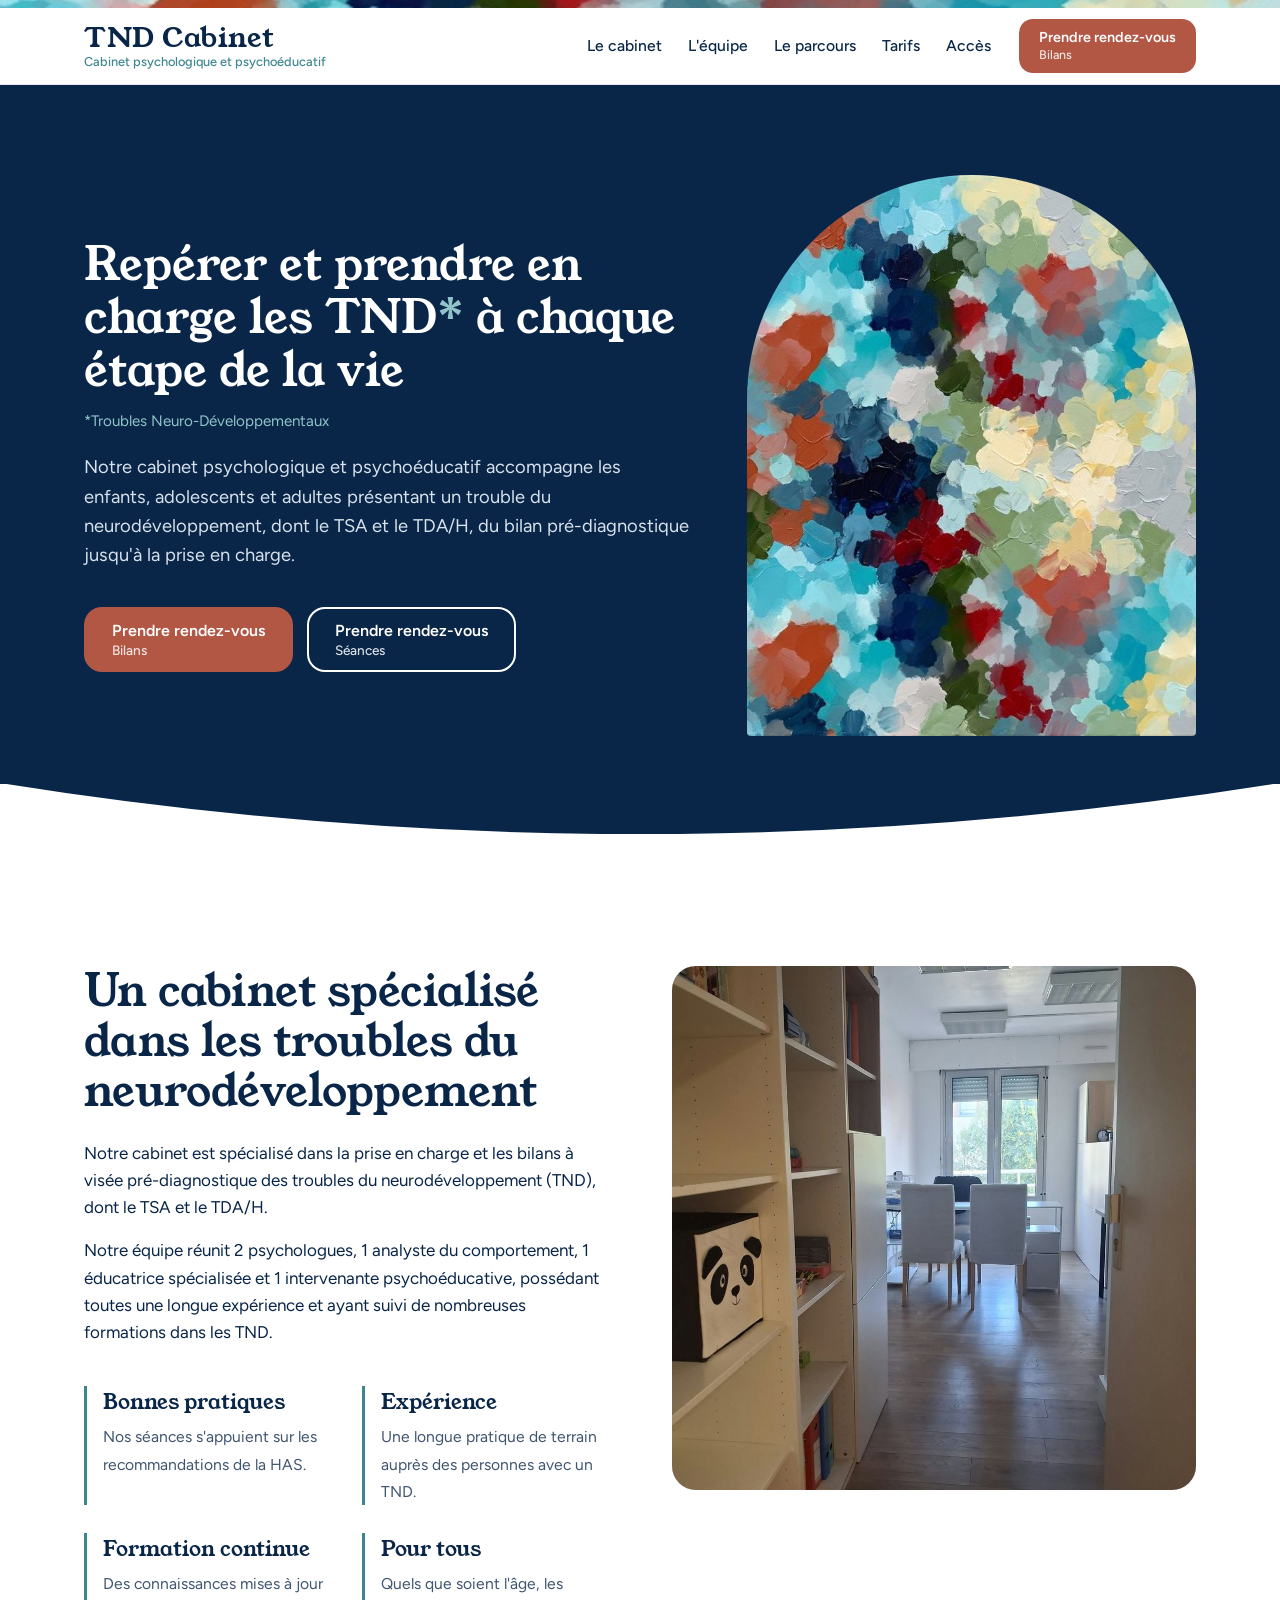
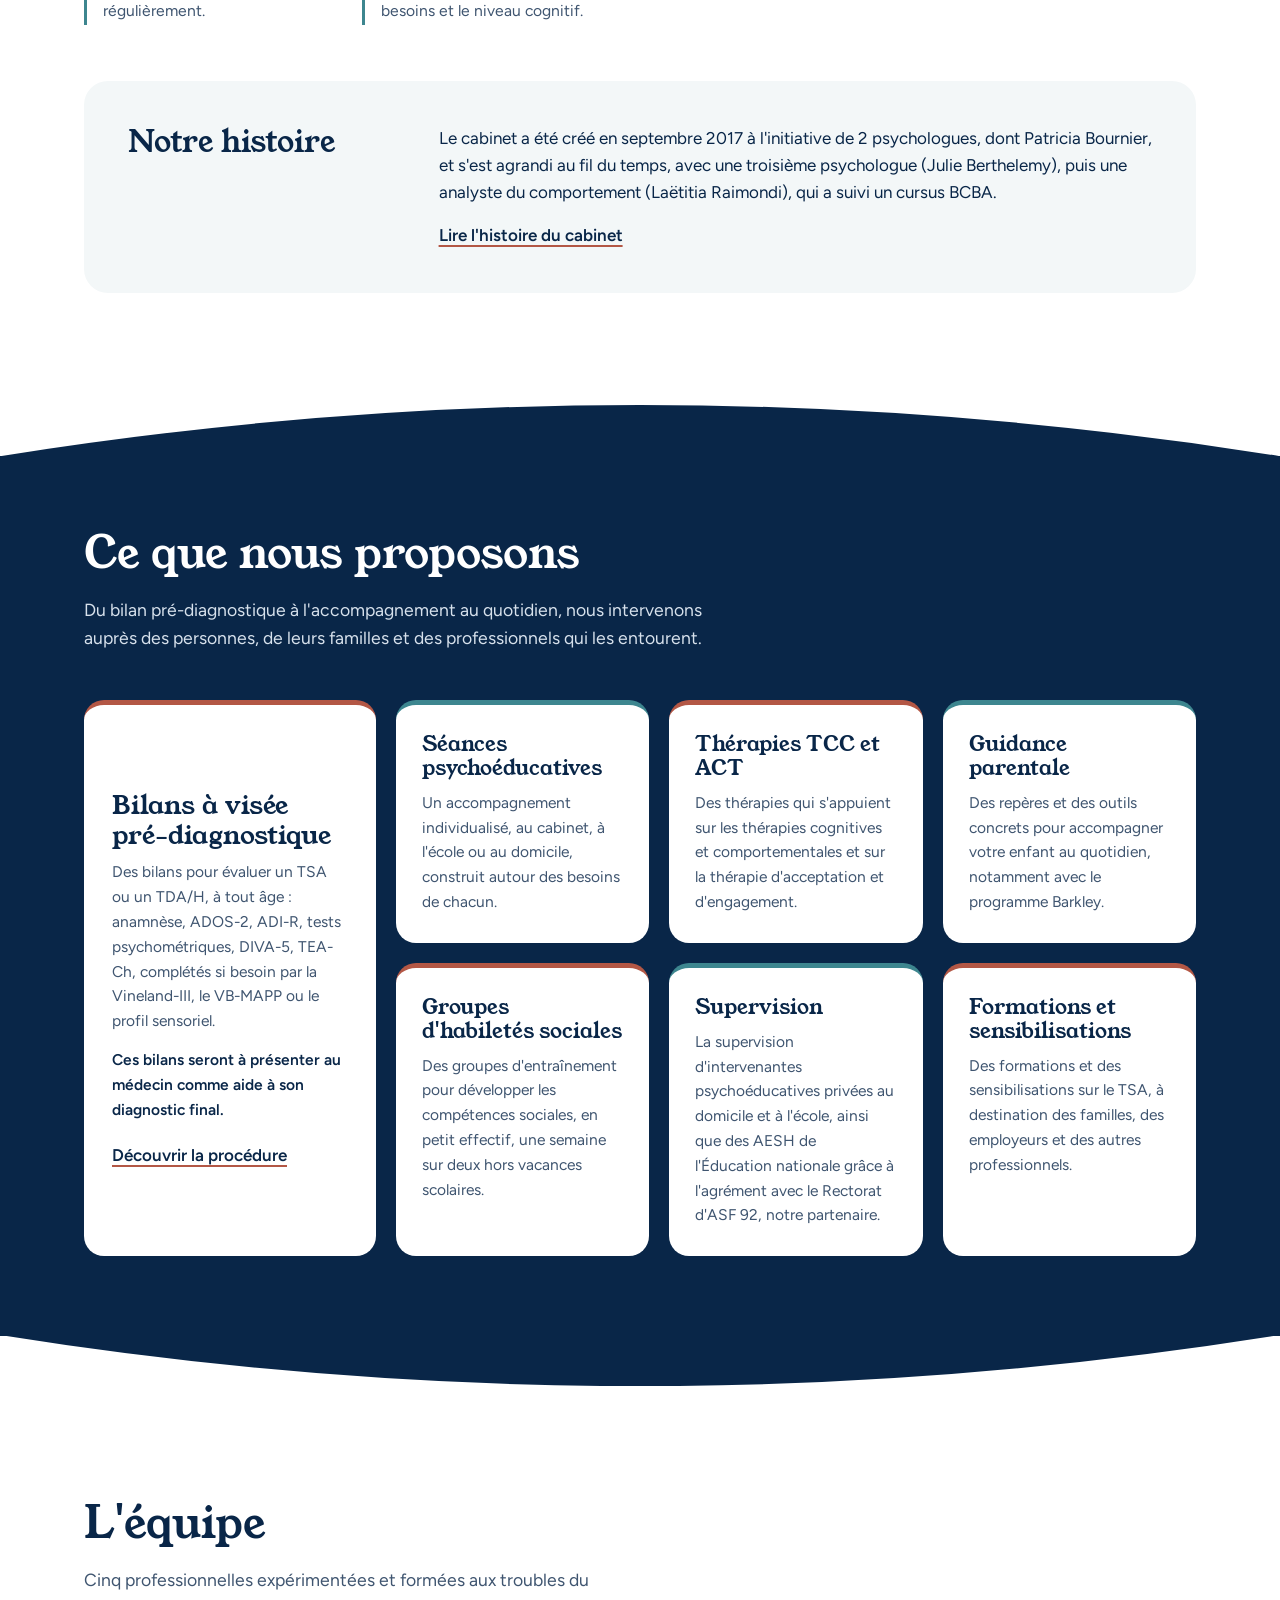
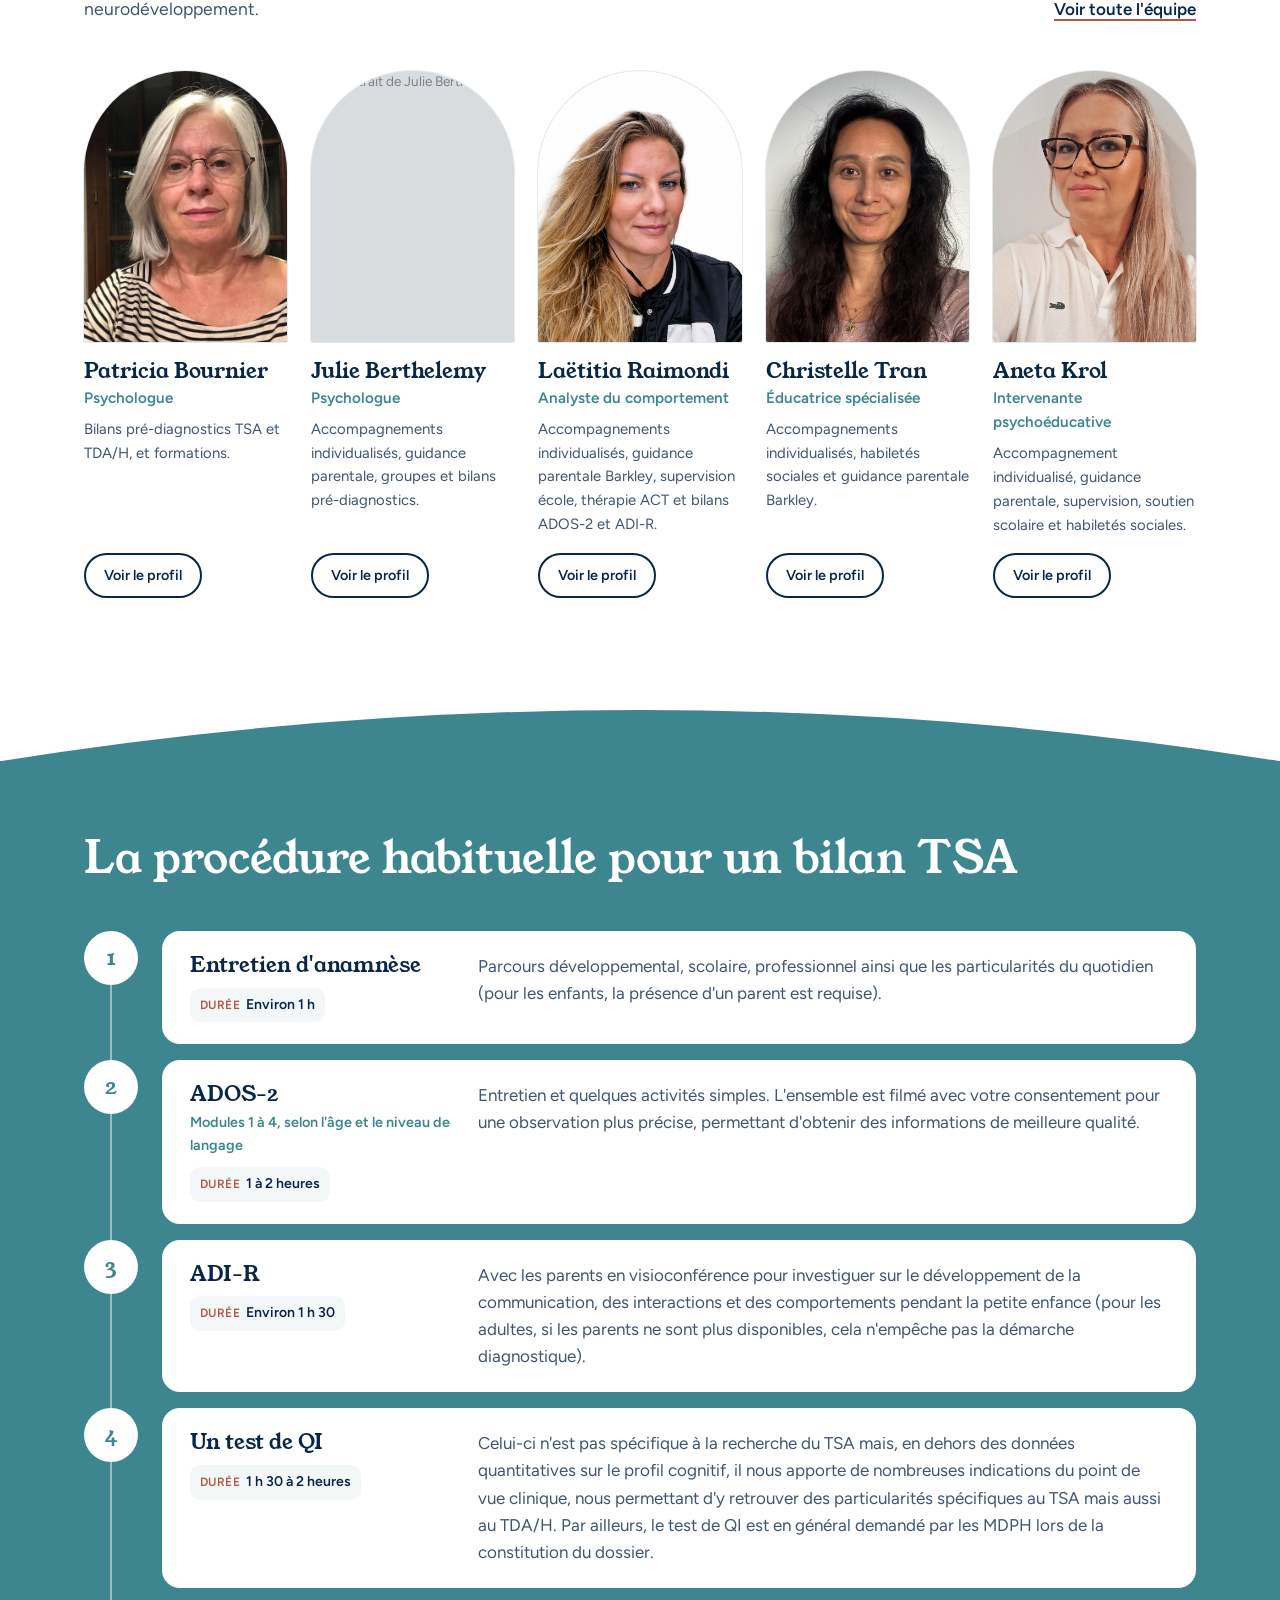
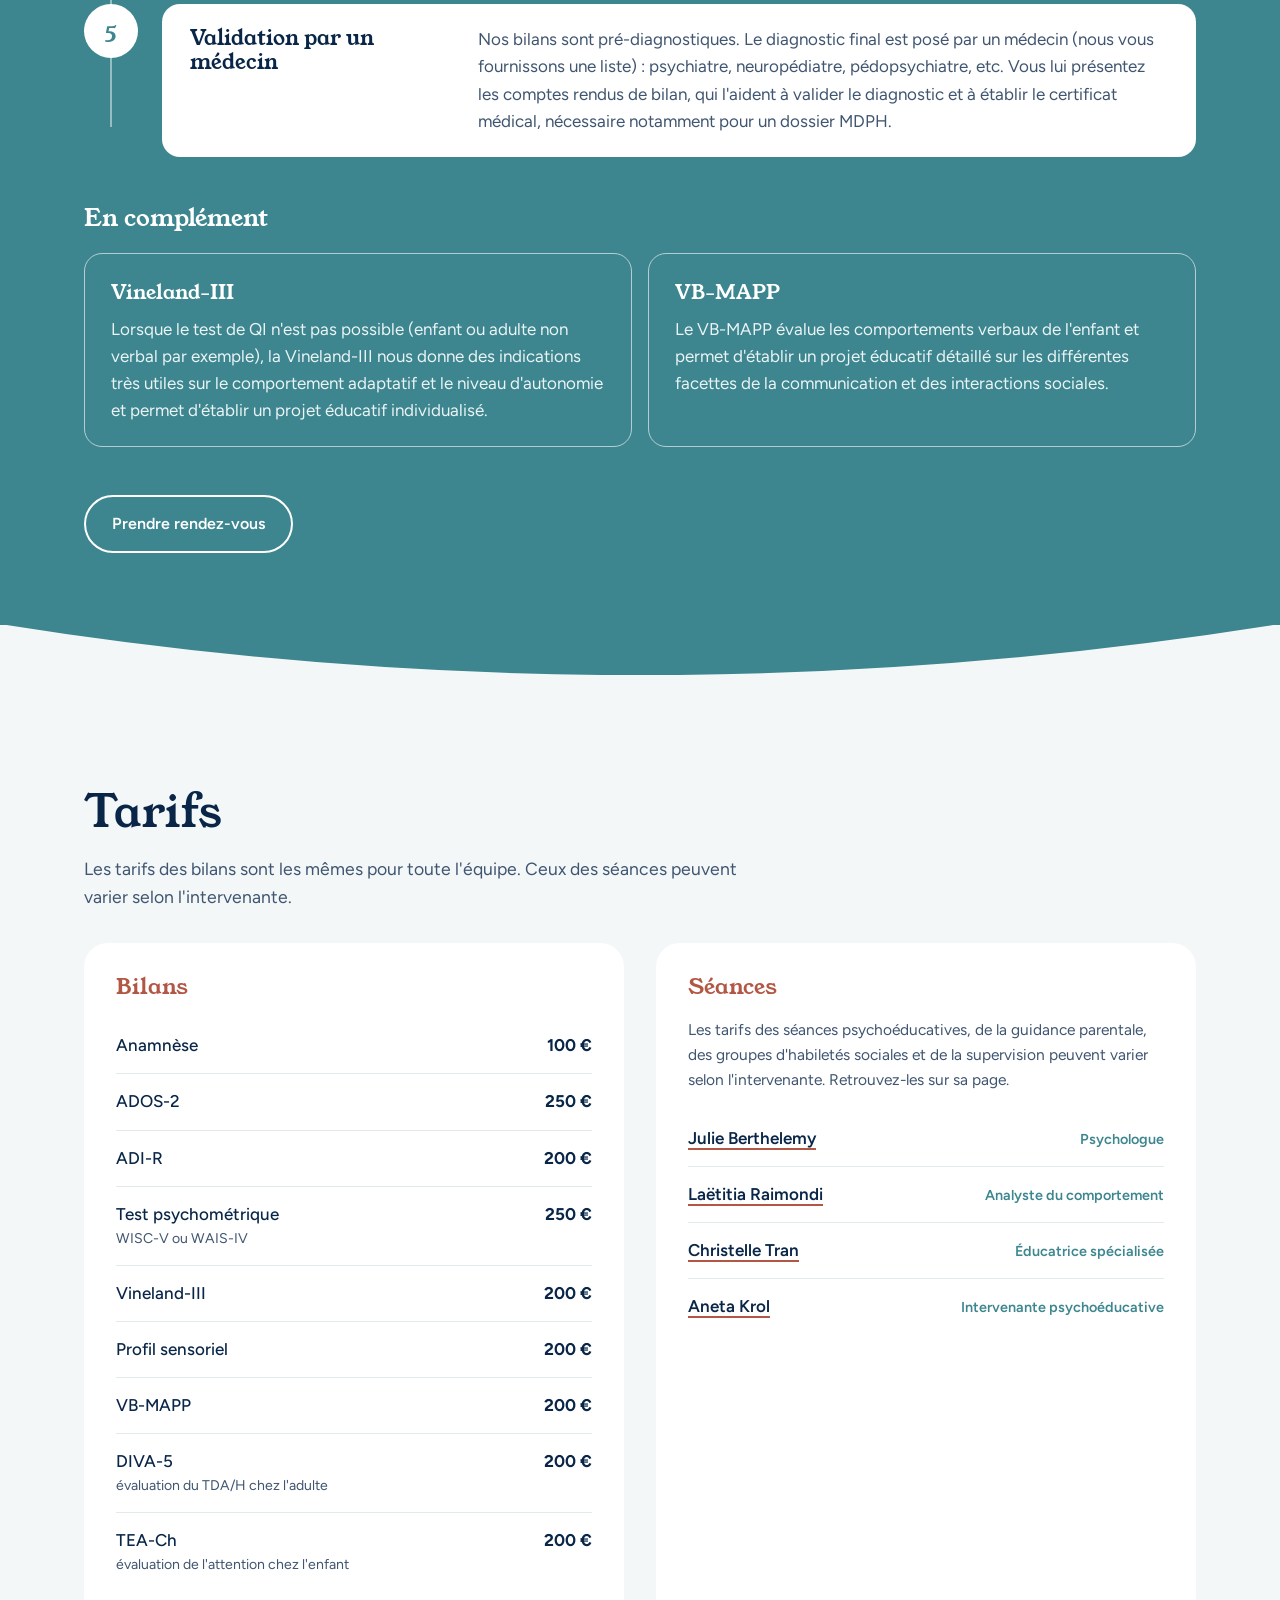
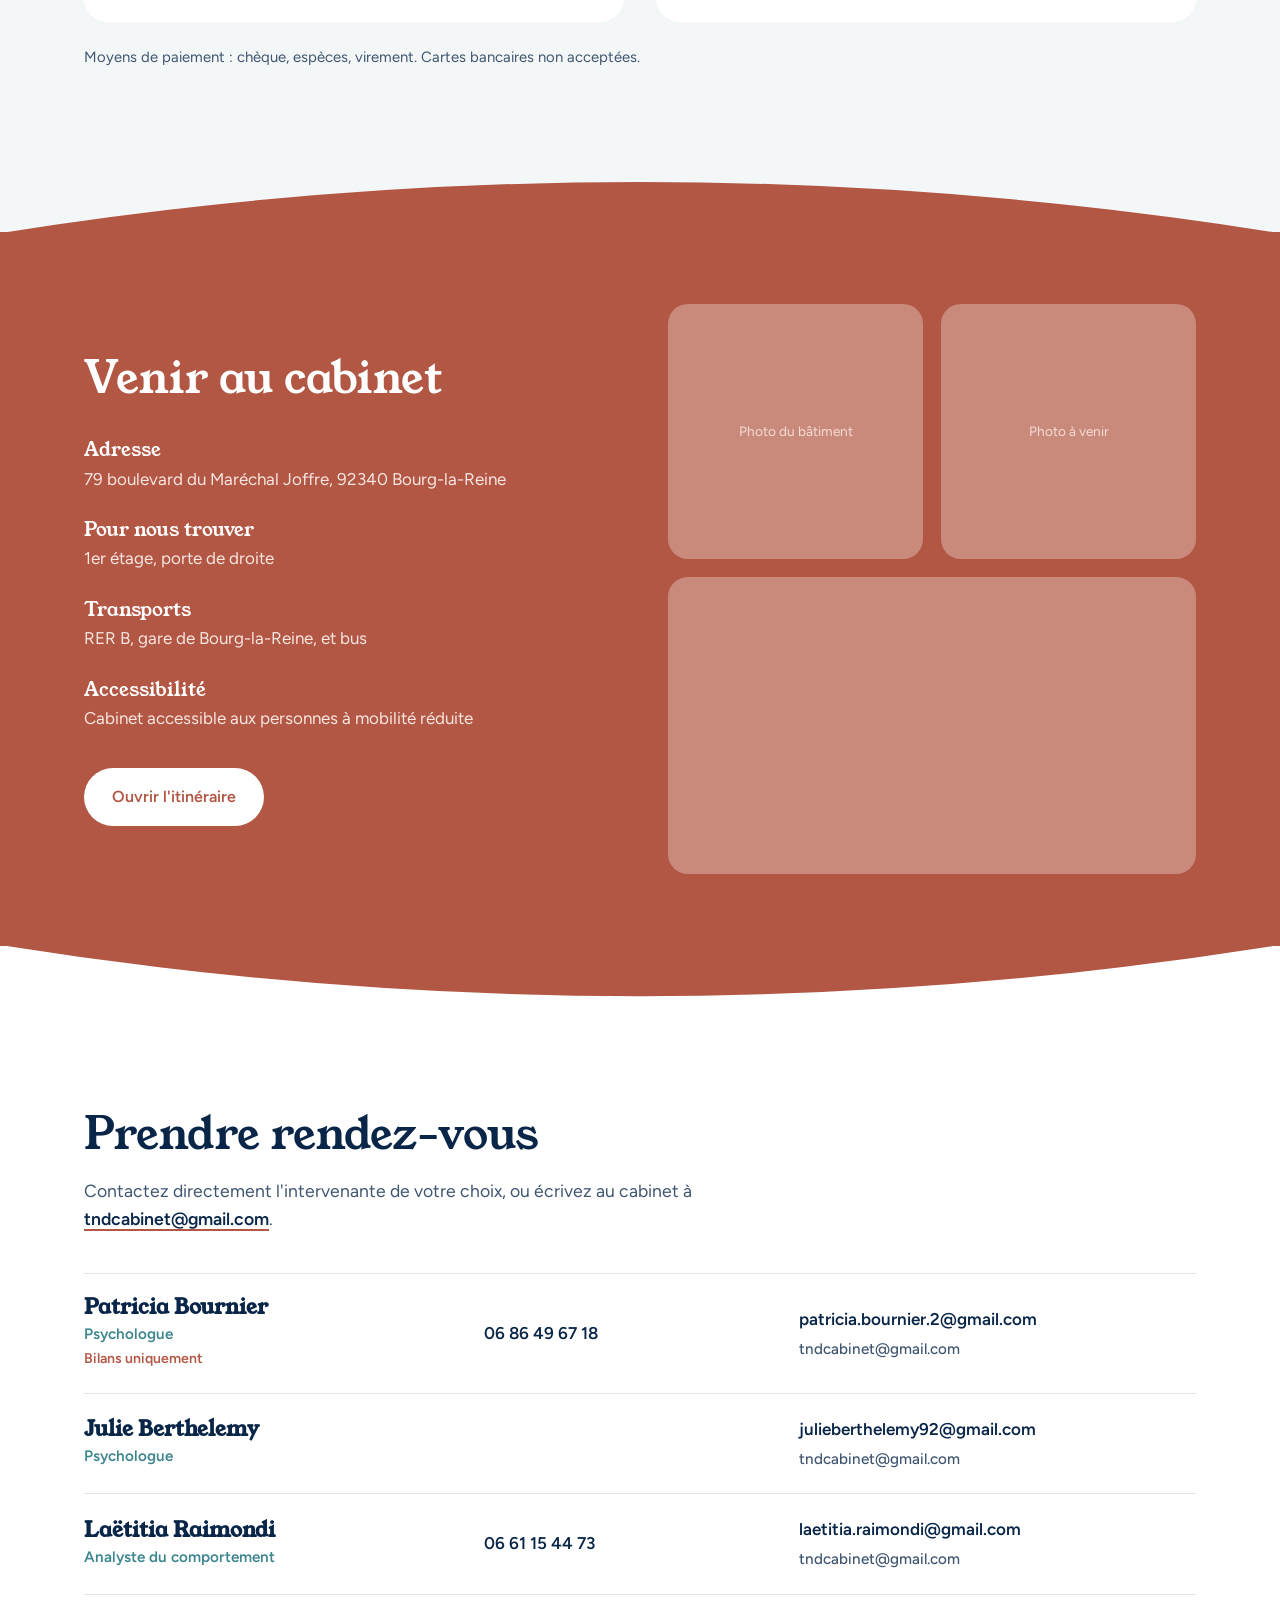
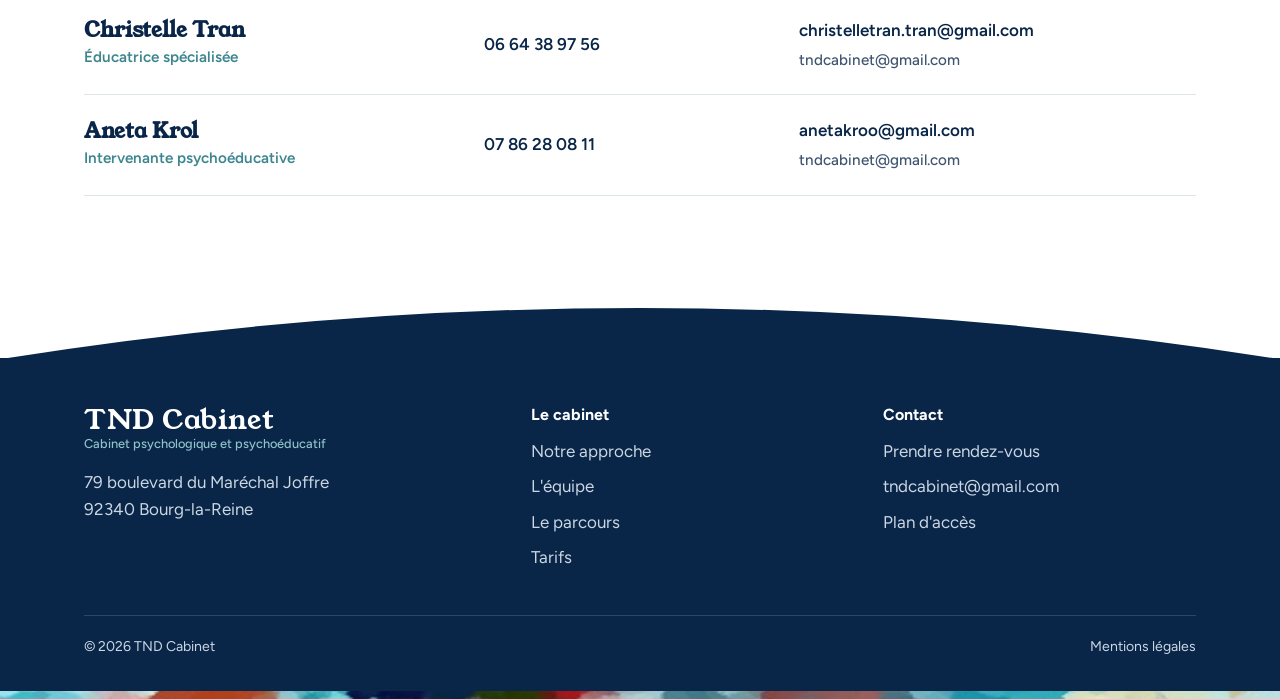
==== index.html @ 53ba052c "Add files via upload" ====
<!DOCTYPE html>
<html lang="fr">
<head>
<meta charset="UTF-8">
<meta name="viewport" content="width=device-width, initial-scale=1, viewport-fit=cover">
<title>TND Cabinet | Cabinet psychologique et psychoéducatif à Bourg-la-Reine</title>
<meta name="description" content="Cabinet psychologique et psychoéducatif à Bourg-la-Reine, spécialisé dans les bilans à visée pré-diagnostique et la prise en charge des troubles du neurodéveloppement, dont le TSA et le TDA/H.">
<link rel="preconnect" href="https://fonts.googleapis.com">
<link rel="preconnect" href="https://fonts.gstatic.com" crossorigin>
<link href="https://fonts.googleapis.com/css2?family=Young+Serif&family=Figtree:wght@400;500;600;700&display=swap" rel="stylesheet">
<link rel="icon" href="favicon.svg" type="image/svg+xml">
<link rel="icon" href="favicon-32.png" type="image/png" sizes="32x32">
<link rel="apple-touch-icon" href="apple-touch-icon.png">
<meta name="theme-color" content="#092648">
<link rel="stylesheet" href="style.css">
</head>
<body>

<header class="entete">
  <div class="motif-bande" aria-hidden="true"></div>
  <div class="conteneur">
    <a href="#haut" class="logo" aria-label="TND Cabinet, accueil">
      <strong>TND Cabinet</strong>
      <span>Cabinet psychologique et psychoéducatif</span>
    </a>
    <button class="burger" aria-label="Ouvrir le menu" aria-expanded="false" aria-controls="menu">
      <span></span><span></span><span></span>
    </button>
    <nav class="nav" id="menu" aria-label="Navigation principale">
      <ul>
        <li><a href="#cabinet">Le cabinet</a></li>
        <li><a href="#equipe">L'équipe</a></li>
        <li><a href="#parcours">Le parcours</a></li>
        <li><a href="#tarifs">Tarifs</a></li>
        <li><a href="#acces">Accès</a></li>
      </ul>
      <div class="nav-rdv">
        <a href="https://perfactive.fr/patricia-bournier/info" class="btn btn-principal btn-rdv" target="_blank" rel="noopener">Prendre rendez-vous<span>Bilans</span></a>
      </div>
    </nav>
  </div>
</header>

<main id="haut">

  <!-- HERO -->
  <section class="bande hero" aria-labelledby="titre-hero">
    <div class="conteneur">
      <div>
        <h1 id="titre-hero">Repérer et prendre en charge les TND<span class="asterisque" aria-hidden="true">*</span> à chaque étape de la vie</h1>
        <p class="renvoi"><span aria-hidden="true">*</span>Troubles Neuro-Développementaux</p>
        <p>Notre cabinet psychologique et psychoéducatif accompagne les enfants, adolescents et adultes présentant un trouble du neurodéveloppement, dont le TSA et le TDA/H, du bilan pré-diagnostique jusqu'à la prise en charge.</p>
        <div class="actions">
          <a href="https://perfactive.fr/patricia-bournier/info" class="btn btn-principal btn-rdv" target="_blank" rel="noopener">Prendre rendez-vous<span>Bilans</span></a>
          <a href="#tarifs" class="btn btn-contour btn-rdv">Prendre rendez-vous<span>Séances</span></a>
        </div>
      </div>
      <img class="img arche hero-motif" src="[data-uri]" alt="" width="800" height="800">
    </div>
  </section>
  <svg class="courbe courbe-bas hero-couleur" viewBox="0 0 1440 56" preserveAspectRatio="none" aria-hidden="true"><path d="M0 0 Q720 112 1440 0 Z"/></svg>

  <!-- LE CABINET -->
  <section class="section intro-section" id="cabinet" aria-labelledby="titre-cabinet">
    <div class="conteneur cabinet">
      <div class="texte">
        <h2 id="titre-cabinet">Un cabinet spécialisé dans les troubles du neurodéveloppement</h2>
        <p>Notre cabinet est spécialisé dans la prise en charge et les bilans à visée pré-diagnostique des troubles du neurodéveloppement (TND), dont le TSA et le TDA/H.</p>
        <p>Notre équipe réunit 2 psychologues, 1 analyste du comportement, 1 éducatrice spécialisée et 1 intervenante psychoéducative, possédant toutes une longue expérience et ayant suivi de nombreuses formations dans les TND.</p>
        <ul class="valeurs">
          <li><strong>Bonnes pratiques</strong><span>Nos séances s'appuient sur les recommandations de la HAS.</span></li>
          <li><strong>Expérience</strong><span>Une longue pratique de terrain auprès des personnes avec un TND.</span></li>
          <li><strong>Formation continue</strong><span>Des connaissances mises à jour régulièrement.</span></li>
          <li><strong>Pour tous</strong><span>Quels que soient l'âge, les besoins et le niveau cognitif.</span></li>
        </ul>
      </div>
      <img class="img photo-cabinet" src="images/cabinet.jpg" alt="Salle de consultation du cabinet, avec une table, deux chaises et des étagères de jeux éducatifs" width="1000" height="1000" loading="lazy">
    </div>
    <div class="conteneur">
      <div class="histoire-bloc">
        <h3>Notre histoire</h3>
        <div>
          <p>Le cabinet a été créé en septembre 2017 à l'initiative de 2 psychologues, dont Patricia Bournier, et s'est agrandi au fil du temps, avec une troisième psychologue (Julie Berthelemy), puis une analyste du comportement (Laëtitia Raimondi), qui a suivi un cursus BCBA.</p>
          <div class="texte-repliable" id="histoire-cabinet">
            <p>Une éducatrice spécialisée (Christelle Tran) et une accompagnante psychoéducative (Aneta Krol) se sont ajoutées.</p>
            <p>Nous avons toutes développé nos compétences en étant d'abord accompagnantes supervisées d'enfants avec un TND, à l'école et au domicile. Nous participons également régulièrement à des formations pour étendre et mettre à jour nos connaissances.</p>
          </div>
          <button type="button" class="lire-plus" aria-expanded="true" aria-controls="histoire-cabinet" hidden>Réduire</button>
        </div>
      </div>
    </div>
  </section>

  <!-- CE QUE NOUS PROPOSONS -->
  <svg class="courbe courbe-haut propose-couleur" viewBox="0 0 1440 56" preserveAspectRatio="none" aria-hidden="true"><path d="M0 56 Q720 -56 1440 56 Z"/></svg>
  <section class="bande propose" id="propose" aria-labelledby="titre-propose">
    <div class="conteneur">
      <h2 id="titre-propose">Ce que nous proposons</h2>
      <p class="chapeau">Du bilan pré-diagnostique à l'accompagnement au quotidien, nous intervenons auprès des personnes, de leurs familles et des professionnels qui les entourent.</p>
      <ul class="services">
        <li class="service service-vedette">
          <h3>Bilans à visée <span class="insecable">pré-diagnostique</span></h3>
          <p>Des bilans pour évaluer un TSA ou un TDA/H, à tout âge : anamnèse, ADOS-2, ADI-R, tests psychométriques, DIVA-5, TEA-Ch, complétés si besoin par la Vineland-III, le VB-MAPP ou le profil sensoriel.</p>
          <p class="note-medecin">Ces bilans seront à présenter au médecin comme aide à son diagnostic final.</p>
          <a href="#parcours" class="lien">Découvrir la procédure</a>
        </li>
        <li class="service">
          <h3>Séances psychoéducatives</h3>
          <p>Un accompagnement individualisé, au cabinet, à l'école ou au domicile, construit autour des besoins de chacun.</p>
        </li>
        <li class="service">
          <h3>Thérapies TCC et ACT</h3>
          <p>Des thérapies qui s'appuient sur les thérapies cognitives et comportementales et sur la thérapie d'acceptation et d'engagement.</p>
        </li>
        <li class="service">
          <h3>Guidance parentale</h3>
          <p>Des repères et des outils concrets pour accompagner votre enfant au quotidien, notamment avec le programme Barkley.</p>
        </li>
        <li class="service">
          <h3>Groupes d'habiletés sociales</h3>
          <p>Des groupes d'entraînement pour développer les compétences sociales, en petit effectif, une semaine sur deux hors vacances scolaires.</p>
        </li>
        <li class="service">
          <h3>Supervision</h3>
          <p>La supervision d'intervenantes psychoéducatives privées au domicile et à l'école, ainsi que des AESH de l'Éducation nationale grâce à l'agrément avec le Rectorat d'ASF 92, notre partenaire.</p>
        </li>
        <li class="service">
          <h3>Formations et sensibilisations</h3>
          <p>Des formations et des sensibilisations sur le TSA, à destination des familles, des employeurs et des autres professionnels.</p>
        </li>
      </ul>
    </div>
  </section>
  <svg class="courbe courbe-bas propose-couleur" viewBox="0 0 1440 56" preserveAspectRatio="none" aria-hidden="true"><path d="M0 0 Q720 112 1440 0 Z"/></svg>

  <!-- ÉQUIPE -->
  <section class="section" id="equipe" aria-labelledby="titre-equipe">
    <div class="conteneur">
      <div class="equipe-tete">
        <div>
          <h2 id="titre-equipe">L'équipe</h2>
          <p class="chapeau">Cinq professionnelles expérimentées et formées aux troubles du neurodéveloppement.</p>
        </div>
        <a href="equipe.html" class="lien">Voir toute l'équipe</a>
      </div>
      <ul class="equipe">
        <li class="membre">
          <a href="patricia-bournier.html" class="membre-lien">
            <img class="img arche " src="images/patricia.jpg" alt="Portrait de Patricia Bournier" loading="lazy" width="720" height="960">
            <h3>Patricia Bournier</h3>
          </a>
          <p class="role">Psychologue</p>
          <p class="desc">Bilans pré-diagnostics TSA et TDA/H, et formations.</p>
          <a href="patricia-bournier.html" class="btn btn-mini" aria-label="Voir le profil de Patricia Bournier">Voir le profil</a>
        </li>
        <li class="membre">
          <a href="julie-berthelemy.html" class="membre-lien">
            <img class="img arche " src="images/julie.jpg" alt="Portrait de Julie Berthelemy" loading="lazy" width="720" height="960">
            <h3>Julie Berthelemy</h3>
          </a>
          <p class="role">Psychologue</p>
          <p class="desc">Accompagnements individualisés, guidance parentale, groupes et bilans pré-diagnostics.</p>
          <a href="julie-berthelemy.html" class="btn btn-mini" aria-label="Voir le profil de Julie Berthelemy">Voir le profil</a>
        </li>
        <li class="membre">
          <a href="laetitia-raimondi.html" class="membre-lien">
            <img class="img arche " src="images/laetitia.jpg" alt="Portrait de Laëtitia Raimondi" loading="lazy" width="720" height="960">
            <h3>Laëtitia Raimondi</h3>
          </a>
          <p class="role">Analyste du comportement</p>
          <p class="desc">Accompagnements individualisés, guidance parentale Barkley, supervision école, thérapie ACT et bilans ADOS-2 et ADI-R.</p>
          <a href="laetitia-raimondi.html" class="btn btn-mini" aria-label="Voir le profil de Laëtitia Raimondi">Voir le profil</a>
        </li>
        <li class="membre">
          <a href="christelle-tran.html" class="membre-lien">
            <img class="img arche " src="images/christelle.jpg" alt="Portrait de Christelle Tran" loading="lazy" width="720" height="960">
            <h3>Christelle Tran</h3>
          </a>
          <p class="role">Éducatrice spécialisée</p>
          <p class="desc">Accompagnements individualisés, habiletés sociales et guidance parentale Barkley.</p>
          <a href="christelle-tran.html" class="btn btn-mini" aria-label="Voir le profil de Christelle Tran">Voir le profil</a>
        </li>
        <li class="membre">
          <a href="aneta-krol.html" class="membre-lien">
            <img class="img arche " src="images/aneta.jpg" alt="Portrait de Aneta Krol" loading="lazy" width="720" height="960">
            <h3>Aneta Krol</h3>
          </a>
          <p class="role">Intervenante psychoéducative</p>
          <p class="desc">Accompagnement individualisé, guidance parentale, supervision, soutien scolaire et habiletés sociales.</p>
          <a href="aneta-krol.html" class="btn btn-mini" aria-label="Voir le profil de Aneta Krol">Voir le profil</a>
        </li>
      </ul>
    </div>
  </section>

  <!-- PARCOURS -->
  <svg class="courbe courbe-haut parcours-couleur" viewBox="0 0 1440 56" preserveAspectRatio="none" aria-hidden="true"><path d="M0 56 Q720 -56 1440 56 Z"/></svg>
  <section class="bande parcours" id="parcours" aria-labelledby="titre-parcours">
    <div class="conteneur">
      <h2 id="titre-parcours">La procédure habituelle pour un bilan TSA</h2>
      <ol class="procedure">
        <li class="pas">
          <div class="num" aria-hidden="true">1</div>
          <div class="pas-carte">
            <div class="pas-titre">
              <h3>Entretien d'anamnèse</h3><p class="pas-duree"><span>Durée</span> Environ 1 h</p>
            </div>
            <p class="pas-texte">Parcours développemental, scolaire, professionnel ainsi que les particularités du quotidien (pour les enfants, la présence d'un parent est requise).</p>
          </div>
        </li>
        <li class="pas">
          <div class="num" aria-hidden="true">2</div>
          <div class="pas-carte">
            <div class="pas-titre">
              <h3>ADOS-2</h3><p class="pas-duree"><span>Durée</span> 1 à 2 heures</p><p class="pas-precision">Modules 1 à 4, selon l'âge et le niveau de langage</p>
            </div>
            <p class="pas-texte">Entretien et quelques activités simples. L'ensemble est filmé avec votre consentement pour une observation plus précise, permettant d'obtenir des informations de meilleure qualité.</p>
          </div>
        </li>
        <li class="pas">
          <div class="num" aria-hidden="true">3</div>
          <div class="pas-carte">
            <div class="pas-titre">
              <h3>ADI-R</h3><p class="pas-duree"><span>Durée</span> Environ 1 h 30</p>
            </div>
            <p class="pas-texte">Avec les parents en visioconférence pour investiguer sur le développement de la communication, des interactions et des comportements pendant la petite enfance (pour les adultes, si les parents ne sont plus disponibles, cela n'empêche pas la démarche diagnostique).</p>
          </div>
        </li>
        <li class="pas">
          <div class="num" aria-hidden="true">4</div>
          <div class="pas-carte">
            <div class="pas-titre">
              <h3>Un test de QI</h3><p class="pas-duree"><span>Durée</span> 1 h 30 à 2 heures</p>
            </div>
            <p class="pas-texte">Celui-ci n'est pas spécifique à la recherche du TSA mais, en dehors des données quantitatives sur le profil cognitif, il nous apporte de nombreuses indications du point de vue clinique, nous permettant d'y retrouver des particularités spécifiques au TSA mais aussi au TDA/H. Par ailleurs, le test de QI est en général demandé par les MDPH lors de la constitution du dossier.</p>
          </div>
        </li>
        <li class="pas">
          <div class="num" aria-hidden="true">5</div>
          <div class="pas-carte">
            <div class="pas-titre">
              <h3>Validation par un médecin</h3>
            </div>
            <p class="pas-texte">Nos bilans sont pré-diagnostiques. Le diagnostic final est posé par un médecin (nous vous fournissons une liste) : psychiatre, neuropédiatre, pédopsychiatre, etc. Vous lui présentez les comptes rendus de bilan, qui l'aident à valider le diagnostic et à établir le certificat médical, nécessaire notamment pour un dossier MDPH.</p>
          </div>
        </li>
      </ol>
      <h3 class="complement-titre">En complément</h3>
      <ul class="complements">
        <li>
          <h4>Vineland-III</h4>
          <p>Lorsque le test de QI n'est pas possible (enfant ou adulte non verbal par exemple), la Vineland-III nous donne des indications très utiles sur le comportement adaptatif et le niveau d'autonomie et permet d'établir un projet éducatif individualisé.</p>
        </li>
        <li>
          <h4>VB-MAPP</h4>
          <p>Le VB-MAPP évalue les comportements verbaux de l'enfant et permet d'établir un projet éducatif détaillé sur les différentes facettes de la communication et des interactions sociales.</p>
        </li>
      </ul>
      <div class="suite"><a href="#contact" class="btn btn-contour">Prendre rendez-vous</a></div>
    </div>
  </section>
  <svg class="courbe courbe-bas parcours-couleur" viewBox="0 0 1440 56" preserveAspectRatio="none" aria-hidden="true" style="background:var(--fond-doux)"><path d="M0 0 Q720 112 1440 0 Z"/></svg>

  <!-- TARIFS -->
  <section class="section tarifs-fond" id="tarifs" aria-labelledby="titre-tarifs">
    <div class="conteneur">
      <h2 id="titre-tarifs">Tarifs</h2>
      <p class="chapeau">Les tarifs des bilans sont les mêmes pour toute l'équipe. Ceux des séances peuvent varier selon l'intervenante.</p>
      <div class="tarifs">
        <div class="tarif-bloc">
          <h3>Bilans</h3>
          <dl>
            <div class="ligne"><dt>Anamnèse</dt><dd>100 €</dd></div>
            <div class="ligne"><dt>ADOS-2</dt><dd>250 €</dd></div>
            <div class="ligne"><dt>ADI-R</dt><dd>200 €</dd></div>
            <div class="ligne"><dt>Test psychométrique<small>WISC-V ou WAIS-IV</small></dt><dd>250 €</dd></div>
            <div class="ligne"><dt>Vineland-III</dt><dd>200 €</dd></div>
            <div class="ligne"><dt>Profil sensoriel</dt><dd>200 €</dd></div>
            <div class="ligne"><dt>VB-MAPP</dt><dd>200 €</dd></div>
            <div class="ligne"><dt>DIVA-5<small>évaluation du TDA/H chez l'adulte</small></dt><dd>200 €</dd></div>
            <div class="ligne"><dt>TEA-Ch<small>évaluation de l'attention chez l'enfant</small></dt><dd>200 €</dd></div>
          </dl>
        </div>
        <div class="tarif-bloc">
          <h3>Séances</h3>
          <p class="tarif-intro">Les tarifs des séances psychoéducatives, de la guidance parentale, des groupes d'habiletés sociales et de la supervision peuvent varier selon l'intervenante. Retrouvez-les sur sa page.</p>
          <ul class="liste-intervenantes">
            <li><a href="julie-berthelemy.html#tarifs-perso"><span class="qui-nom">Julie Berthelemy</span><span class="qui-role">Psychologue</span></a></li>
            <li><a href="laetitia-raimondi.html#tarifs-perso"><span class="qui-nom">Laëtitia Raimondi</span><span class="qui-role">Analyste du comportement</span></a></li>
            <li><a href="christelle-tran.html#tarifs-perso"><span class="qui-nom">Christelle Tran</span><span class="qui-role">Éducatrice spécialisée</span></a></li>
            <li><a href="aneta-krol.html#tarifs-perso"><span class="qui-nom">Aneta Krol</span><span class="qui-role">Intervenante psychoéducative</span></a></li>
          </ul>
        </div>
      </div>
      <p class="note">Moyens de paiement : chèque, espèces, virement. Cartes bancaires non acceptées.</p>
    </div>
  </section>

  <!-- ACCÈS -->
  <svg class="courbe courbe-haut acces-couleur" viewBox="0 0 1440 56" preserveAspectRatio="none" aria-hidden="true" style="background:var(--fond-doux)"><path d="M0 56 Q720 -56 1440 56 Z"/></svg>
  <section class="bande acces" id="acces" aria-labelledby="titre-acces">
    <div class="conteneur">
      <div>
        <h2 id="titre-acces">Venir au cabinet</h2>
        <ul class="infos-acces">
          <li><strong>Adresse</strong><span>79 boulevard du Maréchal Joffre, 92340 Bourg-la-Reine</span></li>
          <li><strong>Pour nous trouver</strong><span>1er étage, porte de droite</span></li>
          <li><strong>Transports</strong><span>RER B, gare de Bourg-la-Reine, et bus</span></li>
          <li><strong>Accessibilité</strong><span>Cabinet accessible aux personnes à mobilité réduite</span></li>
        </ul>
        <a href="https://www.google.com/maps/search/?api=1&amp;query=79+boulevard+du+Mar%C3%A9chal+Joffre+92340+Bourg-la-Reine" target="_blank" rel="noopener" class="btn">Ouvrir l'itinéraire</a>
      </div>
      <div class="visuels-acces">
        <div class="img" role="img" aria-label="Photo du bâtiment à venir">Photo du bâtiment</div>
        <div class="img" role="img" aria-label="Photo à venir">Photo à venir</div>
        <iframe class="carte-img carte-google" src="https://www.google.com/maps?q=79+boulevard+du+Mar%C3%A9chal+Joffre,+92340+Bourg-la-Reine&amp;output=embed" title="Plan d'accès au cabinet, 79 boulevard du Maréchal Joffre, 92340 Bourg-la-Reine" loading="lazy" referrerpolicy="no-referrer-when-downgrade" allowfullscreen></iframe>
      </div>
    </div>
  </section>
  <svg class="courbe courbe-bas acces-couleur" viewBox="0 0 1440 56" preserveAspectRatio="none" aria-hidden="true"><path d="M0 0 Q720 112 1440 0 Z"/></svg>

  <!-- CONTACT -->
  <section class="section" id="contact" aria-labelledby="titre-contact">
    <div class="conteneur">
      <h2 id="titre-contact">Prendre rendez-vous</h2>
      <p class="chapeau">Contactez directement l'intervenante de votre choix, ou écrivez au cabinet à <a class="lien" href="mailto:tndcabinet@gmail.com">tndcabinet@gmail.com</a>.</p>
      <ul class="contacts">
        <li class="contact-carte">
          <div class="qui">
            <h3><a href="patricia-bournier.html">Patricia Bournier</a></h3>
            <p class="role">Psychologue</p>
            <p class="precision">Bilans uniquement</p>
          </div>
          <a href="tel:+33686496718">06 86 49 67 18</a>
          <div class="mails">
            <a href="mailto:patricia.bournier.2@gmail.com">patricia.bournier.2@gmail.com</a>
            <a href="mailto:tndcabinet@gmail.com">tndcabinet@gmail.com</a>
          </div>
        </li>
        <li class="contact-carte">
          <div class="qui">
            <h3><a href="julie-berthelemy.html">Julie Berthelemy</a></h3>
            <p class="role">Psychologue</p>
          </div>
          <span class="sans-tel" aria-hidden="true"></span>
          <div class="mails">
            <a href="mailto:julieberthelemy92@gmail.com">julieberthelemy92@gmail.com</a>
            <a href="mailto:tndcabinet@gmail.com">tndcabinet@gmail.com</a>
          </div>
        </li>
        <li class="contact-carte">
          <div class="qui">
            <h3><a href="laetitia-raimondi.html">Laëtitia Raimondi</a></h3>
            <p class="role">Analyste du comportement</p>
          </div>
          <a href="tel:+33661154473">06 61 15 44 73</a>
          <div class="mails">
            <a href="mailto:laetitia.raimondi@gmail.com">laetitia.raimondi@gmail.com</a>
            <a href="mailto:tndcabinet@gmail.com">tndcabinet@gmail.com</a>
          </div>
        </li>
        <li class="contact-carte">
          <div class="qui">
            <h3><a href="christelle-tran.html">Christelle Tran</a></h3>
            <p class="role">Éducatrice spécialisée</p>
          </div>
          <a href="tel:+33664389756">06 64 38 97 56</a>
          <div class="mails">
            <a href="mailto:christelletran.tran@gmail.com">christelletran.tran@gmail.com</a>
            <a href="mailto:tndcabinet@gmail.com">tndcabinet@gmail.com</a>
          </div>
        </li>
        <li class="contact-carte">
          <div class="qui">
            <h3><a href="aneta-krol.html">Aneta Krol</a></h3>
            <p class="role">Intervenante psychoéducative</p>
          </div>
          <a href="tel:+33786280811">07 86 28 08 11</a>
          <div class="mails">
            <a href="mailto:anetakroo@gmail.com">anetakroo@gmail.com</a>
            <a href="mailto:tndcabinet@gmail.com">tndcabinet@gmail.com</a>
          </div>
        </li>
      </ul>
    </div>
  </section>

</main>

<svg class="courbe courbe-haut pied-couleur" viewBox="0 0 1440 56" preserveAspectRatio="none" aria-hidden="true"><path d="M0 56 Q720 -56 1440 56 Z"/></svg>
<footer class="pied">
  <div class="conteneur">
    <div class="pied-grille">
      <div>
        <a href="#haut" class="logo"><strong>TND Cabinet</strong><span>Cabinet psychologique et psychoéducatif</span></a>
        <p class="adresse">79 boulevard du Maréchal Joffre<br>92340 Bourg-la-Reine</p>
      </div>
      <div>
        <h3>Le cabinet</h3>
        <ul>
          <li><a href="#cabinet">Notre approche</a></li>
          <li><a href="equipe.html">L'équipe</a></li>
          <li><a href="#parcours">Le parcours</a></li>
          <li><a href="#tarifs">Tarifs</a></li>
        </ul>
      </div>
      <div>
        <h3>Contact</h3>
        <ul>
          <li><a href="#contact">Prendre rendez-vous</a></li>
          <li><a href="mailto:tndcabinet@gmail.com">tndcabinet@gmail.com</a></li>
          <li><a href="#acces">Plan d'accès</a></li>
        </ul>
      </div>
    </div>
    <div class="pied-bas">
      <span>© 2026 TND Cabinet</span>
      <a href="mentions-legales.html">Mentions légales</a>
    </div>
  </div>
  <div class="motif-bande" aria-hidden="true"></div>
</footer>

<div class="cta-mobile" id="cta-mobile" aria-hidden="true">
  <a href="https://perfactive.fr/patricia-bournier/info" class="btn btn-principal btn-rdv" target="_blank" rel="noopener" tabindex="-1">Prendre rendez-vous<span>Bilans</span></a>
</div>

<script src="script.js" defer></script>
</body>
</html>
---- style.css ----
/* TND Cabinet - feuille de styles */

:root {
  --blanc: #FFFFFF;
  --teal: #3D868F;
  --terracotta: #B35745;
  --marine: #092648;
  --texte: #092648;
  --texte-doux: #3F5570;
  --gris-img: #D9DCDF;
  --gris-img-texte: #7A828A;
  --fond-doux: #F3F7F8;
  --serif: "Young Serif", Georgia, "Times New Roman", serif;
  --sans: "Figtree", "Segoe UI", Roboto, Helvetica, Arial, sans-serif;
  --largeur: 1160px;
  --courbe: clamp(22px, 4vw, 56px);
  color-scheme: light;
  box-sizing: border-box;
  padding-top: env(safe-area-inset-top, 0px);
  padding-bottom: env(safe-area-inset-bottom, 0px);
}
*, *::before, *::after { box-sizing: inherit; }
html { scroll-behavior: smooth; scroll-padding-top: calc(env(safe-area-inset-top, 0px) + 84px); }
body {
  margin: 0;
  background: var(--blanc);
  color: var(--texte);
  font-family: var(--sans);
  font-size: 1.0625rem;
  line-height: 1.6;
  -webkit-font-smoothing: antialiased;
}
img { max-width: 100%; display: block; }
a { color: inherit; }
h1, h2, h3 { font-family: var(--serif); font-weight: 400; line-height: 1.15; margin: 0; }
h2 { font-size: clamp(1.9rem, 3.4vw, 2.75rem); }
h3 { font-size: 1.35rem; }
p { margin: 0; }
.conteneur { width: 100%; max-width: var(--largeur); margin: 0 auto; padding: 0 24px; }
:focus-visible { outline: 3px solid var(--terracotta); outline-offset: 3px; border-radius: 4px; }
@media (prefers-reduced-motion: reduce) { html { scroll-behavior: auto; } * { transition: none !important; } }

/* Images à remplacer */
.img {
  background: var(--gris-img);
  color: var(--gris-img-texte);
  display: flex; align-items: center; justify-content: center;
  font-size: .85rem; text-align: center; padding: 12px;
}
.arche { border-radius: 999px 999px 18px 18px; }

/* Boutons */
.btn {
  display: inline-block; text-decoration: none; font-weight: 600;
  padding: 14px 26px; border-radius: 999px; font-size: 1rem;
  border: 2px solid transparent; transition: background .2s, color .2s, border-color .2s;
  cursor: pointer; font-family: var(--sans);
}
.btn-principal { background: var(--terracotta); color: var(--blanc); }
.btn-principal:hover { background: #9A4839; }
.btn-contour { border-color: currentColor; color: var(--blanc); }
.btn-contour:hover { background: var(--blanc); color: var(--marine); border-color: var(--blanc); }

/* En-tête */
.entete {
  position: sticky; top: env(safe-area-inset-top, 0px); z-index: 50;
  background: var(--blanc); border-bottom: 1px solid #E6ECEF;
}
.entete .conteneur { display: flex; align-items: center; justify-content: space-between; height: 76px; gap: 24px; }
.logo { text-decoration: none; display: flex; flex-direction: column; line-height: 1; }
.logo strong { font-family: var(--serif); font-weight: 400; font-size: 1.75rem; color: var(--marine); letter-spacing: .02em; }
.logo span { font-size: .8rem; color: var(--teal); margin-top: 4px; font-weight: 500; }
.nav { display: flex; align-items: center; gap: 28px; }
.nav ul { list-style: none; display: flex; gap: 26px; margin: 0; padding: 0; }
.nav ul a { text-decoration: none; font-weight: 500; font-size: .98rem; }
.nav ul a:hover { color: var(--terracotta); }
.nav .btn { padding: 11px 20px; font-size: .95rem; }
.burger { display: none; background: none; border: 0; padding: 8px; cursor: pointer; color: var(--marine); }
.burger span { display: block; width: 26px; height: 2px; background: currentColor; margin: 6px 0; border-radius: 2px; }

@media (max-width: 960px) {
  .burger { display: block; }
  .nav {
    display: none; position: absolute; left: 0; right: 0; top: 76px;
    background: var(--blanc); flex-direction: column; align-items: stretch;
    padding: 12px 24px 28px; border-bottom: 1px solid #E6ECEF; gap: 18px;
  }
  .nav.ouvert { display: flex; }
  .nav ul { flex-direction: column; gap: 0; }
  .nav ul a { display: block; padding: 14px 0; border-bottom: 1px solid #EEF2F4; font-size: 1.05rem; }
  .nav .btn { text-align: center; }
}

/* Bandes colorées courbées */
.bande { position: relative; }
.courbe { display: block; width: 100%; height: var(--courbe); }
.courbe path { fill: currentColor; }
.courbe-haut { margin-bottom: -1px; }
.courbe-bas { margin-top: -1px; }

/* Hero */
.hero { background: var(--marine); color: var(--blanc); }
.hero .conteneur {
  display: grid; grid-template-columns: 1.15fr .85fr; gap: 56px; align-items: center;
  padding-top: clamp(48px, 7vw, 96px); padding-bottom: clamp(24px, 4vw, 48px);
}
.hero h1 { font-size: clamp(2.4rem, 5.2vw, 4.1rem); max-width: 14ch; }
.hero p { margin-top: 24px; font-size: 1.15rem; max-width: 52ch; color: #D7E1EC; }
.hero .actions { margin-top: 36px; display: flex; gap: 14px; flex-wrap: wrap; }
.hero .img { aspect-ratio: 4 / 5; background: #2A4462; color: #9FB3C8; }
.hero-couleur { color: var(--marine); }

/* Sections génériques */
.section { padding: clamp(64px, 9vw, 112px) 0; }
.intro-section { margin-top: 20px; }
.chapeau { margin-top: 18px; color: var(--texte-doux); max-width: 60ch; font-size: 1.1rem; }

/* Le cabinet */
.cabinet { display: grid; grid-template-columns: 1fr 1fr; gap: 64px; align-items: start; }
.cabinet .texte p + p { margin-top: 16px; }
.cabinet .texte p { max-width: 60ch; }
.cabinet h2 { margin-bottom: 24px; }
.valeurs { list-style: none; margin: 40px 0 0; padding: 0; display: grid; grid-template-columns: 1fr 1fr; gap: 28px 32px; }
.valeurs li { border-left: 3px solid var(--teal); padding-left: 16px; }
.valeurs strong { display: block; font-family: var(--serif); font-weight: 400; font-size: 1.3rem; color: var(--marine); margin-bottom: 4px; }
.valeurs span { color: var(--texte-doux); font-size: .98rem; }
.cabinet .img { aspect-ratio: 1 / 1; border-radius: 24px; }

/* Public accueilli */
.publics { display: grid; grid-template-columns: repeat(4, 1fr); gap: 28px; margin-top: 48px; }
.public { background: var(--fond-doux); border-radius: 24px; padding: 32px 28px; }
.public h3 { color: var(--teal); margin-bottom: 10px; font-size: 1.6rem; }
.public p { color: var(--texte-doux); }
.public .age { display: inline-block; margin-bottom: 18px; font-weight: 600; font-size: .9rem; color: var(--marine); background: var(--blanc); padding: 4px 12px; border-radius: 999px; }

/* Parcours */
.parcours { background: var(--teal); color: var(--blanc); }
.parcours-couleur { color: var(--teal); }
.parcours .conteneur { padding-top: clamp(40px, 6vw, 72px); padding-bottom: clamp(40px, 6vw, 72px); }
.parcours .chapeau { color: #EAF4F5; }
.etapes { list-style: none; margin: 56px 0 0; padding: 0; display: grid; grid-template-columns: repeat(5, 1fr); gap: 18px; position: relative; counter-reset: etape; }
.etapes::before {
  content: ""; position: absolute; left: 8%; right: 8%; top: 26px; height: 2px;
  background: rgba(255,255,255,.45);
}
.etape { position: relative; counter-increment: etape; display: flex; flex-direction: column; }
.etape .num {
  width: 54px; height: 54px; border-radius: 50%;
  background: var(--blanc); color: var(--teal);
  display: flex; align-items: center; justify-content: center;
  font-family: var(--serif); font-size: 1.4rem; position: relative; z-index: 1;
}
.etape .carte { background: var(--blanc); color: var(--marine); border-radius: 18px; padding: 22px 20px; margin-top: 18px; flex: 1; }
.etape h3 { font-size: 1.2rem; margin-bottom: 8px; }
.etape p { font-size: .95rem; color: var(--texte-doux); }
.parcours .suite { margin-top: 48px; }

/* Équipe */
.equipe-tete { display: flex; justify-content: space-between; align-items: end; gap: 24px; flex-wrap: wrap; }
.lien { font-weight: 600; color: var(--marine); text-underline-offset: 4px; text-decoration-thickness: 2px; text-decoration-color: var(--terracotta); }
.lien:hover { color: var(--terracotta); }
.equipe { list-style: none; margin: 48px 0 0; padding: 0; display: grid; grid-template-columns: repeat(5, 1fr); gap: 24px; }
.membre .img { aspect-ratio: 3 / 4; }
.membre h3 { margin-top: 18px; font-size: 1.3rem; }
.membre .role { color: var(--teal); font-weight: 600; font-size: .95rem; margin-top: 2px; }
.membre p.desc { color: var(--texte-doux); font-size: .93rem; margin-top: 8px; }

/* Tarifs */
.tarifs-fond { background: var(--fond-doux); }
.tarifs { display: grid; grid-template-columns: 1fr 1fr; gap: 32px; margin-top: 48px; }
.tarif-bloc { background: var(--blanc); border-radius: 24px; padding: 32px; }
.tarif-bloc h3 { color: var(--terracotta); margin-bottom: 18px; }
.tarif-bloc dl { margin: 0; }
.ligne { display: flex; justify-content: space-between; gap: 16px; padding: 14px 0; border-bottom: 1px solid #E3EAED; }
.ligne:last-child { border-bottom: 0; }
.ligne dt { font-weight: 500; }
.ligne dt small { display: block; color: var(--texte-doux); font-weight: 400; font-size: .88rem; }
.ligne dd { margin: 0; font-weight: 700; white-space: nowrap; color: var(--marine); }
.note { margin-top: 24px; color: var(--texte-doux); font-size: .93rem; }

/* Accès */
.acces { background: var(--terracotta); color: var(--blanc); }
.acces-couleur { color: var(--terracotta); }
.acces .conteneur {
  display: grid; grid-template-columns: 1fr 1fr; gap: 56px; align-items: center;
  padding-top: clamp(40px, 6vw, 72px); padding-bottom: clamp(40px, 6vw, 72px);
}
.infos-acces { list-style: none; margin: 32px 0 0; padding: 0; display: grid; gap: 22px; }
.infos-acces strong { display: block; font-family: var(--serif); font-weight: 400; font-size: 1.2rem; }
.infos-acces span { color: #F8E6E1; }
.visuels-acces { display: grid; grid-template-columns: 1fr 1fr; gap: 18px; }
.visuels-acces .img { aspect-ratio: 1 / 1; border-radius: 20px; background: #C98A7C; color: #F5DCD5; }
.visuels-acces .carte-img { grid-column: 1 / -1; aspect-ratio: 16 / 9; }
.acces .btn { margin-top: 36px; background: var(--blanc); color: var(--terracotta); }
.acces .btn:hover { background: var(--marine); color: var(--blanc); }

/* Contact */
.contacts { list-style: none; margin: 40px 0 0; padding: 0; border-top: 1px solid #DCE5E9; }
.contact-carte { display: grid; grid-template-columns: 1.3fr 1fr 1.4fr; gap: 6px 32px; align-items: center; padding: 22px 0; border-bottom: 1px solid #DCE5E9; }
.contact-carte .qui { display: flex; flex-direction: column; }
.contact-carte h3 { font-size: 1.3rem; }
.contact-carte .role { color: var(--teal); font-weight: 600; font-size: .95rem; margin-top: 2px; }
.contact-carte a { font-weight: 600; text-decoration: none; color: var(--marine); overflow-wrap: anywhere; }
.contact-carte a:hover { color: var(--terracotta); text-decoration: underline; }
@media (max-width: 760px) {
  .contact-carte { grid-template-columns: 1fr; gap: 4px; }
  .contact-carte .qui { margin-bottom: 6px; }
}

/* Pied de page */
.pied { background: var(--marine); color: #CBD6E3; }
.pied-couleur { color: var(--marine); }
.pied .conteneur { padding-top: 48px; padding-bottom: 32px; }
.pied-grille { display: grid; grid-template-columns: 1.3fr 1fr 1fr; gap: 40px; }
.pied .logo strong { color: var(--blanc); }
.pied .logo span { color: #8FC3C9; }
.pied h3 { font-family: var(--sans); font-weight: 700; font-size: 1rem; color: var(--blanc); margin-bottom: 14px; }
.pied ul { list-style: none; margin: 0; padding: 0; display: grid; gap: 8px; }
.pied a { text-decoration: none; }
.pied a:hover { color: var(--blanc); text-decoration: underline; }
.pied .adresse { margin-top: 18px; }
.pied-bas { margin-top: 44px; padding-top: 20px; border-top: 1px solid rgba(255,255,255,.15); display: flex; justify-content: space-between; gap: 16px; flex-wrap: wrap; font-size: .88rem; }

/* Responsive */
@media (max-width: 1080px) {
  .equipe { grid-template-columns: repeat(3, 1fr); }
  .etapes { grid-template-columns: repeat(3, 1fr); row-gap: 36px; }
  .etapes::before { display: none; }
}
@media (max-width: 860px) {
  .hero .conteneur, .cabinet, .acces .conteneur, .tarifs { grid-template-columns: 1fr; }
  .hero .conteneur { gap: 40px; }
  .hero .img { max-width: 360px; aspect-ratio: 1 / 1; }
  .cabinet { gap: 40px; }
  .cabinet .img { order: -1; aspect-ratio: 16 / 10; }
  .publics { grid-template-columns: 1fr 1fr; }
  .pied-grille { grid-template-columns: 1fr 1fr; }
  .pied-grille > :first-child { grid-column: 1 / -1; }
}
@media (max-width: 640px) {
  body { font-size: 1rem; }
  .etapes { grid-template-columns: 1fr; gap: 0; }
  .etapes::before { display: block; left: 26px; right: auto; top: 20px; bottom: 20px; width: 2px; height: auto; }
  .etape { display: grid; grid-template-columns: 54px 1fr; gap: 16px; padding-bottom: 18px; }
  .etape .carte { margin-top: 0; }
  .equipe { grid-template-columns: 1fr 1fr; gap: 20px; }
  .valeurs { grid-template-columns: 1fr; }
  .publics { grid-template-columns: 1fr; }
  .tarif-bloc { padding: 24px 20px; }
  .pied-grille { grid-template-columns: 1fr; }
  .hero .actions .btn { flex: 1 1 auto; text-align: center; }
}
/* Motif de la charte (entête des factures) */
.motif-bande {
  height: 8px;
  background: #3D868F url("images/motif.jpg") center / cover no-repeat;
}

/* Photos réelles */
img.img { width: 100%; height: auto; padding: 0; object-fit: cover; object-position: 50% 25%; }
.membre img.img, .membre .img { aspect-ratio: 3 / 4; }

/* Cartes équipe cliquables */
.membre-lien { text-decoration: none; display: block; }
.membre-lien:hover h3 { color: var(--terracotta); }
.membre-lien .img { transition: transform .25s; }
.membre-lien:hover .img { transform: translateY(-4px); }
.nav ul a[aria-current="page"] { color: var(--terracotta); }

/* Contact */
.contact-carte .precision { font-size: .88rem; color: var(--terracotta); font-weight: 600; margin-top: 2px; }
.chapeau .lien { font-size: inherit; }

/* Page équipe */
.hero-page .conteneur { display: block; padding-top: clamp(48px, 6vw, 80px); padding-bottom: clamp(16px, 3vw, 32px); }
.hero-page h1 { max-width: none; }
.histoire { display: grid; grid-template-columns: .7fr 1.3fr; gap: 48px; }
.histoire p { max-width: 64ch; }
.histoire p + p { margin-top: 16px; }
.sommaire { list-style: none; margin: 56px 0 0; padding: 0; display: grid; grid-template-columns: repeat(5, 1fr); gap: 14px; }
.sommaire a { display: block; text-decoration: none; padding: 16px 18px; border-radius: 16px; background: var(--fond-doux); font-family: var(--serif); font-size: 1.1rem; line-height: 1.25; }
.sommaire a span { display: block; font-family: var(--sans); font-size: .85rem; color: var(--teal); font-weight: 600; margin-top: 4px; }
.sommaire a:hover { background: var(--marine); color: var(--blanc); }
.sommaire a:hover span { color: #8FC3C9; }
.info-profil { margin-top: 20px; background: var(--fond-doux); border-left: 3px solid var(--terracotta); padding: 14px 18px; border-radius: 0 12px 12px 0; color: var(--marine); max-width: 64ch; }
.bio { margin-top: 20px; }
.bio p { max-width: 64ch; color: var(--texte-doux); }
.bio p + p { margin-top: 14px; }
.details { margin: 28px 0 0; display: grid; gap: 0; max-width: 72ch; }
.details > div { display: grid; grid-template-columns: 190px 1fr; gap: 20px; padding: 12px 0; border-bottom: 1px solid #E3EAED; }
.details dt { font-weight: 700; font-size: .93rem; }
.details dd { margin: 0; color: var(--texte-doux); font-size: .97rem; }
.cta .conteneur { text-align: center; }
.cta .chapeau { margin-left: auto; margin-right: auto; }

@media (max-width: 1080px) {
  .sommaire { grid-template-columns: repeat(3, 1fr); }
}
@media (max-width: 860px) {
  .histoire { grid-template-columns: 1fr; gap: 24px; }
    }
@media (max-width: 640px) {
  .sommaire { grid-template-columns: 1fr 1fr; }
  .details > div { grid-template-columns: 1fr; gap: 2px; }
}
@media (prefers-reduced-motion: reduce) { .membre-lien:hover .img { transform: none; } }

/* Ce que nous proposons */
.services { list-style: none; margin: 48px 0 0; padding: 0; display: grid; grid-template-columns: 1.15fr repeat(3, 1fr); gap: 20px; }
.service { border: 1.5px solid #DCE5E9; border-radius: 20px; padding: 28px 26px; border-top: 4px solid var(--teal); }
.service:nth-child(3n) { border-top-color: var(--terracotta); }
.service:nth-child(3n+1) { border-top-color: var(--marine); }
.service h3 { font-size: 1.3rem; margin-bottom: 10px; }
.service p { color: var(--texte-doux); font-size: .97rem; }

/* Tarifs, page d'accueil */
.infos-tarifs { list-style: none; margin: 40px 0 0; padding: 0; display: grid; grid-template-columns: repeat(3, 1fr); gap: 20px; }
.infos-tarifs li { background: var(--blanc); border-radius: 18px; padding: 22px 24px; }
.infos-tarifs strong { display: block; font-family: var(--serif); font-weight: 400; font-size: 1.25rem; color: var(--marine); }
.infos-tarifs span { color: var(--texte-doux); font-size: .95rem; }
.sommaire-tarifs { margin-top: 32px; }
.sommaire-tarifs a { background: var(--blanc); }
.sommaire a em { display: block; font-style: normal; font-family: var(--sans); font-size: .88rem; font-weight: 600; color: var(--terracotta); margin-top: 12px; text-decoration: underline; text-underline-offset: 3px; }
.sommaire a:hover em { color: var(--blanc); }
.sommaire-4 { grid-template-columns: repeat(4, 1fr); margin-top: 32px; }

/* Contact, page d'accueil */
.contact-carte h3 a { text-decoration: none; color: inherit; }
.contact-carte h3 a:hover { color: var(--terracotta); text-decoration: underline; }
.coords-ligne { display: contents; }

/* Page équipe */
.cartes-equipe { padding-bottom: clamp(56px, 8vw, 104px); }
.cartes-equipe .conteneur { display: grid; gap: 0; }
.carte-membre { display: grid; grid-template-columns: 200px 1fr; gap: 40px; align-items: center; padding: 36px 0; border-top: 1px solid #E3EAED; }
.carte-membre:first-child { border-top: 0; padding-top: 0; }
.carte-membre .img { aspect-ratio: 3 / 4; }
.carte-membre .role { color: var(--teal); font-weight: 600; }
.carte-membre h2 { font-size: clamp(1.6rem, 2.6vw, 2rem); margin-top: 4px; }
.carte-membre h2 a { text-decoration: none; }
.carte-membre h2 a:hover { color: var(--terracotta); }
.carte-membre .desc { color: var(--texte-doux); margin: 12px 0 16px; max-width: 68ch; }

/* Pages personnelles */
.hero-personne .img { aspect-ratio: 3 / 4; max-width: 380px; justify-self: end; width: 100%; }
.hero-personne div.img { background: #2A4462; color: #9FB3C8; }
.hero-personne h1 { max-width: none; font-size: clamp(2.4rem, 5vw, 3.8rem); }
.role-hero { color: #8FC3C9; font-weight: 600; margin-bottom: 8px; font-size: 1.05rem; }
.fil { font-size: .9rem; margin-bottom: 28px; display: flex; flex-wrap: wrap; gap: 8px; color: #A9BBCF; }
.fil a { color: #D7E1EC; }
.fil a:hover { color: var(--blanc); }
.hero .fil + .role-hero + h1 + p, .hero-personne p { margin-top: 0; }
.hero-personne h1 + p { margin-top: 20px; }
.personne { display: grid; grid-template-columns: 1fr 320px; gap: 64px; align-items: start; }
.personne-contact { background: var(--fond-doux); border-radius: 24px; padding: 28px; position: sticky; top: calc(env(safe-area-inset-top, 0px) + 108px); }
.personne-contact h2 { font-size: 1.5rem; margin-bottom: 16px; }
.coords { display: grid; gap: 8px; }
.coords a { font-weight: 600; text-decoration: none; color: var(--marine); overflow-wrap: anywhere; }
.coords a:hover { color: var(--terracotta); text-decoration: underline; }
.adresse-perso { margin-top: 20px; color: var(--texte-doux); font-size: .95rem; }
.tarifs-1 { grid-template-columns: minmax(0, 640px); }
.tarifs .note { grid-column: 1 / -1; margin-top: 0; }
.a-completer { color: var(--terracotta) !important; font-weight: 600 !important; }

@media (max-width: 1080px) {
  .services { grid-template-columns: 1fr 1fr; }
  .service-vedette { grid-column: 1 / -1; grid-row: auto; }
  .sommaire-4 { grid-template-columns: 1fr 1fr; }
}
@media (max-width: 860px) {
  .infos-tarifs { grid-template-columns: 1fr; }
  .personne { grid-template-columns: 1fr; gap: 40px; }
  .personne-contact { position: static; }
  .hero-personne .img { justify-self: start; max-width: 300px; }
}
@media (max-width: 640px) {
  .services { grid-template-columns: 1fr; }
  .carte-membre { grid-template-columns: 110px 1fr; gap: 20px; align-items: start; }
  .sommaire-4 { grid-template-columns: 1fr; }
}
.carte-photo { display: block; text-decoration: none; }

/* Texte repliable (Lire la suite) */
.texte-repliable p + p { margin-top: 16px; }
.texte-repliable[hidden] { display: none; }
.lire-plus {
  margin-top: 18px; background: none; border: 0; padding: 0; cursor: pointer;
  font: inherit; font-weight: 600; color: var(--marine);
  text-decoration: underline; text-decoration-color: var(--terracotta);
  text-decoration-thickness: 2px; text-underline-offset: 4px;
}
.lire-plus:hover { color: var(--terracotta); }

/* Bouton sous chaque membre */
.membre { display: flex; flex-direction: column; }
.membre .desc { flex: 1; }
.btn-mini {
  align-self: flex-start; margin-top: 16px; padding: 9px 18px; font-size: .9rem;
  border-color: var(--marine); color: var(--marine); background: transparent;
}
.btn-mini:hover { background: var(--marine); color: var(--blanc); }

/* Bilans mis en avant */
.service-vedette { grid-row: span 2; display: flex; flex-direction: column; justify-content: center; padding: 32px 28px; border-top-color: var(--teal) !important; }
.service-vedette h3 { font-size: 1.6rem; }
.service-vedette .lien { margin-top: 20px; align-self: flex-start; }

/* Histoire sur la page d'accueil */
.histoire-bloc { margin-top: 56px; background: var(--fond-doux); border-radius: 24px; padding: clamp(28px, 4vw, 44px); display: grid; grid-template-columns: .55fr 1.45fr; gap: 40px; }
.histoire-bloc h3 { font-size: clamp(1.5rem, 2.4vw, 1.9rem); }
.histoire-bloc p { max-width: 75ch; }
.histoire-bloc .texte-repliable p, .histoire-bloc .texte-repliable { margin-top: 16px; }
.histoire-bloc .lire-plus { margin-top: 16px; }
@media (max-width: 860px) { .histoire-bloc { grid-template-columns: 1fr; gap: 14px; } }

/* Procédure de bilan */
.procedure { list-style: none; margin: 48px 0 0; padding: 0; display: grid; gap: 16px; position: relative; }
.procedure::before { content: ""; position: absolute; left: 26px; top: 30px; bottom: 30px; width: 2px; background: rgba(255,255,255,.45); }
.pas { display: grid; grid-template-columns: 54px 1fr; gap: 24px; align-items: start; position: relative; }
.pas .num {
  width: 54px; height: 54px; border-radius: 50%; background: var(--blanc); color: var(--teal);
  display: flex; align-items: center; justify-content: center; font-family: var(--serif); font-size: 1.4rem; position: relative; z-index: 1;
}
.pas-carte { background: var(--blanc); color: var(--marine); border-radius: 18px; padding: 22px 28px; display: grid; grid-template-columns: 260px 1fr; gap: 28px; align-items: baseline; }
.pas-carte h3 { font-size: 1.3rem; }
.pas-precision { color: var(--teal); font-weight: 600; font-size: .9rem; margin-top: 4px; }
.pas-texte { color: var(--texte-doux); max-width: 78ch; }
.complement-titre { margin-top: 48px; font-size: 1.5rem; }
.complements { list-style: none; margin: 20px 0 0; padding: 0; display: grid; grid-template-columns: 1fr 1fr; gap: 16px; }
.complements li { border: 1.5px solid rgba(255,255,255,.6); border-radius: 18px; padding: 22px 26px; }
.complements h4 { margin: 0 0 8px; font-family: var(--serif); font-weight: 400; font-size: 1.25rem; }
.complements p { color: #EAF4F5; }
@media (max-width: 860px) {
  .pas-carte { grid-template-columns: 1fr; gap: 8px; padding: 20px 22px; }
  .complements { grid-template-columns: 1fr; }
}
@media (max-width: 640px) {
  .pas { grid-template-columns: 44px 1fr; gap: 14px; }
  .pas .num { width: 44px; height: 44px; font-size: 1.2rem; }
  .procedure::before { left: 21px; }
}
.note-medecin { margin-top: 14px; color: var(--marine) !important; font-weight: 600; font-size: .95rem; }
.insecable { white-space: nowrap; }
/* Contour léger pour les portraits sur fond clair */
img.arche { box-shadow: 0 0 0 1px #E3EAED; }

/* Titre du hero et renvoi */
.hero:not(.hero-page):not(.hero-personne) h1 { font-size: clamp(1.6rem, 3.6vw, 2.9rem); max-width: 22ch; }
.asterisque { color: #8FC3C9; }
.hero p.renvoi { margin-top: 12px; font-size: .95rem; color: #8FC3C9; }
.hero p.renvoi + p { margin-top: 20px; }

/* Carte Google Maps */
.carte-google { display: block; width: 100%; border: 0; border-radius: 20px; background: #C98A7C; }

/* Tarifs page d'accueil : séances */
.tarif-intro { color: var(--texte-doux); font-size: .97rem; }
.liste-intervenantes { list-style: none; margin: 18px 0 0; padding: 0; }
.liste-intervenantes a { display: flex; justify-content: space-between; align-items: baseline; gap: 16px; padding: 14px 0; border-bottom: 1px solid #E3EAED; text-decoration: none; }
.liste-intervenantes li:last-child a { border-bottom: 0; }
.liste-intervenantes .qui-nom { font-weight: 600; color: var(--marine); text-decoration: underline; text-decoration-color: var(--terracotta); text-decoration-thickness: 2px; text-underline-offset: 4px; }
.liste-intervenantes .qui-role { color: var(--teal); font-size: .9rem; font-weight: 600; text-align: right; }
.liste-intervenantes a:hover .qui-nom { color: var(--terracotta); }
.tarifs-fond .tarifs { margin-top: 32px; }
@media (max-width: 640px) { .liste-intervenantes a { flex-direction: column; gap: 2px; } .liste-intervenantes .qui-role { text-align: left; } }

/* Durées des étapes */
.pas-duree { margin-top: 10px; display: inline-flex; flex-wrap: wrap; gap: 6px; align-items: baseline; background: var(--fond-doux); border-radius: 10px; padding: 6px 10px; font-size: .88rem; font-weight: 600; color: var(--marine); }
.pas-duree span { color: var(--terracotta); text-transform: uppercase; letter-spacing: .04em; font-size: .75rem; }
.pas-titre { display: flex; flex-direction: column; align-items: flex-start; }
.pas-titre .pas-precision { order: 2; }
.pas-titre .pas-duree { order: 3; }

/* Contacts : emails empilés */
.contact-carte .mails { display: flex; flex-direction: column; gap: 4px; }
.contact-carte .mails a + a { font-weight: 500; color: var(--texte-doux); font-size: .95rem; }
@media (max-width: 760px) { .sans-tel { display: none; } }

/* Boutons de rendez-vous du hero */
.btn-rdv { display: inline-flex; flex-direction: column; align-items: flex-start; line-height: 1.2; padding: 12px 26px; border-radius: 18px; }
.btn-rdv span { font-size: .85rem; font-weight: 500; opacity: .85; margin-top: 2px; }
@media (max-width: 640px) { .btn-rdv { align-items: center; } }

/* Boutons de rendez-vous dans le menu */
.nav-rdv { display: flex; gap: 10px; }
.nav .btn-rdv { padding: 8px 18px; font-size: .9rem; border-radius: 14px; }
.nav .btn-rdv span { font-size: .78rem; }
.btn-contour-sombre { border-color: var(--marine); color: var(--marine); background: transparent; }
.btn-contour-sombre:hover { background: var(--marine); color: var(--blanc); }
@media (max-width: 960px) {
  .nav-rdv { flex-direction: column; }
  .nav .btn-rdv { align-items: center; padding: 12px 18px; }
}

/* Motif dans l'arche du hero */
.hero .hero-motif { object-fit: cover; object-position: center; background: #3D868F; box-shadow: none; }

/* Mobile : image du hero masquée et bouton de rendez-vous collant */
.cta-mobile { display: none; }
@media (max-width: 640px) {
  .hero .hero-motif { display: none; }
  .cta-mobile {
    display: block; position: fixed; left: 0; right: 0; bottom: 0; z-index: 60;
    padding: 12px 16px calc(12px + env(safe-area-inset-bottom, 0px));
    background: rgba(255,255,255,.96); border-top: 1px solid #E3EAED;
    box-shadow: 0 -6px 18px rgba(9,38,72,.08);
    transform: translateY(110%); transition: transform .25s ease;
  }
  .cta-mobile.visible { transform: translateY(0); }
  .cta-mobile .btn-rdv { display: flex; width: 100%; align-items: center; }
  body.avec-cta .pied { padding-bottom: 88px; }
}
@media (prefers-reduced-motion: reduce) { .cta-mobile { transition: none; } }

/* Ce que nous proposons : bande colorée courbée */
.propose { background: var(--marine); color: var(--blanc); }
.propose-couleur { color: var(--marine); }
.propose .conteneur { padding-top: clamp(40px, 6vw, 72px); padding-bottom: clamp(48px, 7vw, 80px); }
.propose .chapeau { color: #D7E1EC; }
.propose .service { background: var(--blanc); color: var(--marine); border: 0; border-top: 5px solid var(--teal); }
.propose .service:nth-child(odd) { border-top-color: var(--terracotta); }
.propose .service-vedette { border-top-color: var(--terracotta) !important; }

/* Page mentions légales */
.legal { display: grid; grid-template-columns: 240px 1fr; gap: 56px; align-items: start; }
.legal-sommaire { position: sticky; top: calc(env(safe-area-inset-top, 0px) + 108px); background: var(--fond-doux); border-radius: 20px; padding: 22px 24px; }
.legal-sommaire ul { list-style: none; margin: 0; padding: 0; display: grid; gap: 10px; }
.legal-sommaire a { text-decoration: none; font-size: .95rem; font-weight: 500; }
.legal-sommaire a:hover { color: var(--terracotta); text-decoration: underline; }
.legal-texte h2 { font-size: clamp(1.5rem, 2.4vw, 1.9rem); margin-top: 48px; margin-bottom: 14px; }
.legal-texte h2:first-child { margin-top: 0; }
.legal-texte p { color: var(--texte-doux); max-width: 72ch; }
.legal-texte p + p { margin-top: 12px; }
.legal-texte p a, .legal-texte dd a { color: var(--marine); font-weight: 600; text-underline-offset: 3px; }
.legal-texte .details { margin-top: 16px; }
.legal-texte .details dt small { display: block; font-weight: 500; color: var(--teal); font-size: .85rem; }
.legal-liste { margin: 12px 0; padding-left: 20px; color: var(--texte-doux); display: grid; gap: 6px; }
.maj { margin-top: 48px !important; font-size: .9rem; }
.a-completer { color: var(--terracotta); font-weight: 600; }
@media (max-width: 860px) {
  .legal { grid-template-columns: 1fr; gap: 32px; }
  .legal-sommaire { position: static; }
}

/* Photo du cabinet */
.cabinet .photo-cabinet { object-fit: cover; object-position: 55% 55%; }
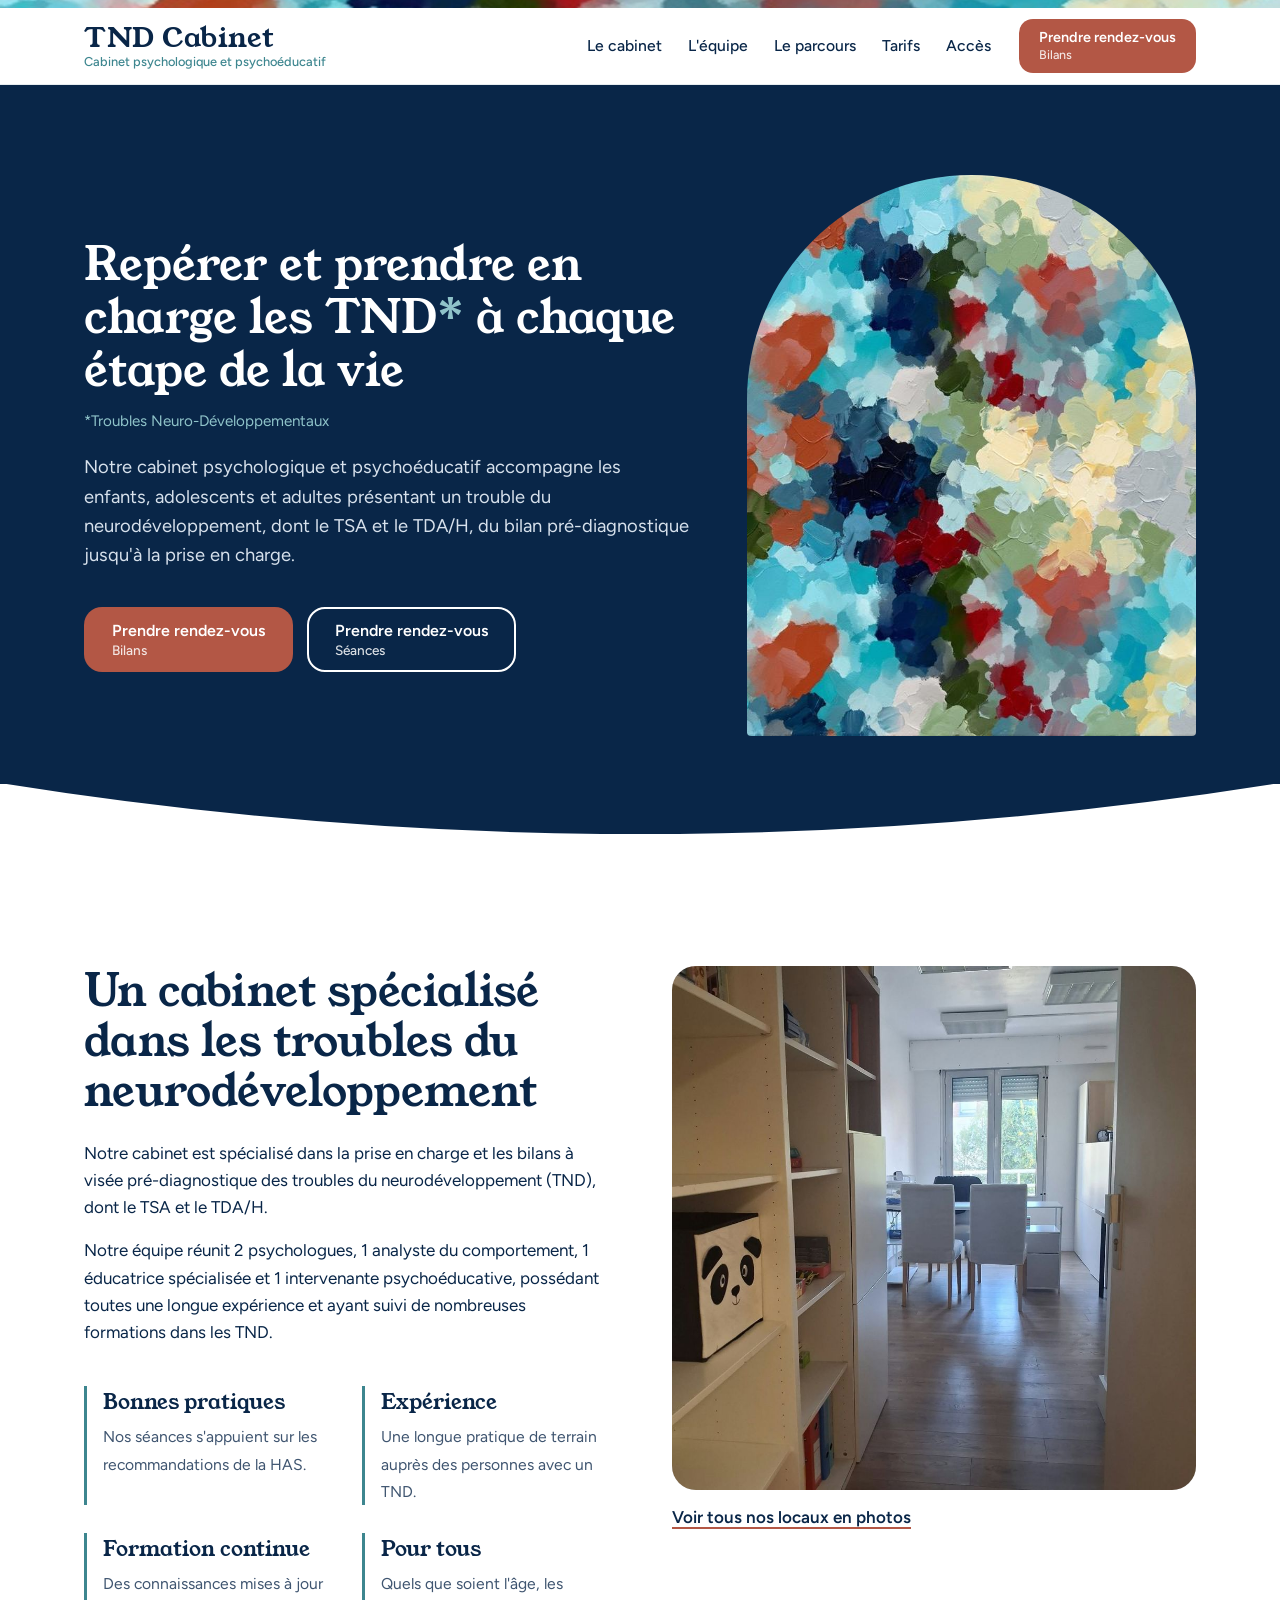
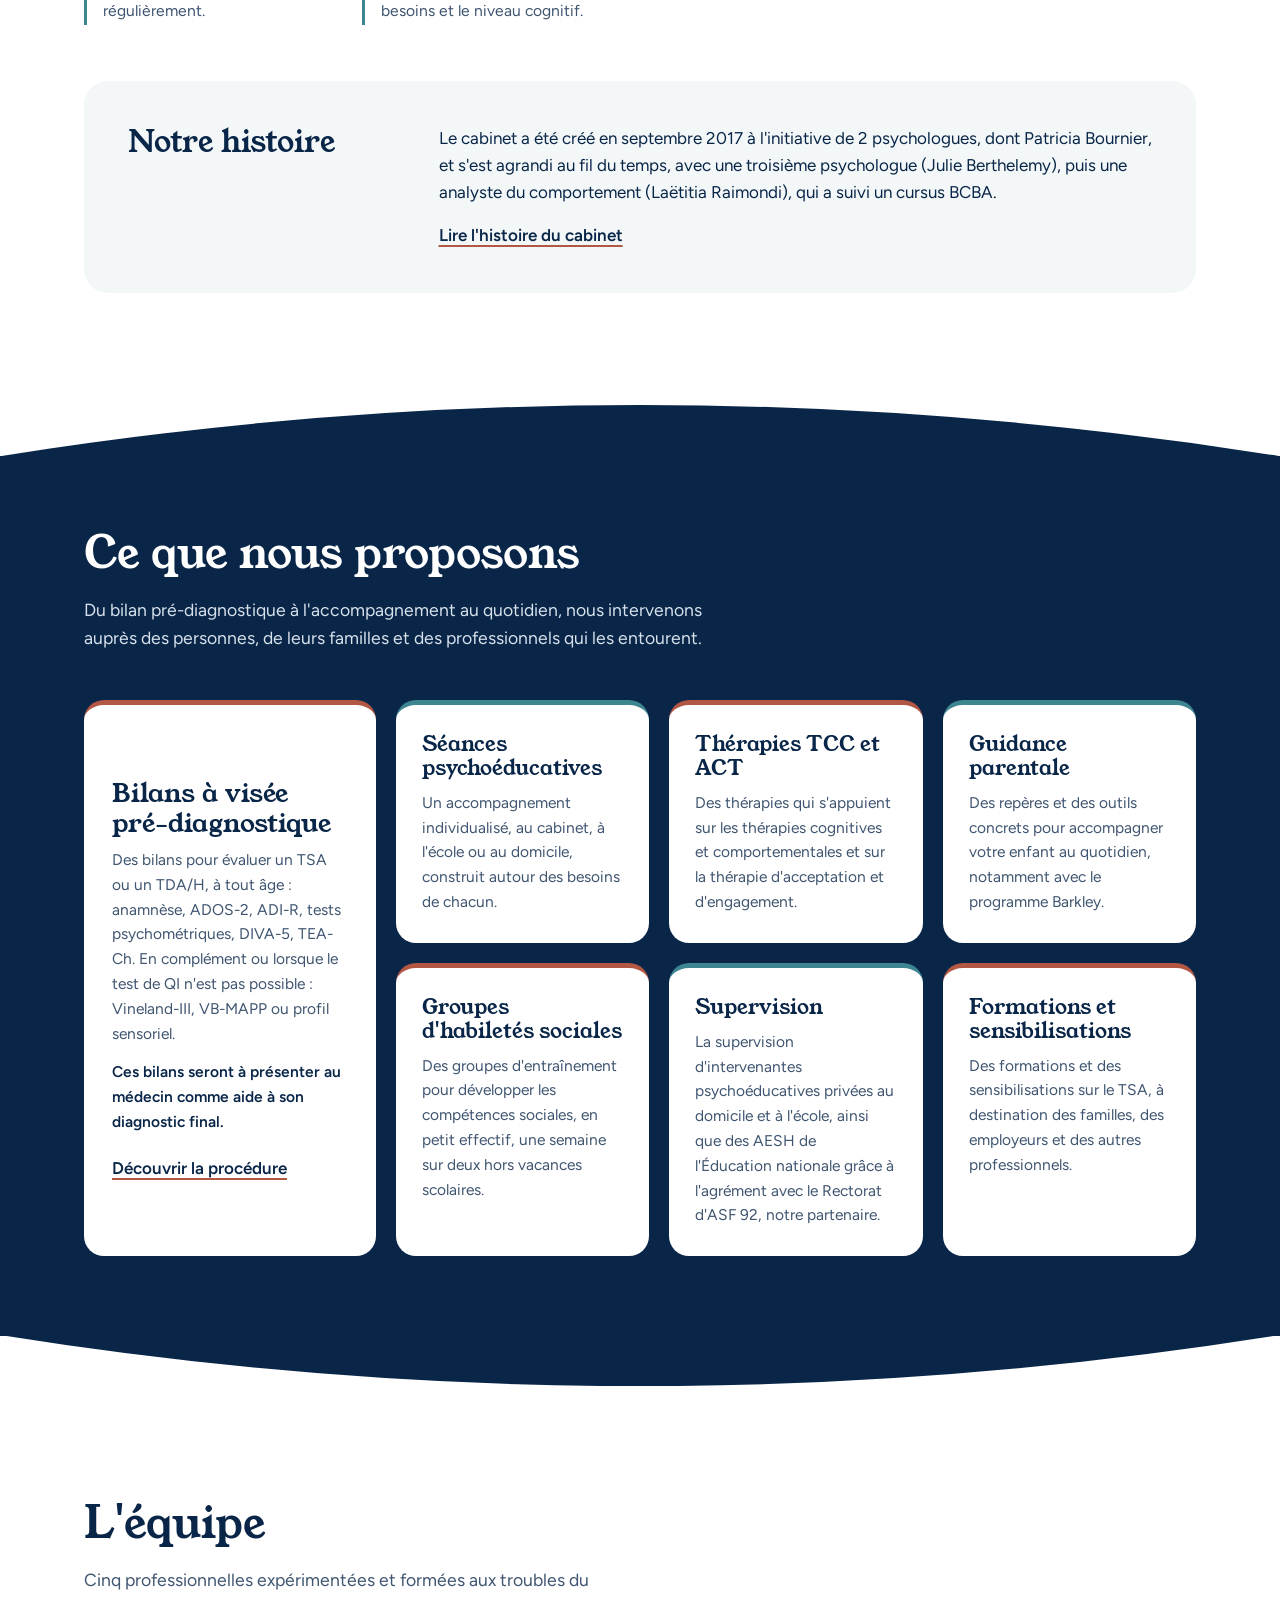
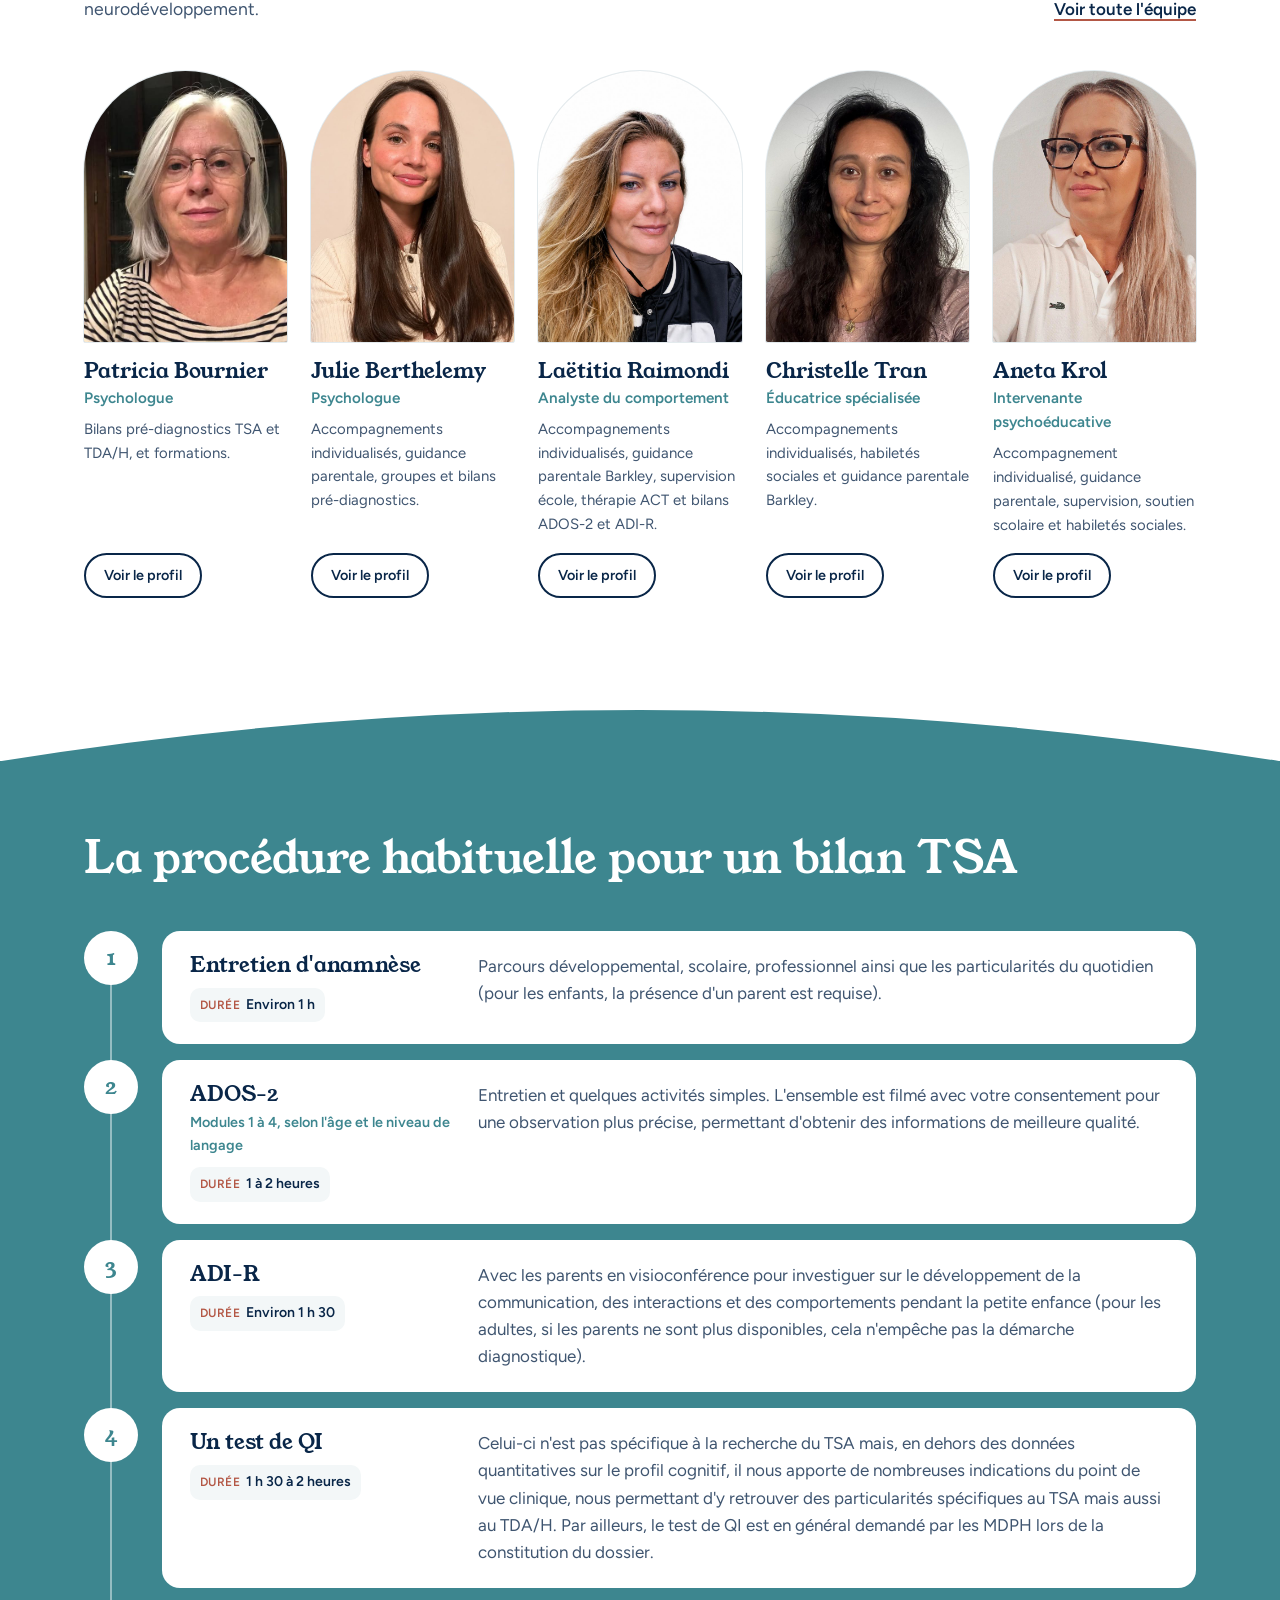
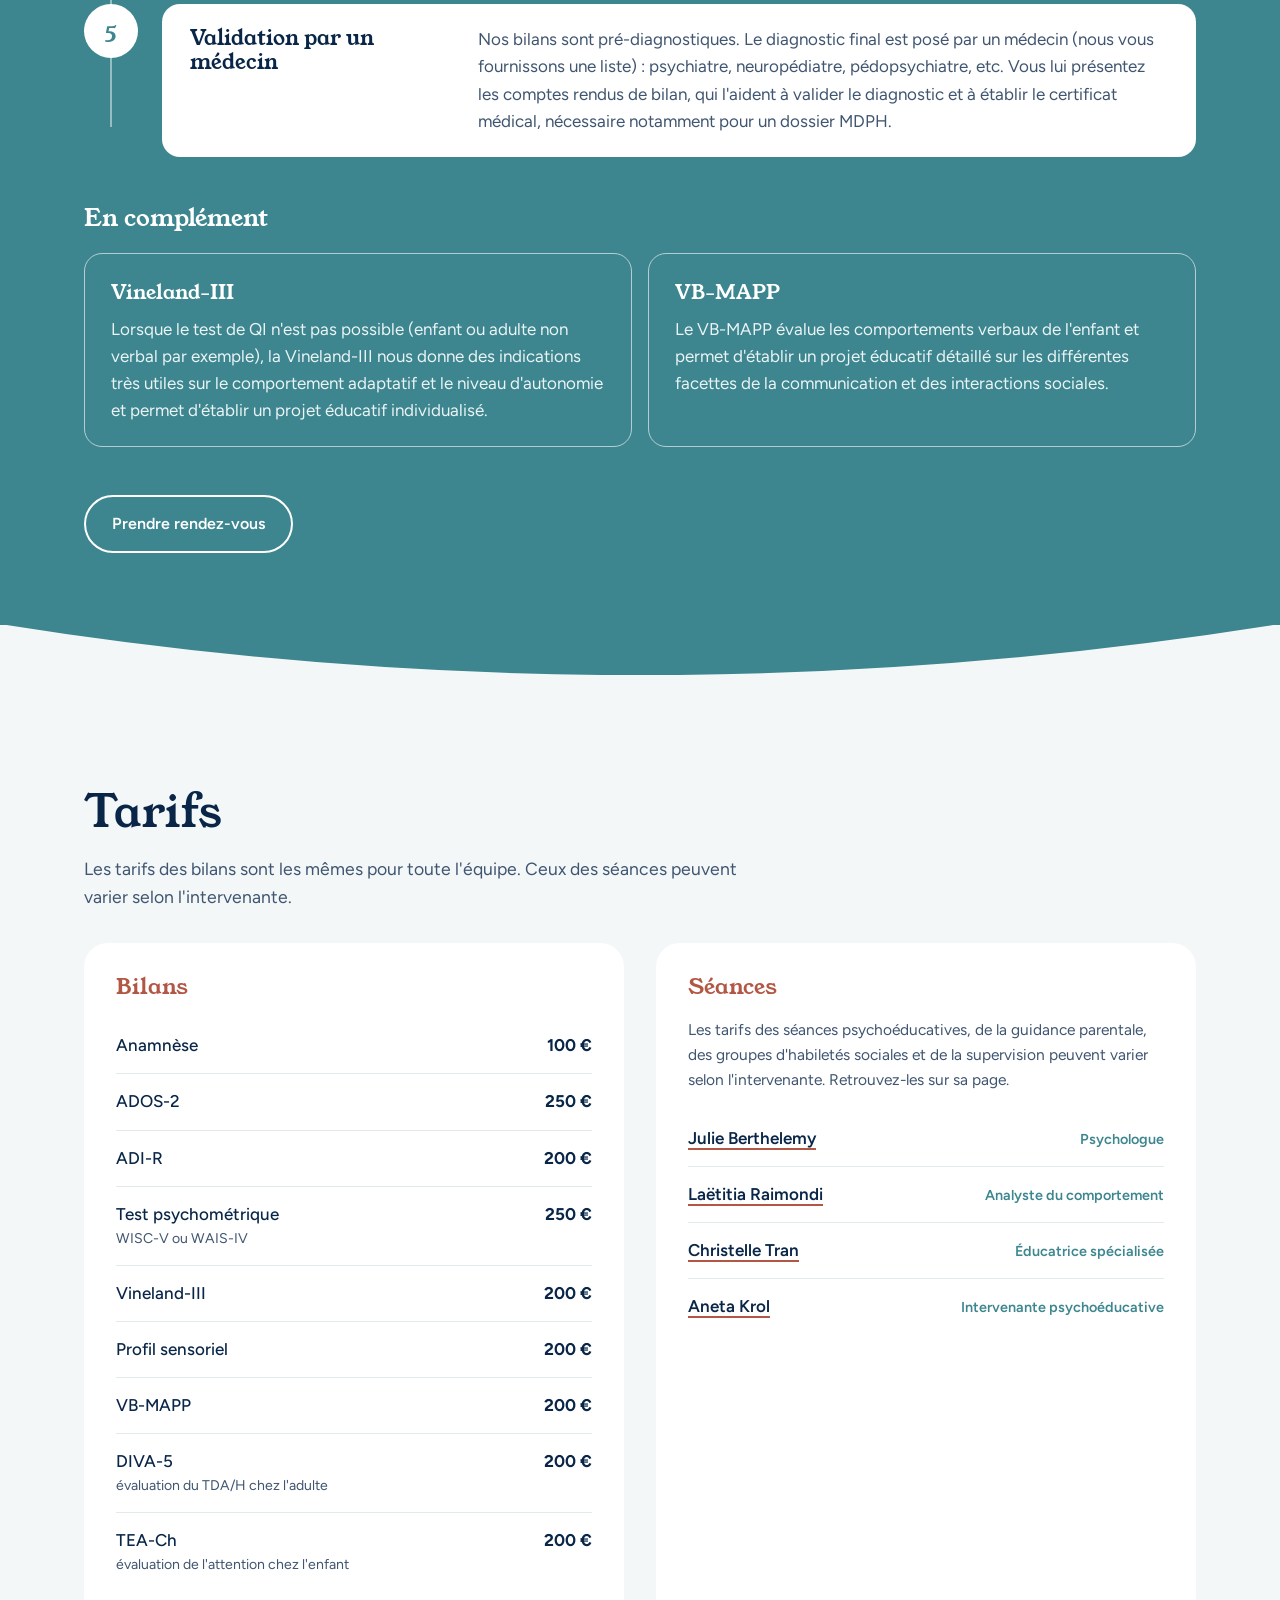
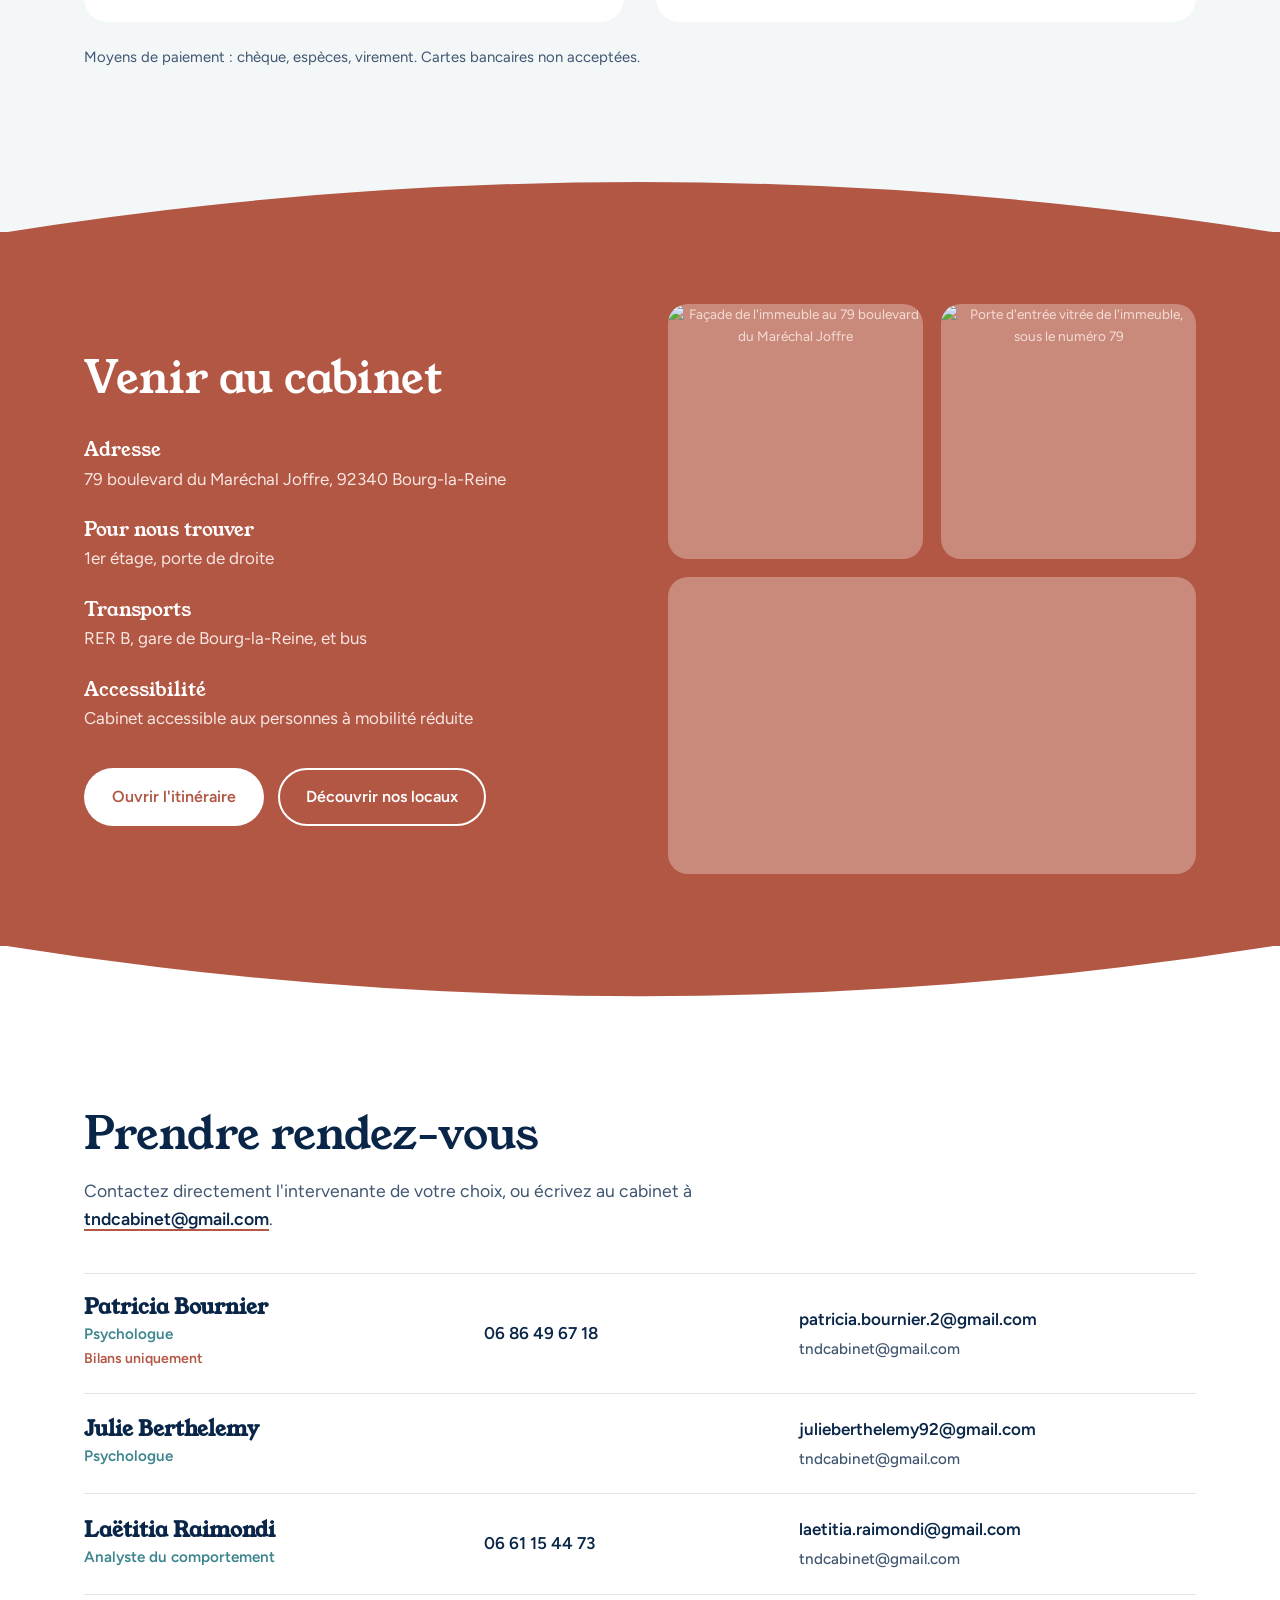
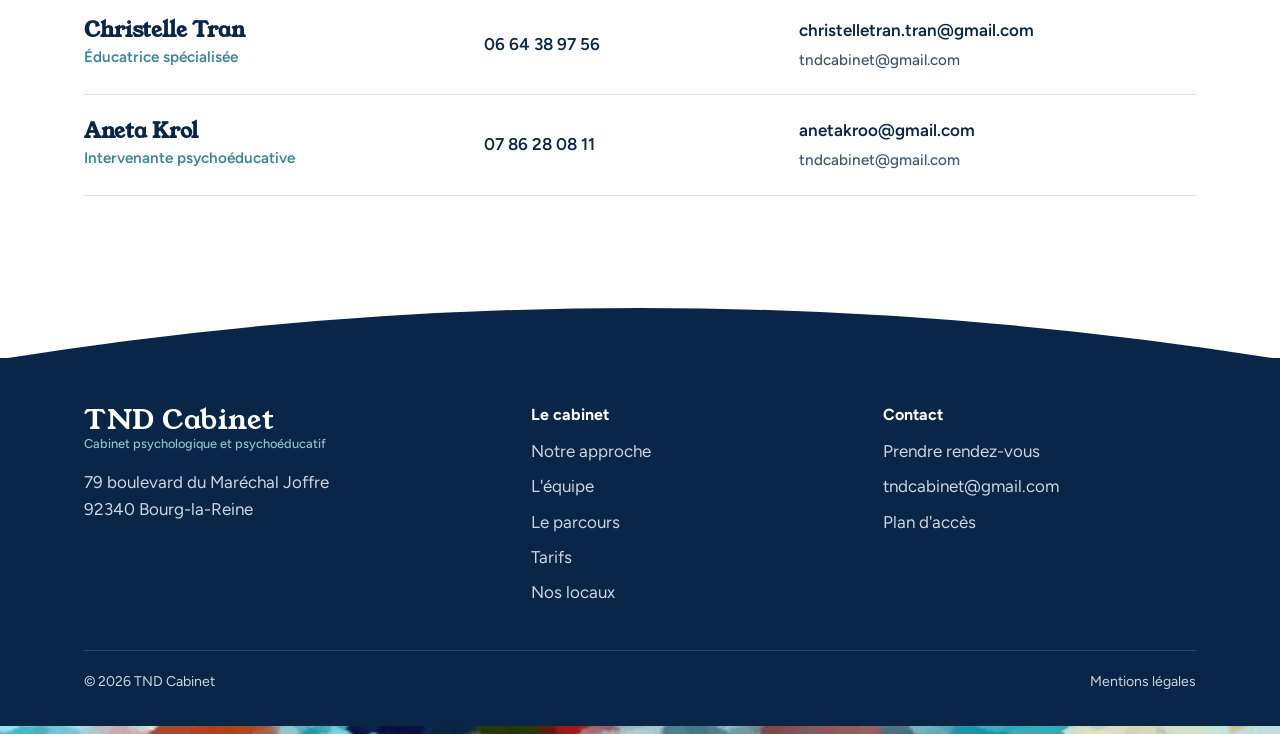
==== commit cbab9bf6: "Add files via upload" ====
--- a/index.html
+++ b/index.html
@@ -74,7 +74,10 @@
           <li><strong>Pour tous</strong><span>Quels que soient l'âge, les besoins et le niveau cognitif.</span></li>
         </ul>
       </div>
-      <img class="img photo-cabinet" src="images/cabinet.jpg" alt="Salle de consultation du cabinet, avec une table, deux chaises et des étagères de jeux éducatifs" width="1000" height="1000" loading="lazy">
+      <figure class="cabinet-figure">
+        <img class="img photo-cabinet" src="images/cabinet.jpg" alt="Salle de consultation du cabinet, avec une table, deux chaises et des étagères de jeux éducatifs" width="1000" height="1000" loading="lazy">
+        <figcaption><a href="nos-locaux.html" class="lien">Voir tous nos locaux en photos</a></figcaption>
+      </figure>
     </div>
     <div class="conteneur">
       <div class="histoire-bloc">
@@ -82,7 +85,7 @@
         <div>
           <p>Le cabinet a été créé en septembre 2017 à l'initiative de 2 psychologues, dont Patricia Bournier, et s'est agrandi au fil du temps, avec une troisième psychologue (Julie Berthelemy), puis une analyste du comportement (Laëtitia Raimondi), qui a suivi un cursus BCBA.</p>
           <div class="texte-repliable" id="histoire-cabinet">
-            <p>Une éducatrice spécialisée (Christelle Tran) et une accompagnante psychoéducative (Aneta Krol) se sont ajoutées.</p>
+            <p>Une éducatrice spécialisée (Christelle Tran) et une accompagnante psychoéducative (Aneta Krol) sont venues compléter l'équipe.</p>
             <p>Nous avons toutes développé nos compétences en étant d'abord accompagnantes supervisées d'enfants avec un TND, à l'école et au domicile. Nous participons également régulièrement à des formations pour étendre et mettre à jour nos connaissances.</p>
           </div>
           <button type="button" class="lire-plus" aria-expanded="true" aria-controls="histoire-cabinet" hidden>Réduire</button>
@@ -100,7 +103,7 @@
       <ul class="services">
         <li class="service service-vedette">
           <h3>Bilans à visée <span class="insecable">pré-diagnostique</span></h3>
-          <p>Des bilans pour évaluer un TSA ou un TDA/H, à tout âge : anamnèse, ADOS-2, ADI-R, tests psychométriques, DIVA-5, TEA-Ch, complétés si besoin par la Vineland-III, le VB-MAPP ou le profil sensoriel.</p>
+          <p>Des bilans pour évaluer un TSA ou un TDA/H, à tout âge : anamnèse, ADOS-2, ADI-R, tests psychométriques, DIVA-5, TEA-Ch. En complément ou lorsque le test de QI n'est pas possible : Vineland-III, VB-MAPP ou profil sensoriel.</p>
           <p class="note-medecin">Ces bilans seront à présenter au médecin comme aide à son diagnostic final.</p>
           <a href="#parcours" class="lien">Découvrir la procédure</a>
         </li>
@@ -309,10 +312,11 @@
           <li><strong>Accessibilité</strong><span>Cabinet accessible aux personnes à mobilité réduite</span></li>
         </ul>
         <a href="https://www.google.com/maps/search/?api=1&amp;query=79+boulevard+du+Mar%C3%A9chal+Joffre+92340+Bourg-la-Reine" target="_blank" rel="noopener" class="btn">Ouvrir l'itinéraire</a>
+        <a href="nos-locaux.html" class="btn btn-contour btn-locaux">Découvrir nos locaux</a>
       </div>
       <div class="visuels-acces">
-        <div class="img" role="img" aria-label="Photo du bâtiment à venir">Photo du bâtiment</div>
-        <div class="img" role="img" aria-label="Photo à venir">Photo à venir</div>
+        <img class="img" src="images/facade.jpg" alt="Façade de l'immeuble au 79 boulevard du Maréchal Joffre" width="900" height="1200" loading="lazy">
+        <img class="img" src="images/entree.jpg" alt="Porte d'entrée vitrée de l'immeuble, sous le numéro 79" width="865" height="1153" loading="lazy">
         <iframe class="carte-img carte-google" src="https://www.google.com/maps?q=79+boulevard+du+Mar%C3%A9chal+Joffre,+92340+Bourg-la-Reine&amp;output=embed" title="Plan d'accès au cabinet, 79 boulevard du Maréchal Joffre, 92340 Bourg-la-Reine" loading="lazy" referrerpolicy="no-referrer-when-downgrade" allowfullscreen></iframe>
       </div>
     </div>
@@ -402,6 +406,7 @@
           <li><a href="equipe.html">L'équipe</a></li>
           <li><a href="#parcours">Le parcours</a></li>
           <li><a href="#tarifs">Tarifs</a></li>
+          <li><a href="nos-locaux.html">Nos locaux</a></li>
         </ul>
       </div>
       <div>
--- a/style.css
+++ b/style.css
@@ -544,3 +544,28 @@
 
 /* Photo du cabinet */
 .cabinet .photo-cabinet { object-fit: cover; object-position: 55% 55%; }
+
+/* Page Nos locaux */
+.photo { margin: 0; }
+.photo img { width: 100%; height: auto; border-radius: 20px; display: block; object-fit: cover; aspect-ratio: 3 / 4; background: var(--gris-img); }
+.photo figcaption { margin-top: 10px; font-size: .9rem; color: var(--texte-doux); }
+.locaux-arrivee { display: grid; grid-template-columns: 1.1fr .9fr .9fr; gap: 32px; align-items: start; }
+.etapes-arrivee { list-style: none; counter-reset: arr; margin: 28px 0 32px; padding: 0; display: grid; gap: 18px; }
+.etapes-arrivee li { counter-increment: arr; display: grid; grid-template-columns: 40px 1fr; column-gap: 14px; }
+.etapes-arrivee li::before { content: counter(arr); grid-row: span 2; width: 40px; height: 40px; border-radius: 50%; background: var(--teal); color: var(--blanc); display: flex; align-items: center; justify-content: center; font-family: var(--serif); font-size: 1.15rem; }
+.etapes-arrivee strong { font-family: var(--serif); font-weight: 400; font-size: 1.2rem; }
+.etapes-arrivee span { color: var(--texte-doux); }
+.locaux-attente { display: grid; grid-template-columns: .8fr 1.2fr; gap: 56px; align-items: center; }
+.locaux-attente .photo { max-width: 420px; }
+.locaux-bureaux { display: grid; grid-template-columns: repeat(4, 1fr); gap: 20px; margin-top: 40px; }
+@media (max-width: 1080px) { .locaux-arrivee { grid-template-columns: 1fr 1fr; } .locaux-arrivee > div { grid-column: 1 / -1; } .locaux-bureaux { grid-template-columns: 1fr 1fr; } }
+@media (max-width: 860px) { .locaux-attente { grid-template-columns: 1fr; gap: 28px; } }
+@media (max-width: 480px) { .locaux-arrivee, .locaux-bureaux { grid-template-columns: 1fr; } }
+
+/* Page d'accueil : photos réelles dans l'accès et lien vers les locaux */
+.visuels-acces img.img { aspect-ratio: 1 / 1; object-fit: cover; padding: 0; width: 100%; height: auto; border-radius: 20px; }
+.acces .btn-locaux { margin-top: 36px; margin-left: 10px; background: transparent; color: var(--blanc); border-color: var(--blanc); }
+.acces .btn-locaux:hover { background: var(--blanc); color: var(--terracotta); }
+.cabinet-figure { margin: 0; }
+.cabinet-figure figcaption { margin-top: 14px; }
+@media (max-width: 860px) { .cabinet-figure { order: -1; } .acces .btn-locaux { margin-left: 0; margin-top: 12px; } }
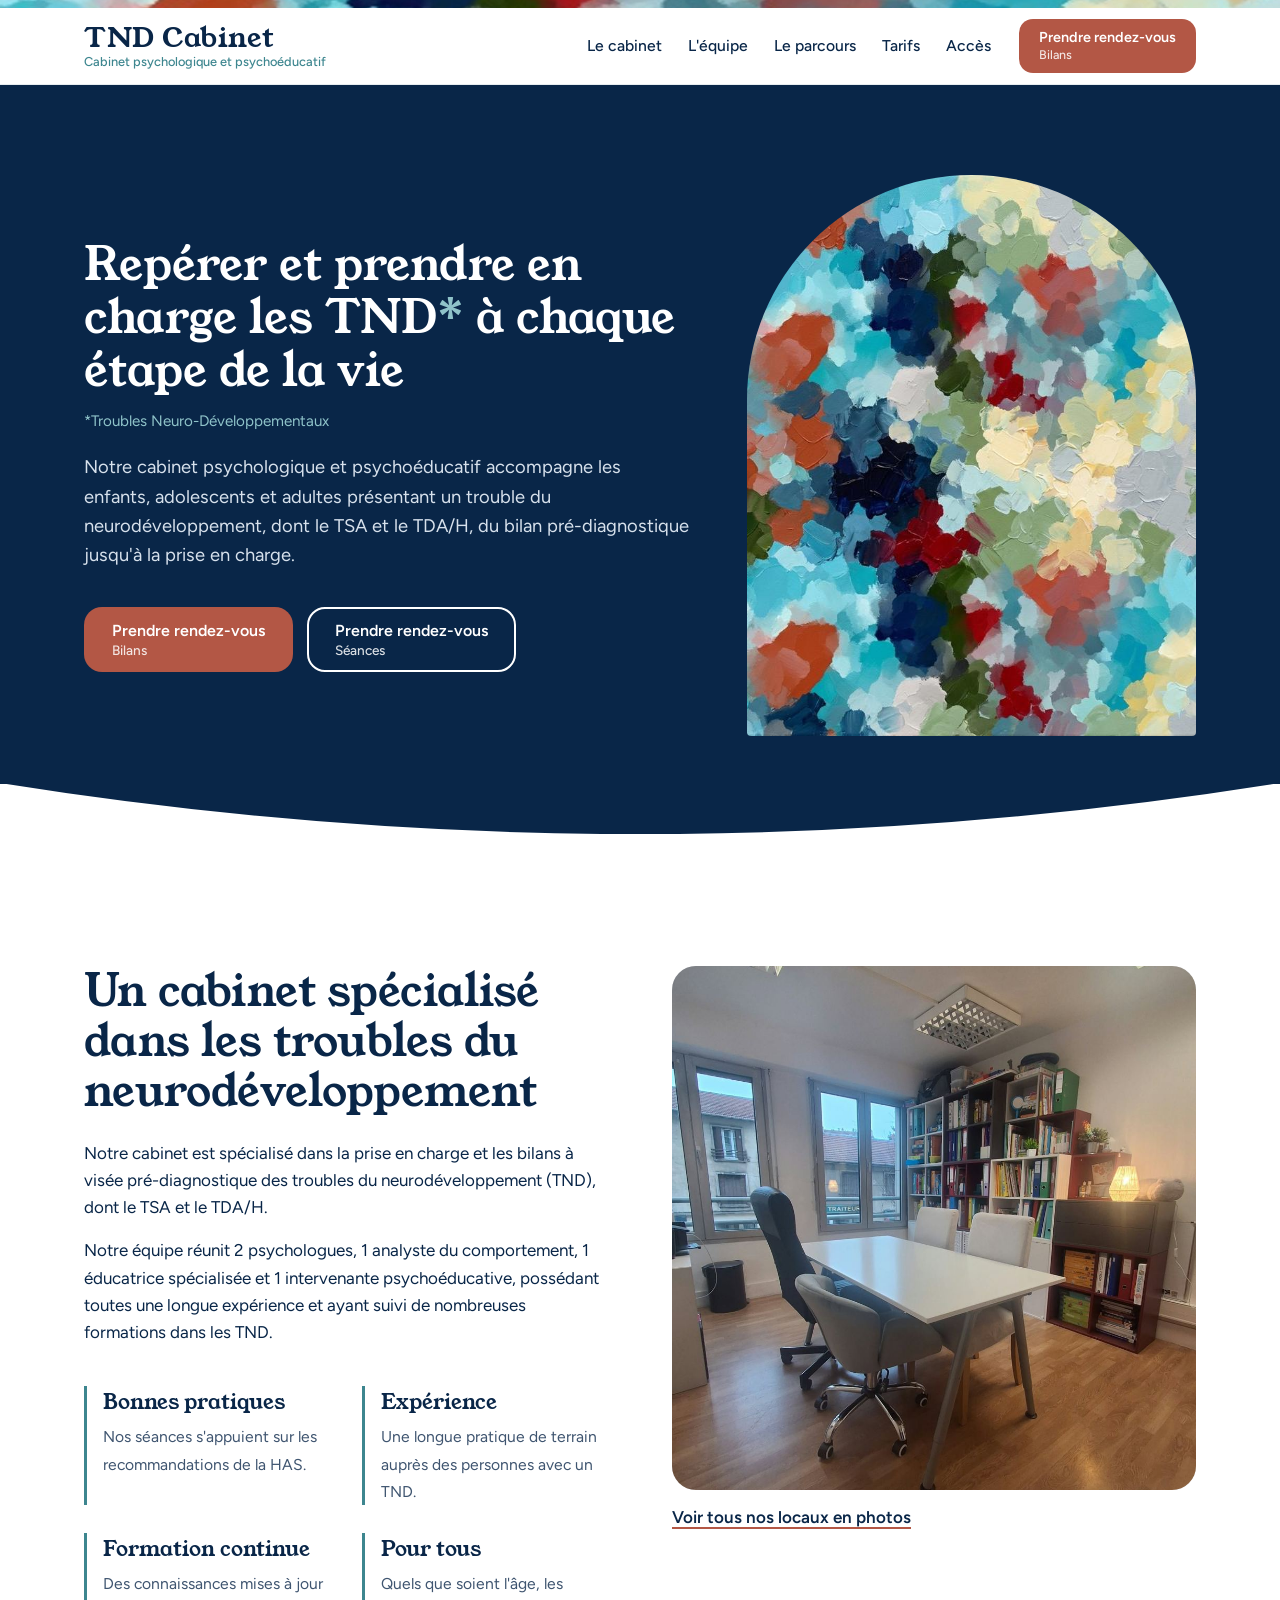
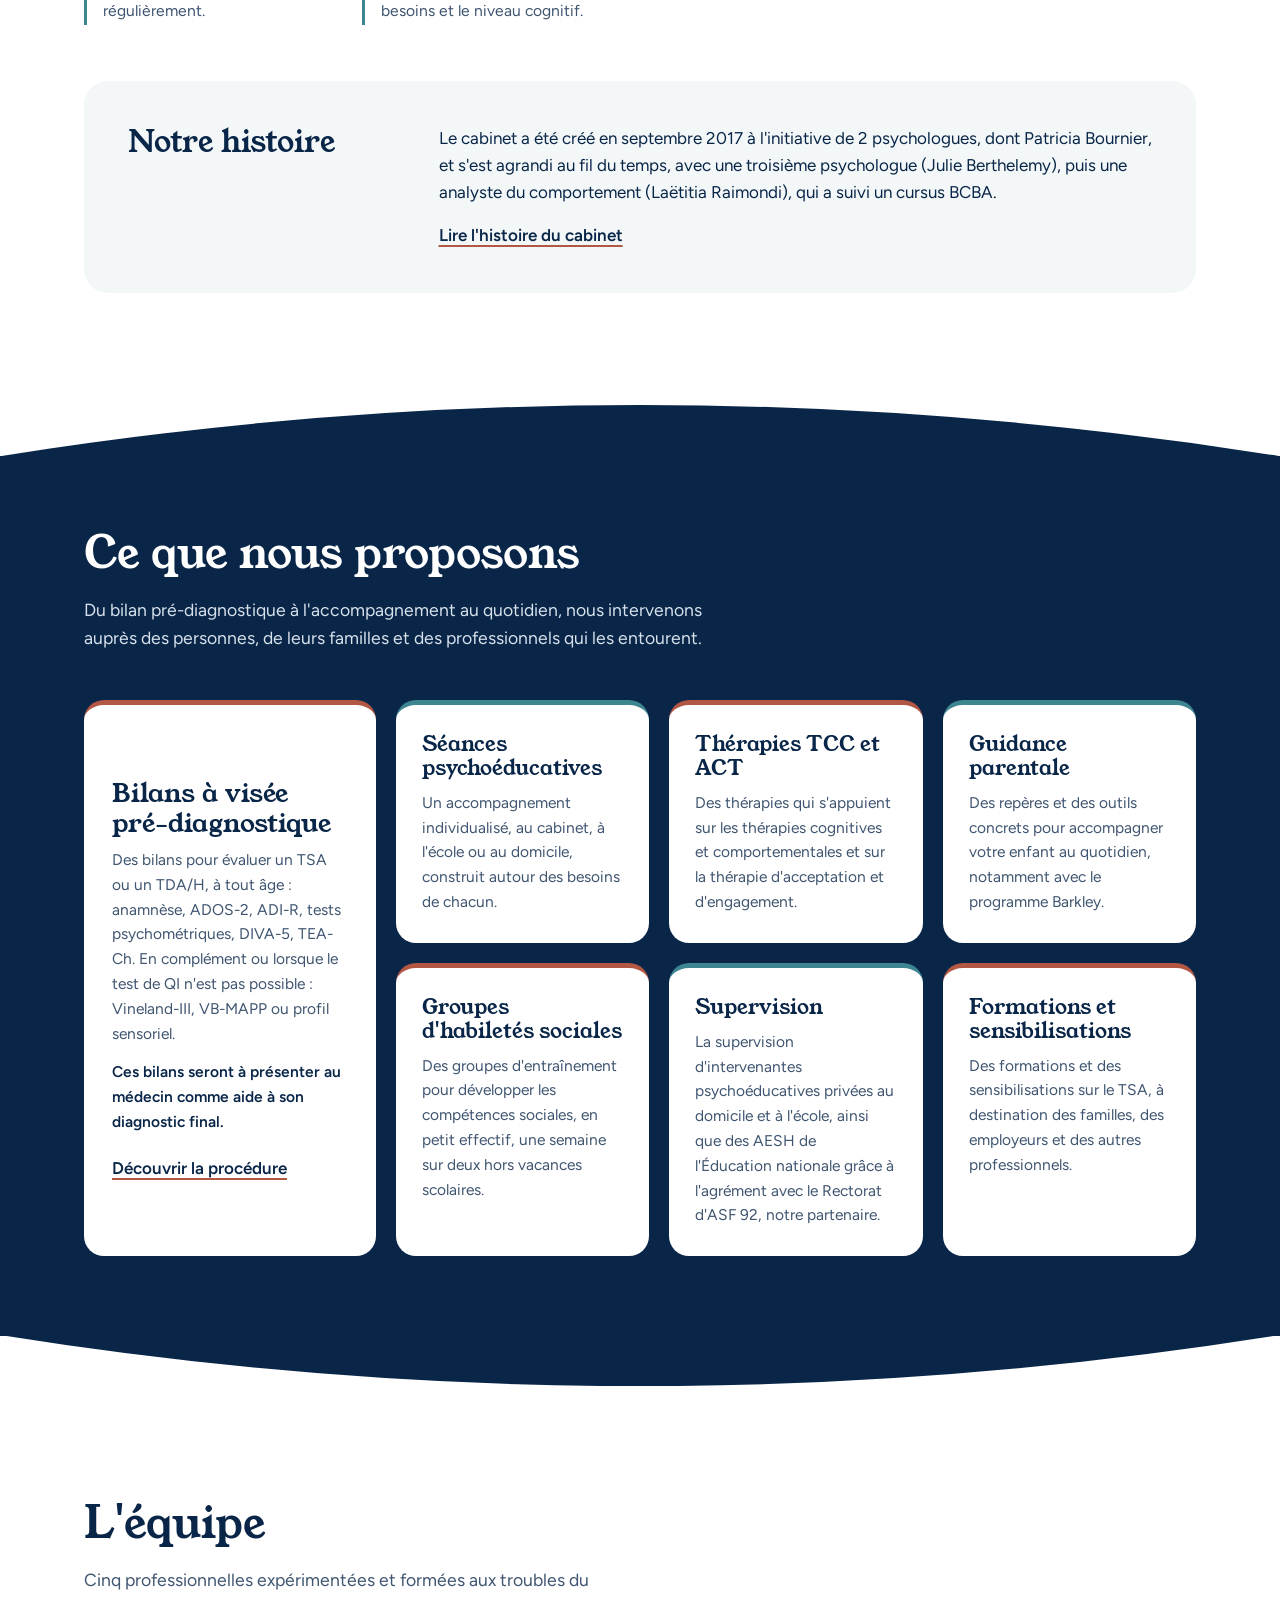
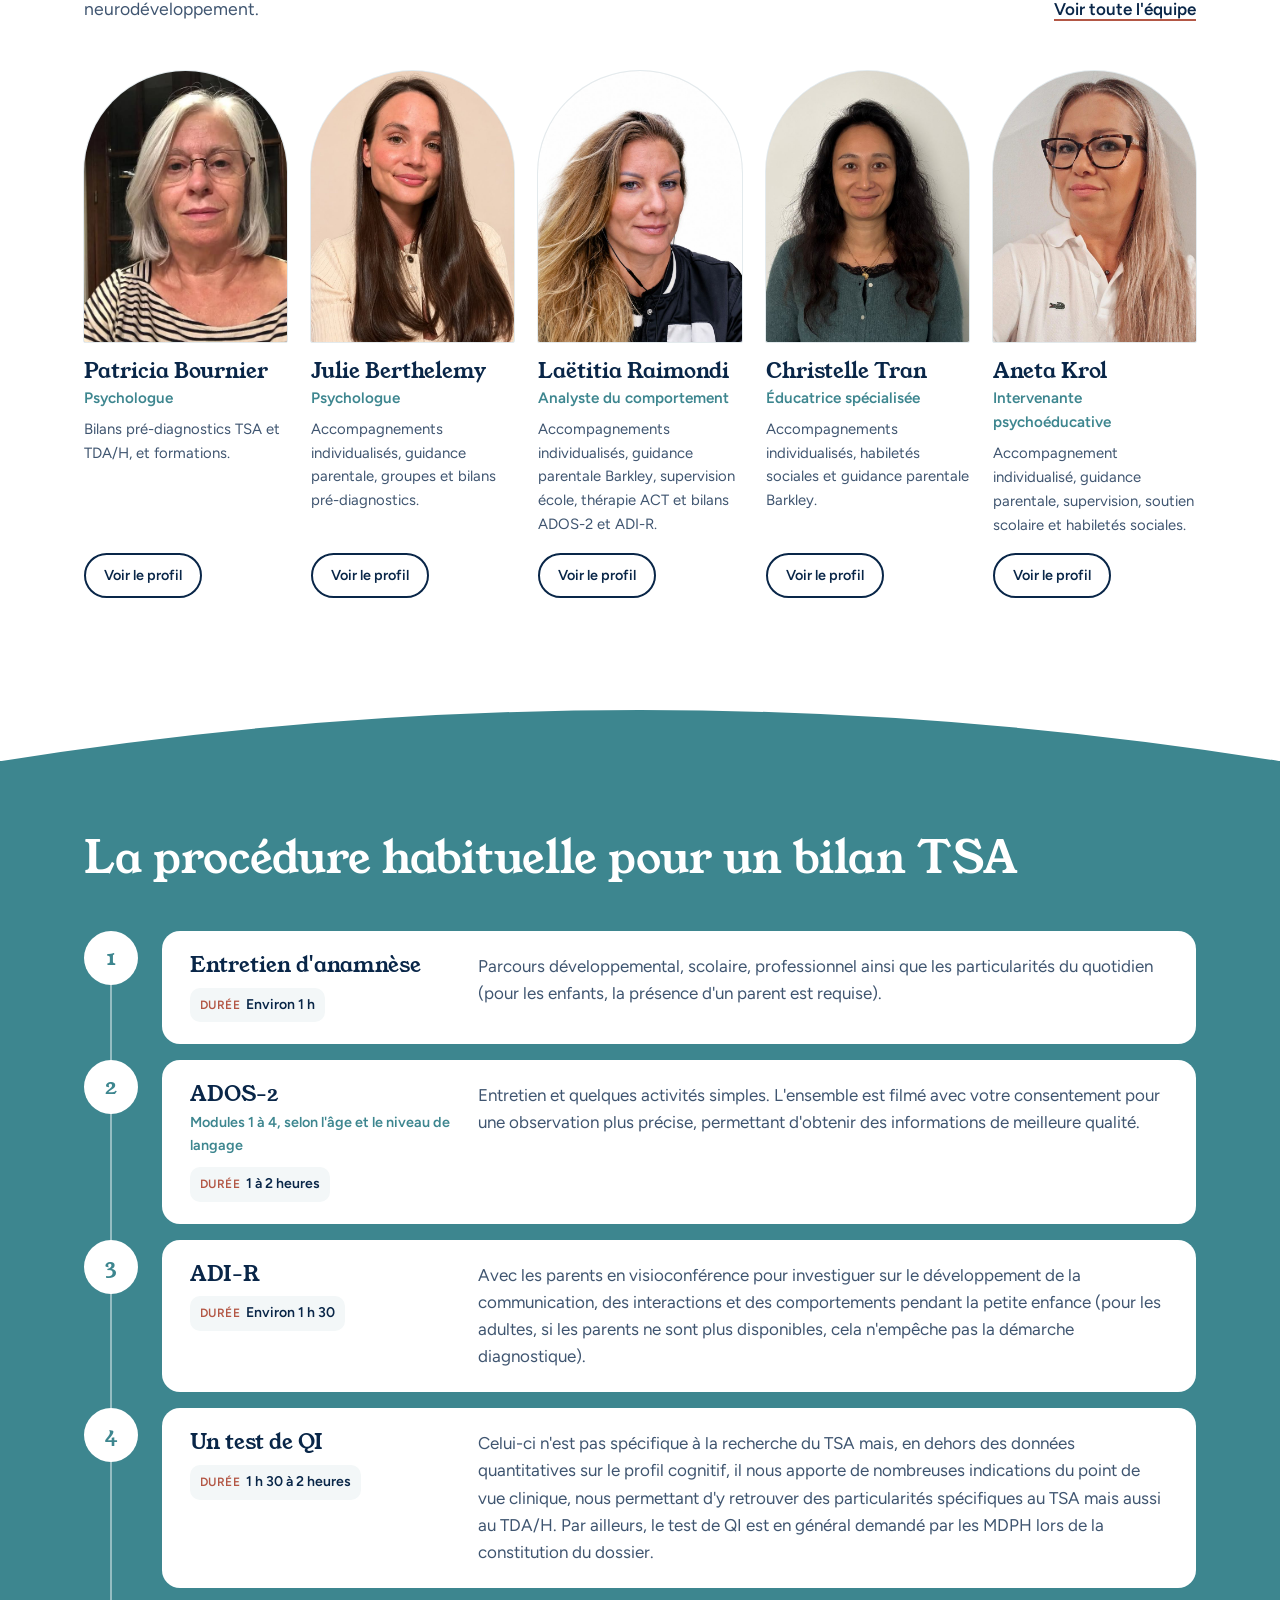
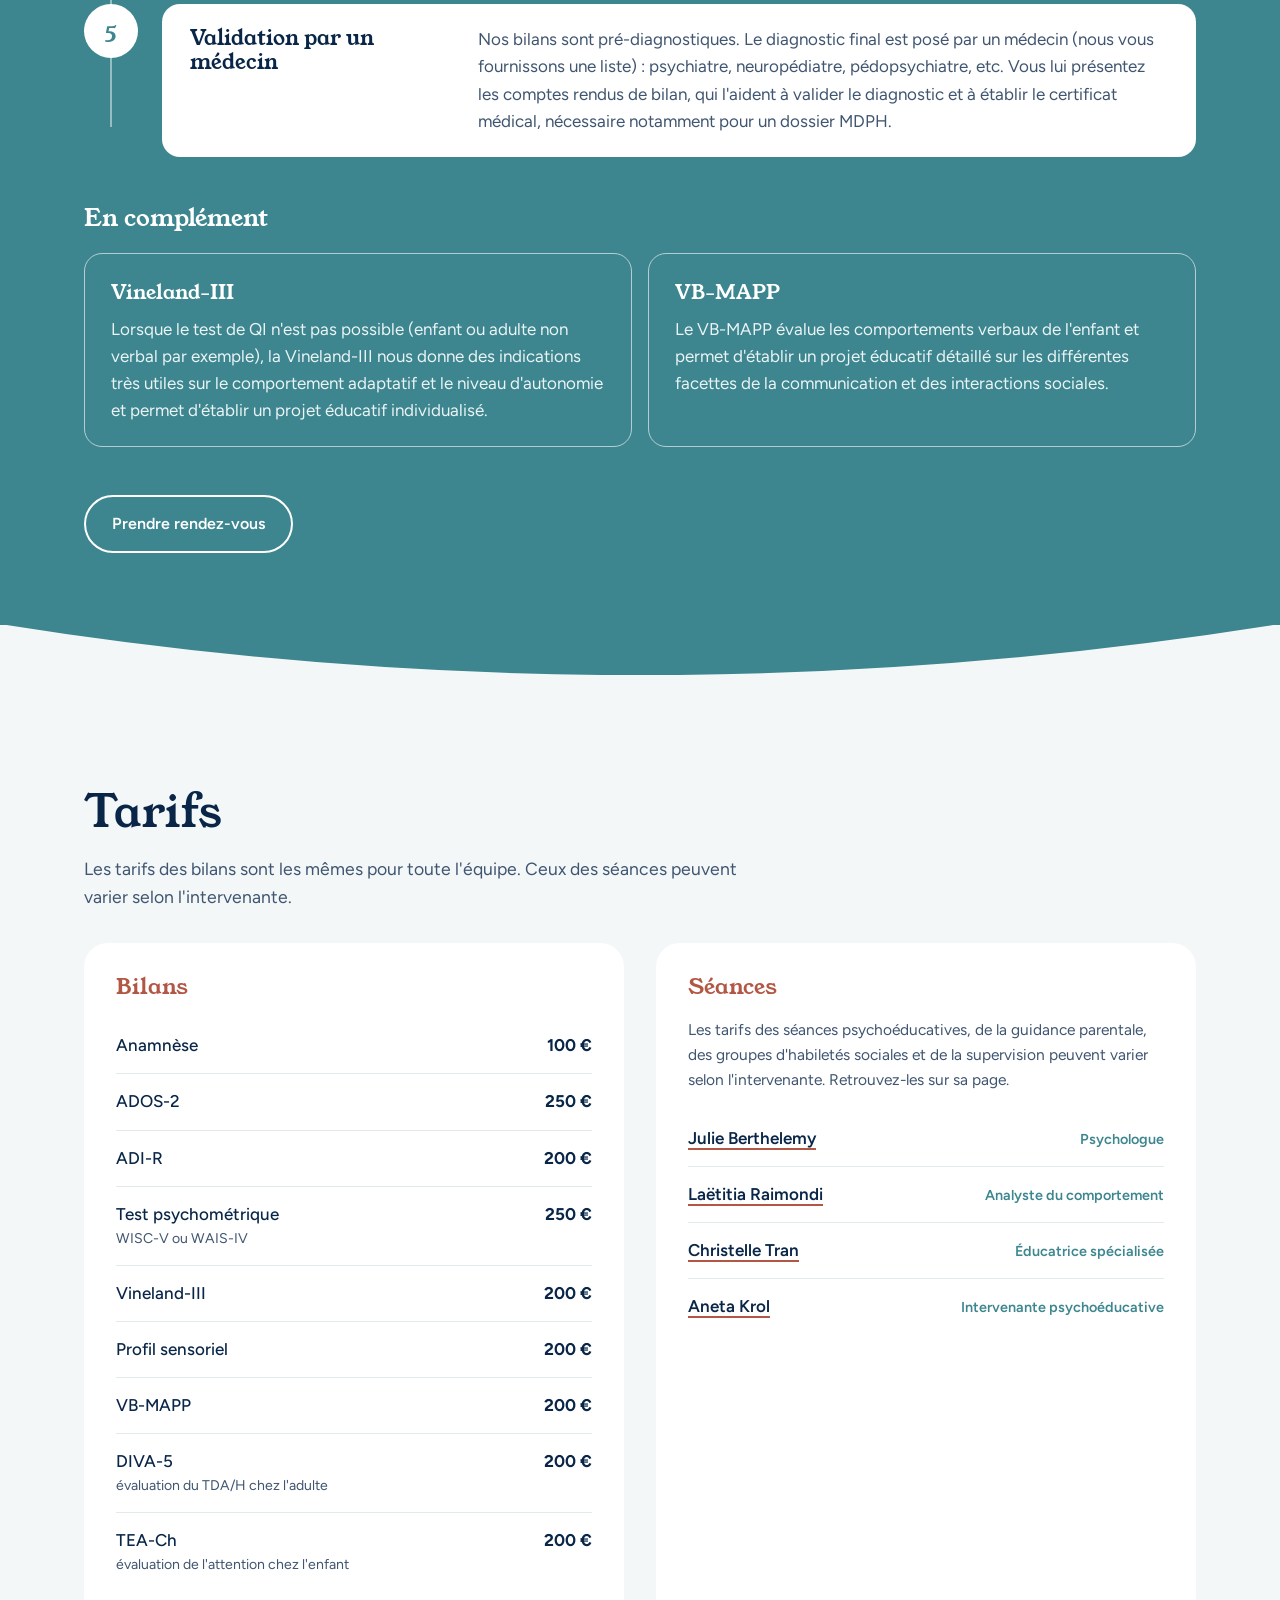
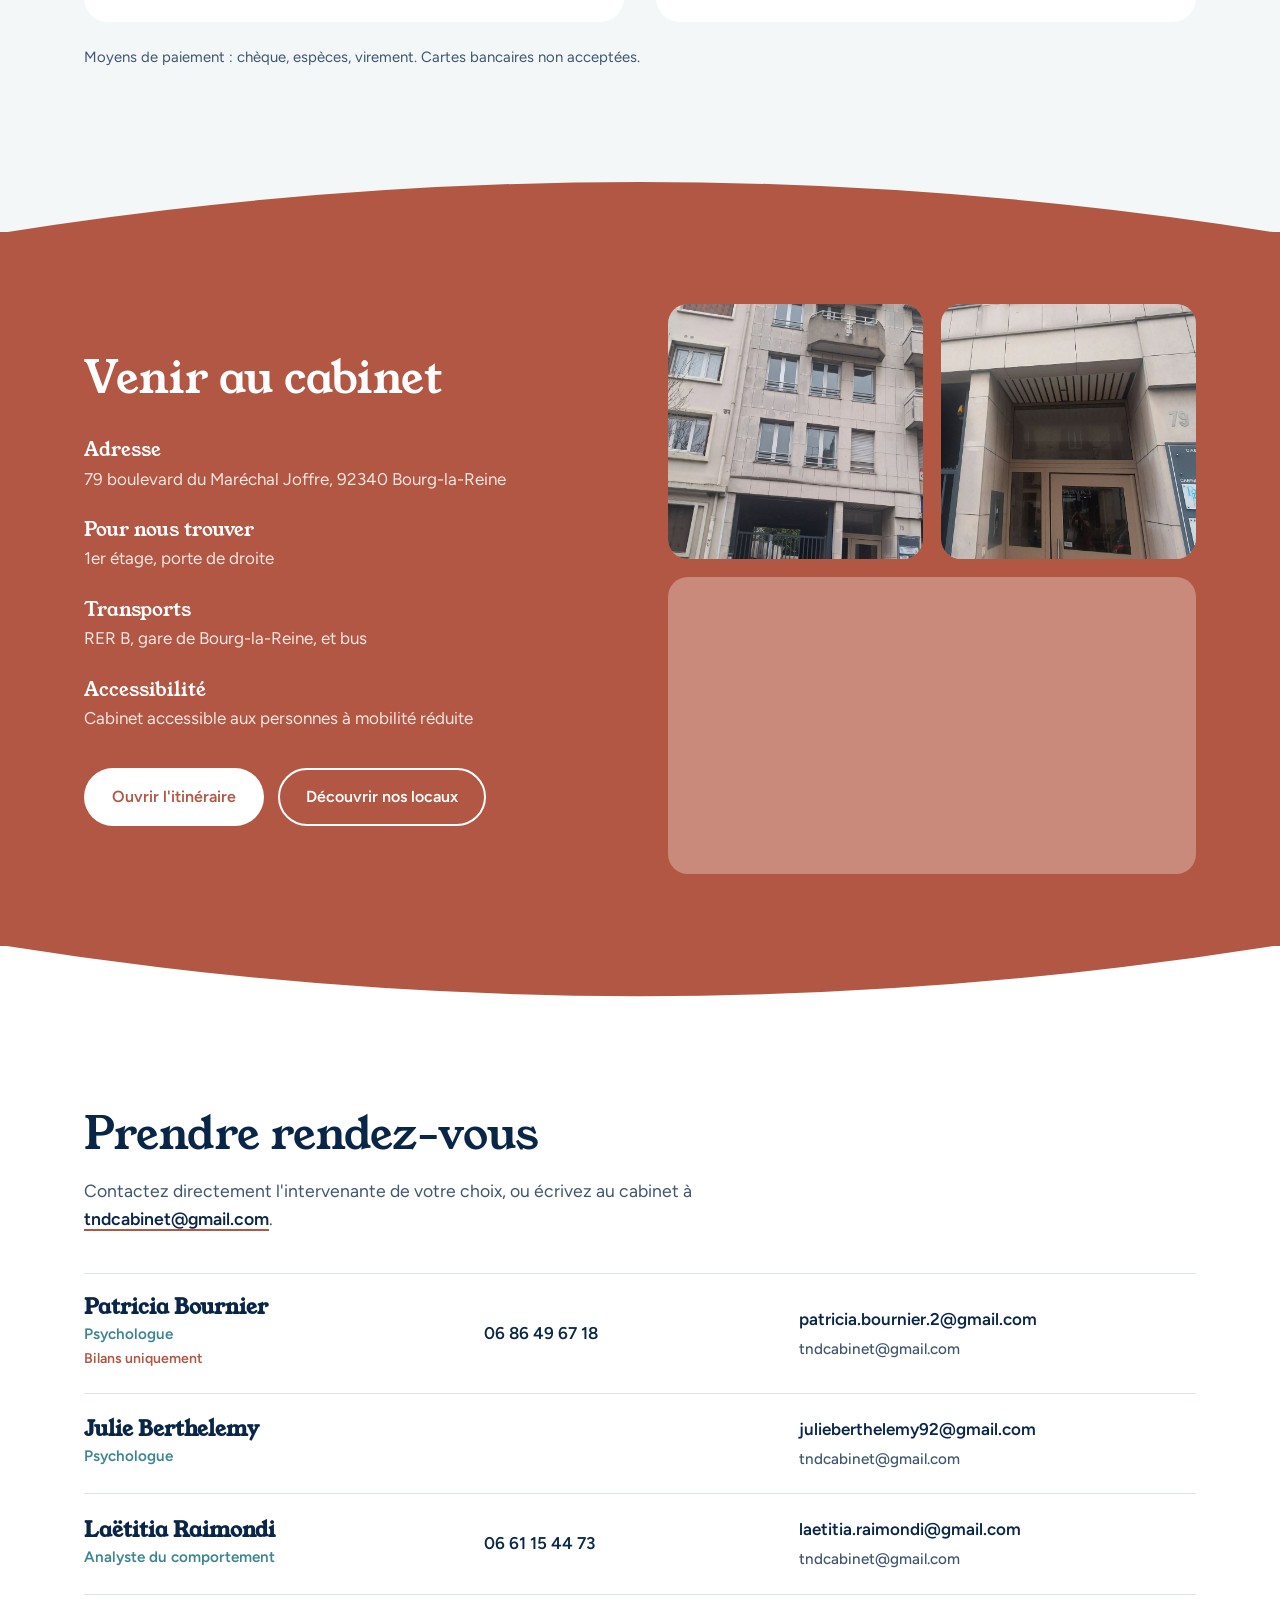
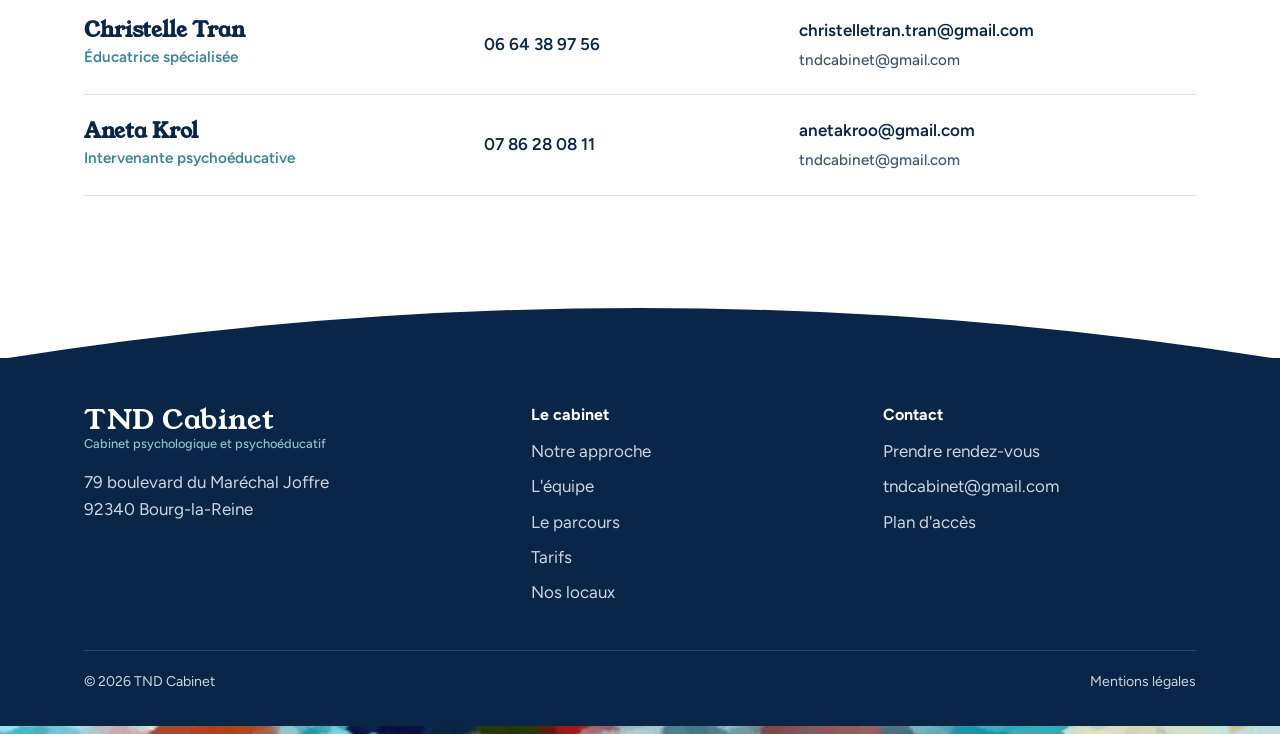
==== commit f044a1d1: "Add files via upload" ====
--- a/index.html
+++ b/index.html
@@ -75,7 +75,7 @@
         </ul>
       </div>
       <figure class="cabinet-figure">
-        <img class="img photo-cabinet" src="images/cabinet.jpg" alt="Salle de consultation du cabinet, avec une table, deux chaises et des étagères de jeux éducatifs" width="1000" height="1000" loading="lazy">
+        <img class="img photo-cabinet" src="images/bureau-2.jpg" alt="Bureau de consultation avec une grande table blanche au centre et des étagères remplies de jeux et de classeurs" width="1002" height="1200" loading="lazy">
         <figcaption><a href="nos-locaux.html" class="lien">Voir tous nos locaux en photos</a></figcaption>
       </figure>
     </div>
@@ -315,7 +315,7 @@
         <a href="nos-locaux.html" class="btn btn-contour btn-locaux">Découvrir nos locaux</a>
       </div>
       <div class="visuels-acces">
-        <img class="img" src="images/facade.jpg" alt="Façade de l'immeuble au 79 boulevard du Maréchal Joffre" width="900" height="1200" loading="lazy">
+        <img class="img img-facade" src="images/facade.jpg" alt="Façade de l'immeuble au 79 boulevard du Maréchal Joffre, avec le trottoir et le magasin voisin" width="1054" height="1200" loading="lazy">
         <img class="img" src="images/entree.jpg" alt="Porte d'entrée vitrée de l'immeuble, sous le numéro 79" width="865" height="1153" loading="lazy">
         <iframe class="carte-img carte-google" src="https://www.google.com/maps?q=79+boulevard+du+Mar%C3%A9chal+Joffre,+92340+Bourg-la-Reine&amp;output=embed" title="Plan d'accès au cabinet, 79 boulevard du Maréchal Joffre, 92340 Bourg-la-Reine" loading="lazy" referrerpolicy="no-referrer-when-downgrade" allowfullscreen></iframe>
       </div>
--- a/style.css
+++ b/style.css
@@ -543,7 +543,7 @@
 }
 
 /* Photo du cabinet */
-.cabinet .photo-cabinet { object-fit: cover; object-position: 55% 55%; }
+.cabinet .photo-cabinet { object-fit: cover; object-position: 50% 62%; }
 
 /* Page Nos locaux */
 .photo { margin: 0; }
@@ -569,3 +569,8 @@
 .cabinet-figure { margin: 0; }
 .cabinet-figure figcaption { margin-top: 14px; }
 @media (max-width: 860px) { .cabinet-figure { order: -1; } .acces .btn-locaux { margin-left: 0; margin-top: 12px; } }
+
+/* Façade : on garde le bas de la photo (trottoir, magasin voisin) */
+.img-facade { object-position: center bottom !important; }
+.photo .img-facade { aspect-ratio: 1054 / 1200; }
+.locaux-arrivee { align-items: end; }
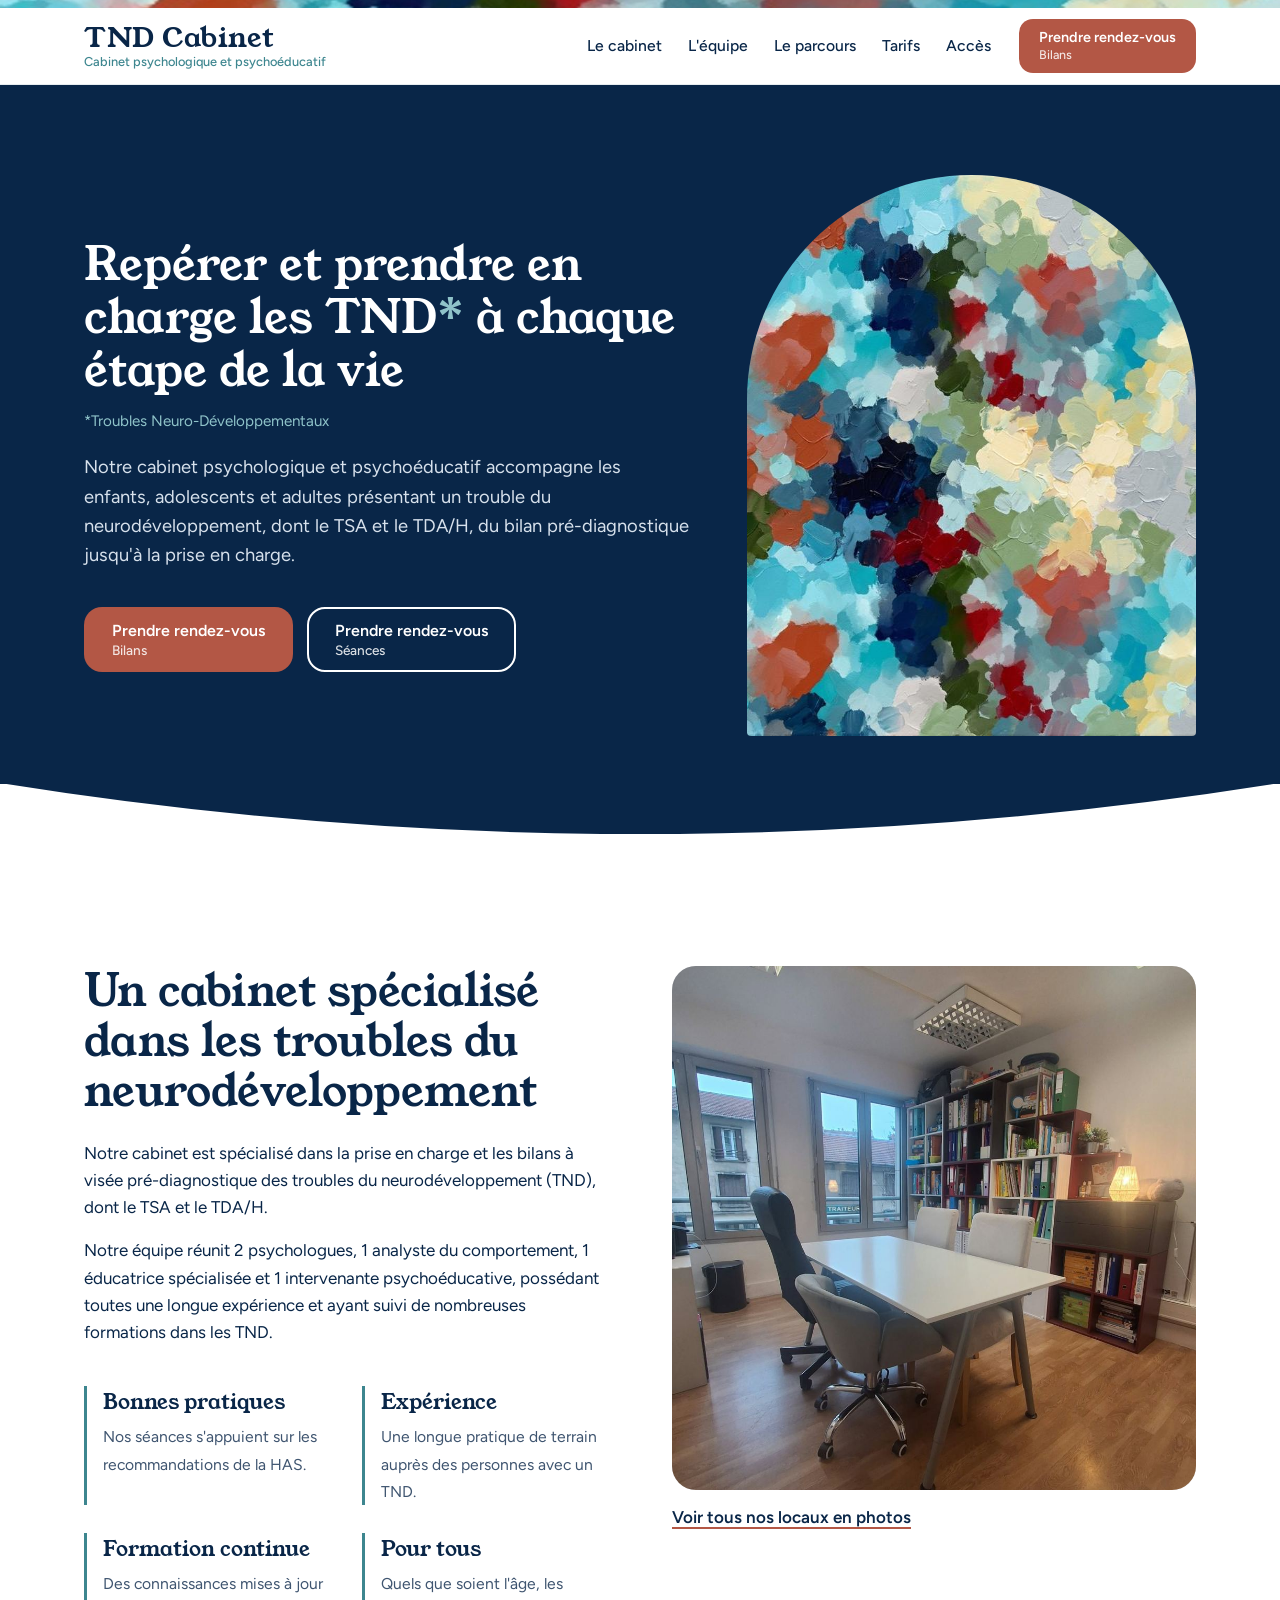
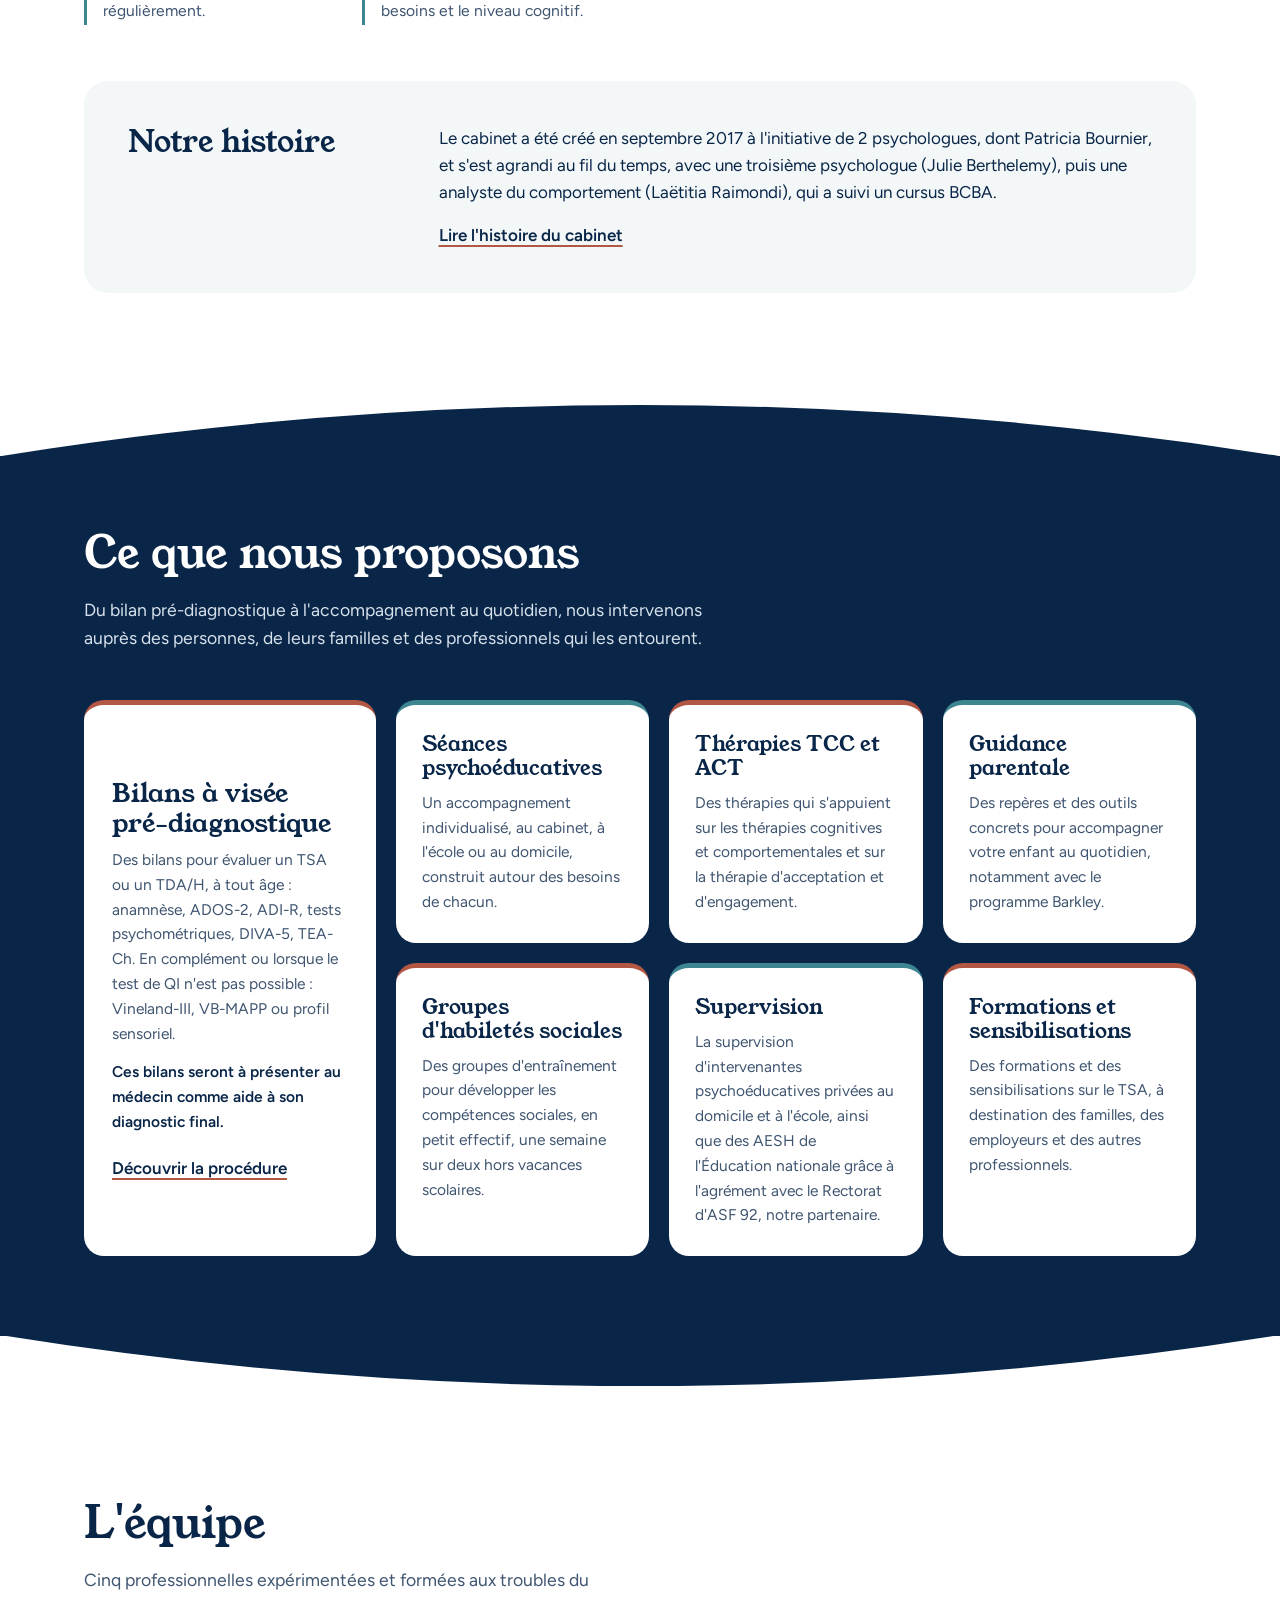
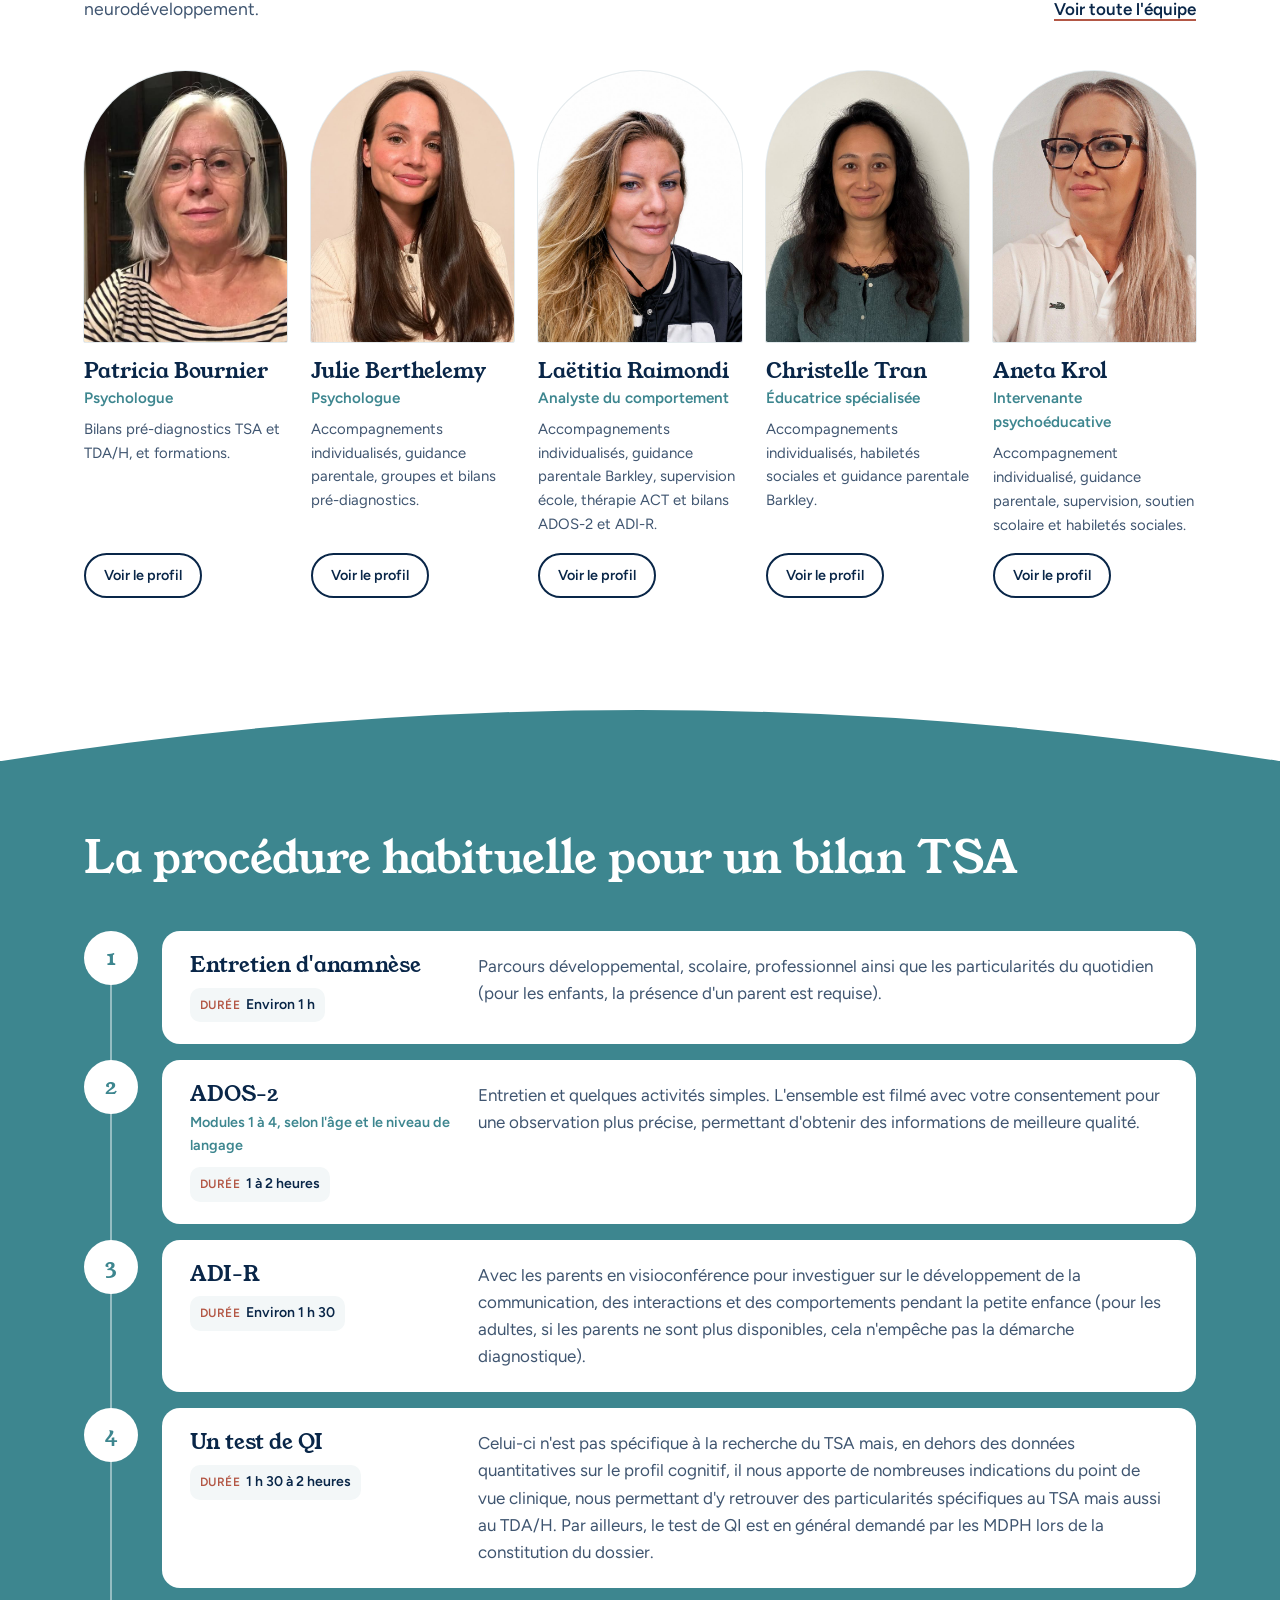
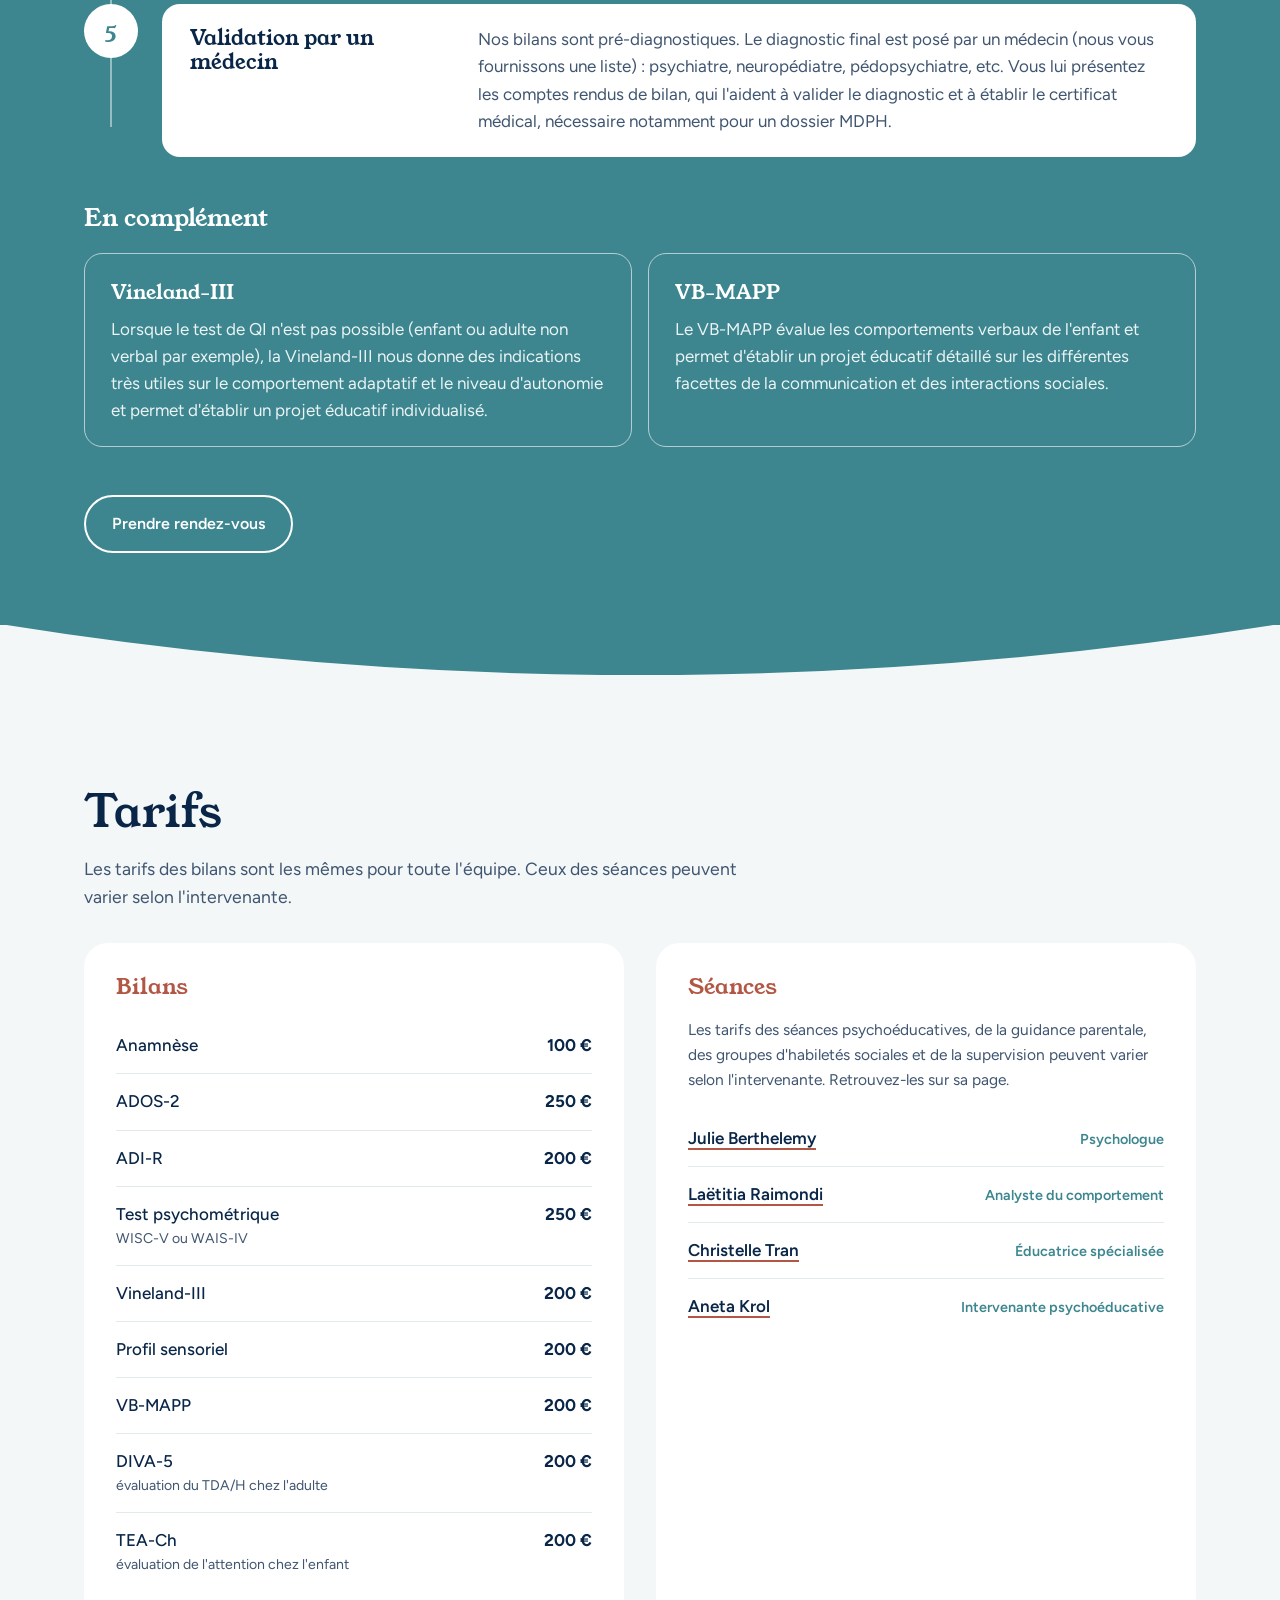
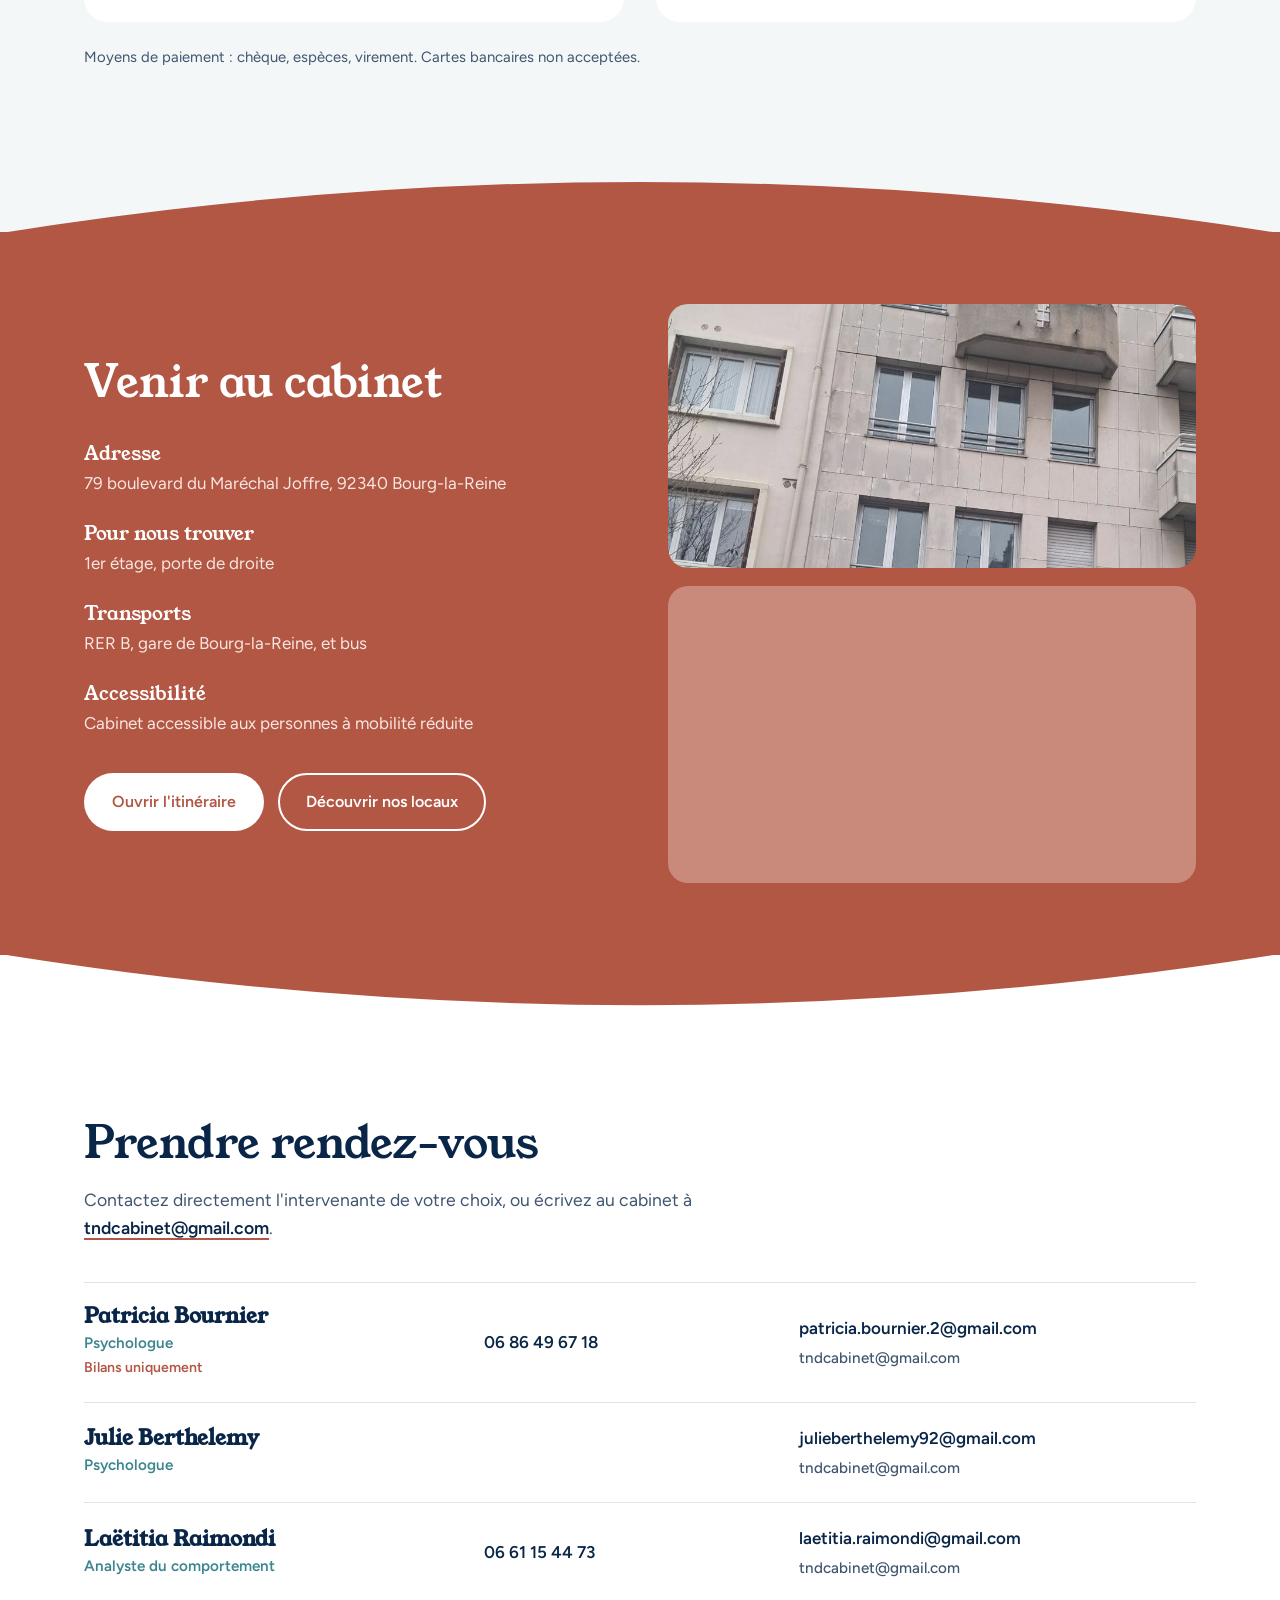
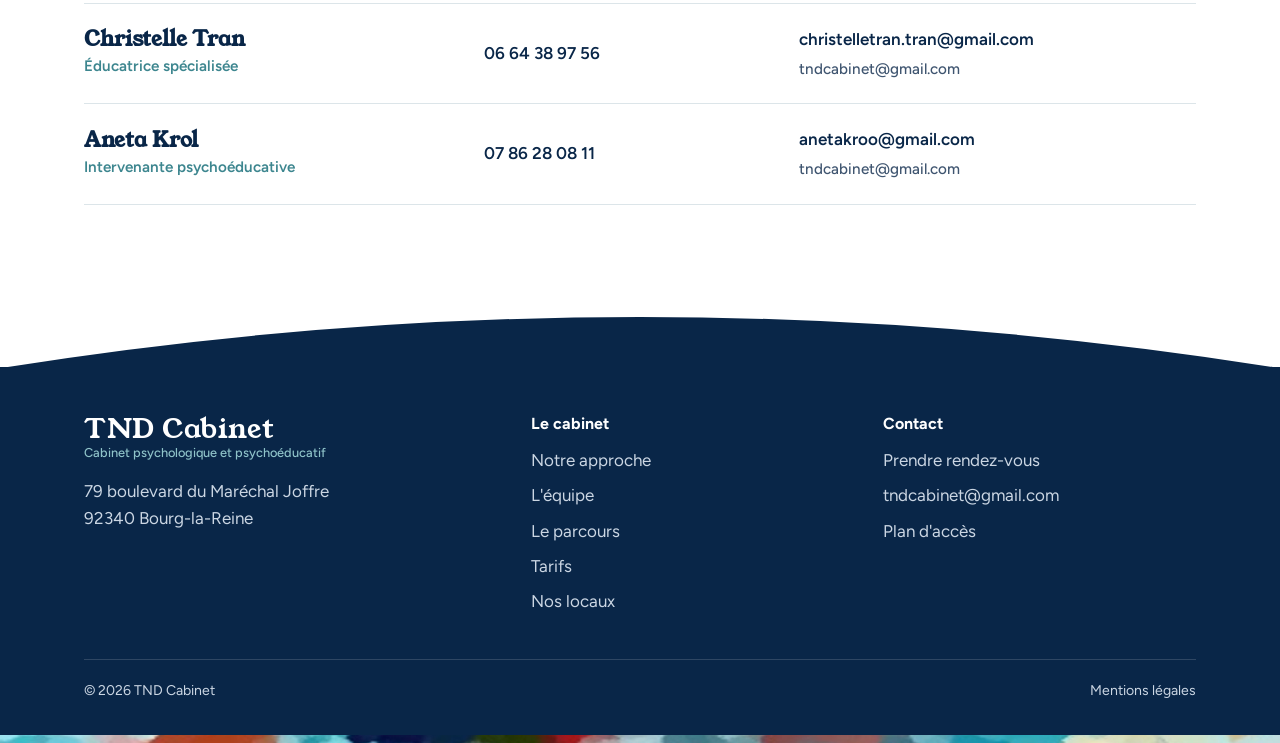
==== commit 63aaea3d: "Add files via upload" ====
--- a/index.html
+++ b/index.html
@@ -315,8 +315,7 @@
         <a href="nos-locaux.html" class="btn btn-contour btn-locaux">Découvrir nos locaux</a>
       </div>
       <div class="visuels-acces">
-        <img class="img img-facade" src="images/facade.jpg" alt="Façade de l'immeuble au 79 boulevard du Maréchal Joffre, avec le trottoir et le magasin voisin" width="1054" height="1200" loading="lazy">
-        <img class="img" src="images/entree.jpg" alt="Porte d'entrée vitrée de l'immeuble, sous le numéro 79" width="865" height="1153" loading="lazy">
+        <img class="img img-facade facade-large" src="images/facade.jpg" alt="Rez-de-chaussée du 79 boulevard du Maréchal Joffre : portail du parking, porte d'entrée vitrée et magasin voisin au store bleu" width="1400" height="702" loading="lazy">
         <iframe class="carte-img carte-google" src="https://www.google.com/maps?q=79+boulevard+du+Mar%C3%A9chal+Joffre,+92340+Bourg-la-Reine&amp;output=embed" title="Plan d'accès au cabinet, 79 boulevard du Maréchal Joffre, 92340 Bourg-la-Reine" loading="lazy" referrerpolicy="no-referrer-when-downgrade" allowfullscreen></iframe>
       </div>
     </div>
--- a/style.css
+++ b/style.css
@@ -572,5 +572,17 @@
 
 /* Façade : on garde le bas de la photo (trottoir, magasin voisin) */
 .img-facade { object-position: center bottom !important; }
-.photo .img-facade { aspect-ratio: 1054 / 1200; }
-.locaux-arrivee { align-items: end; }
+
+/* Façade recadrée sur le rez-de-chaussée */
+.visuels-acces .facade-large { grid-column: 1 / -1; aspect-ratio: 2 / 1 !important; object-position: center !important; }
+.locaux-arrivee { grid-template-columns: 1fr; gap: 40px; }
+.locaux-arrivee .etapes-arrivee { grid-template-columns: repeat(3, 1fr); gap: 24px; }
+.arrivee-photos { display: grid; grid-template-columns: 1.99fr .75fr; gap: 20px; align-items: start; }
+.arrivee-photos .photo img { aspect-ratio: auto; height: auto; }
+.arrivee-photos .photo:first-child img { aspect-ratio: 1400 / 702; }
+.arrivee-photos .photo:last-child img { aspect-ratio: 865 / 1153; }
+@media (max-width: 860px) {
+  .locaux-arrivee .etapes-arrivee { grid-template-columns: 1fr; }
+  .arrivee-photos { grid-template-columns: 1fr; }
+  .arrivee-photos .photo:last-child { max-width: 360px; }
+}
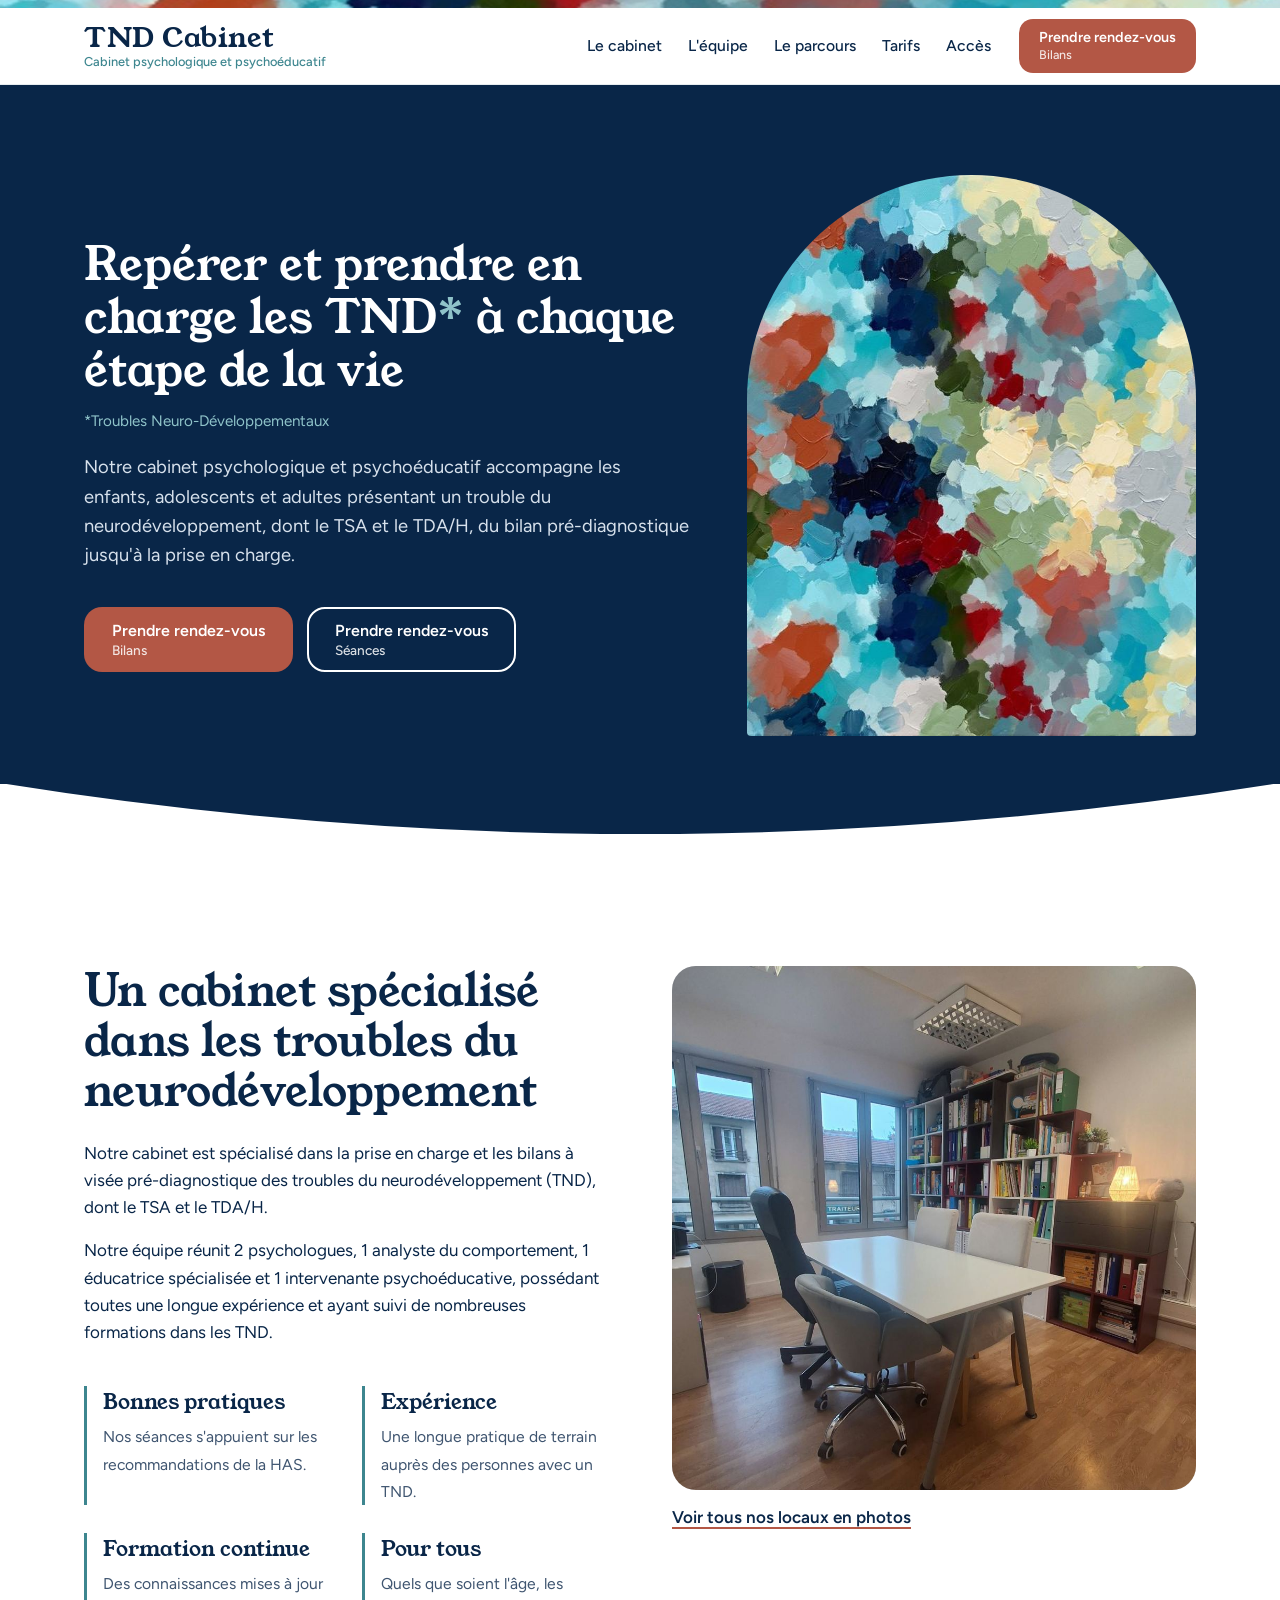
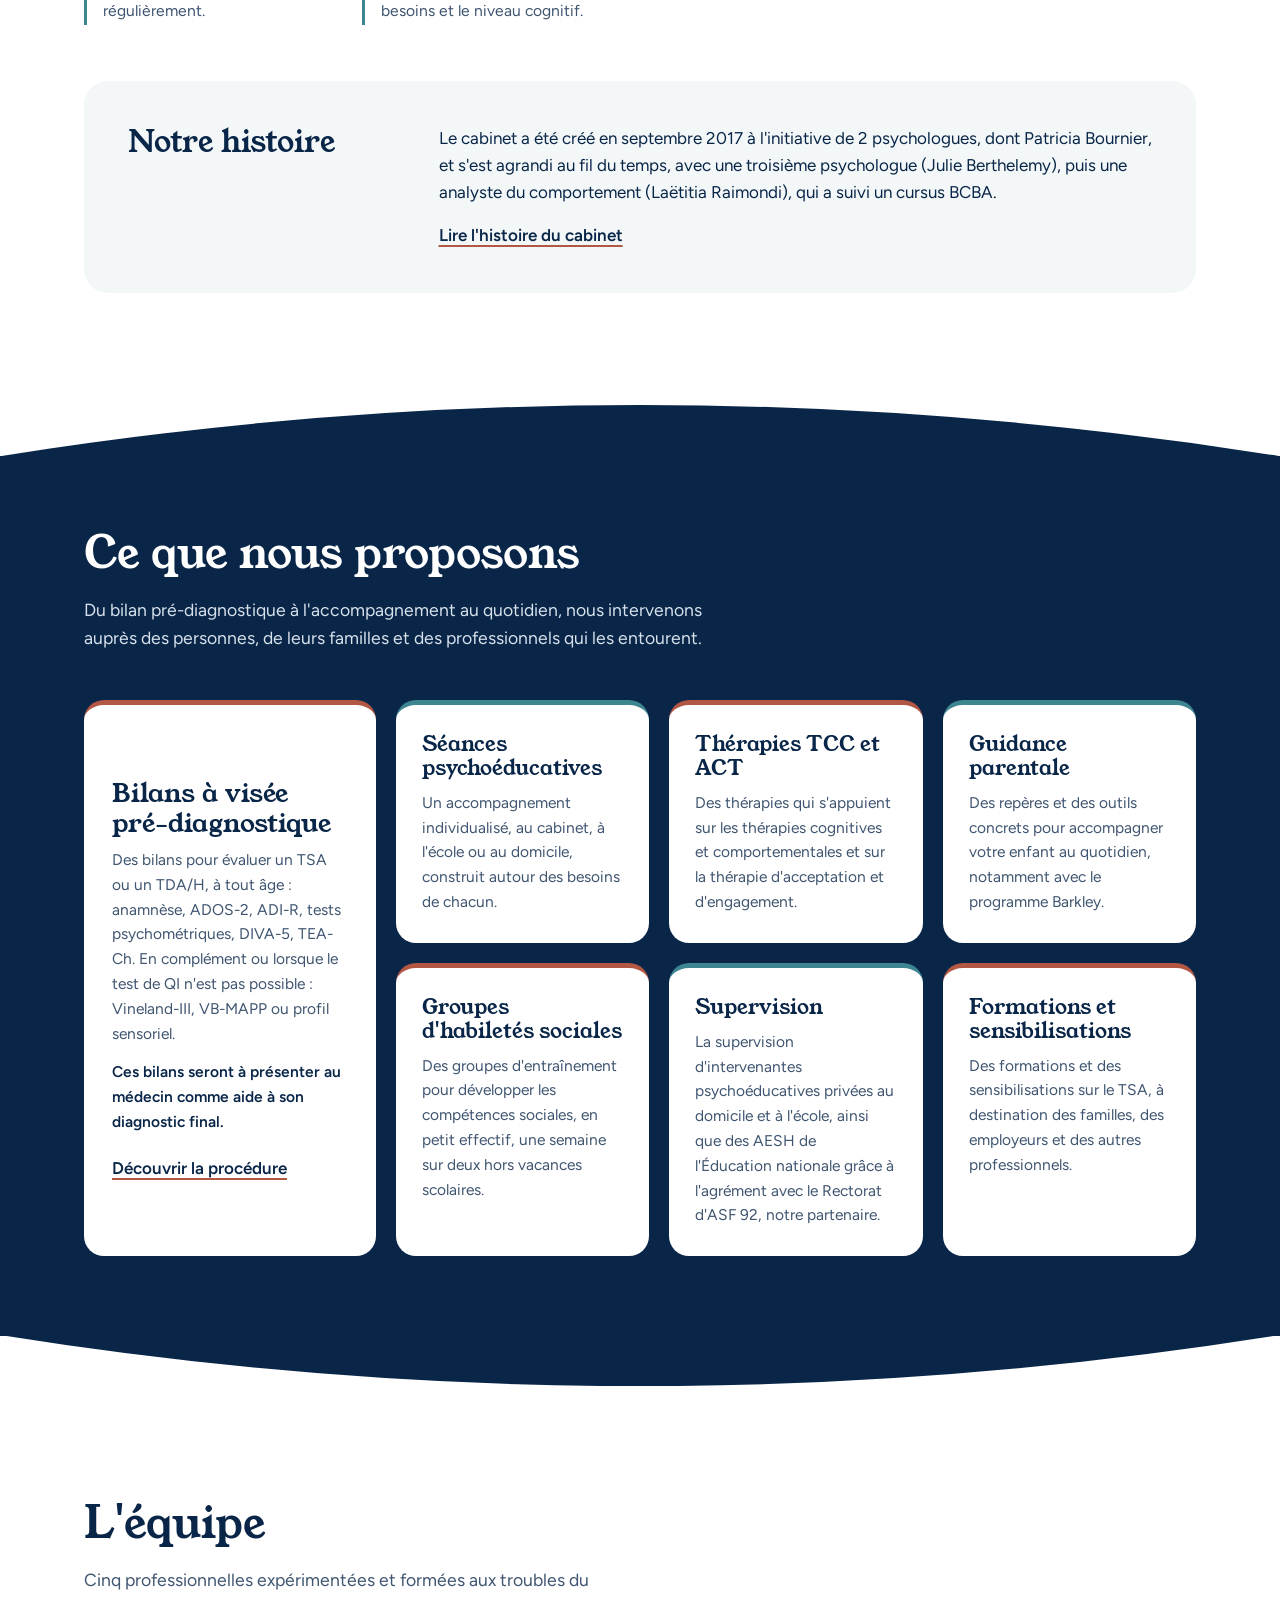
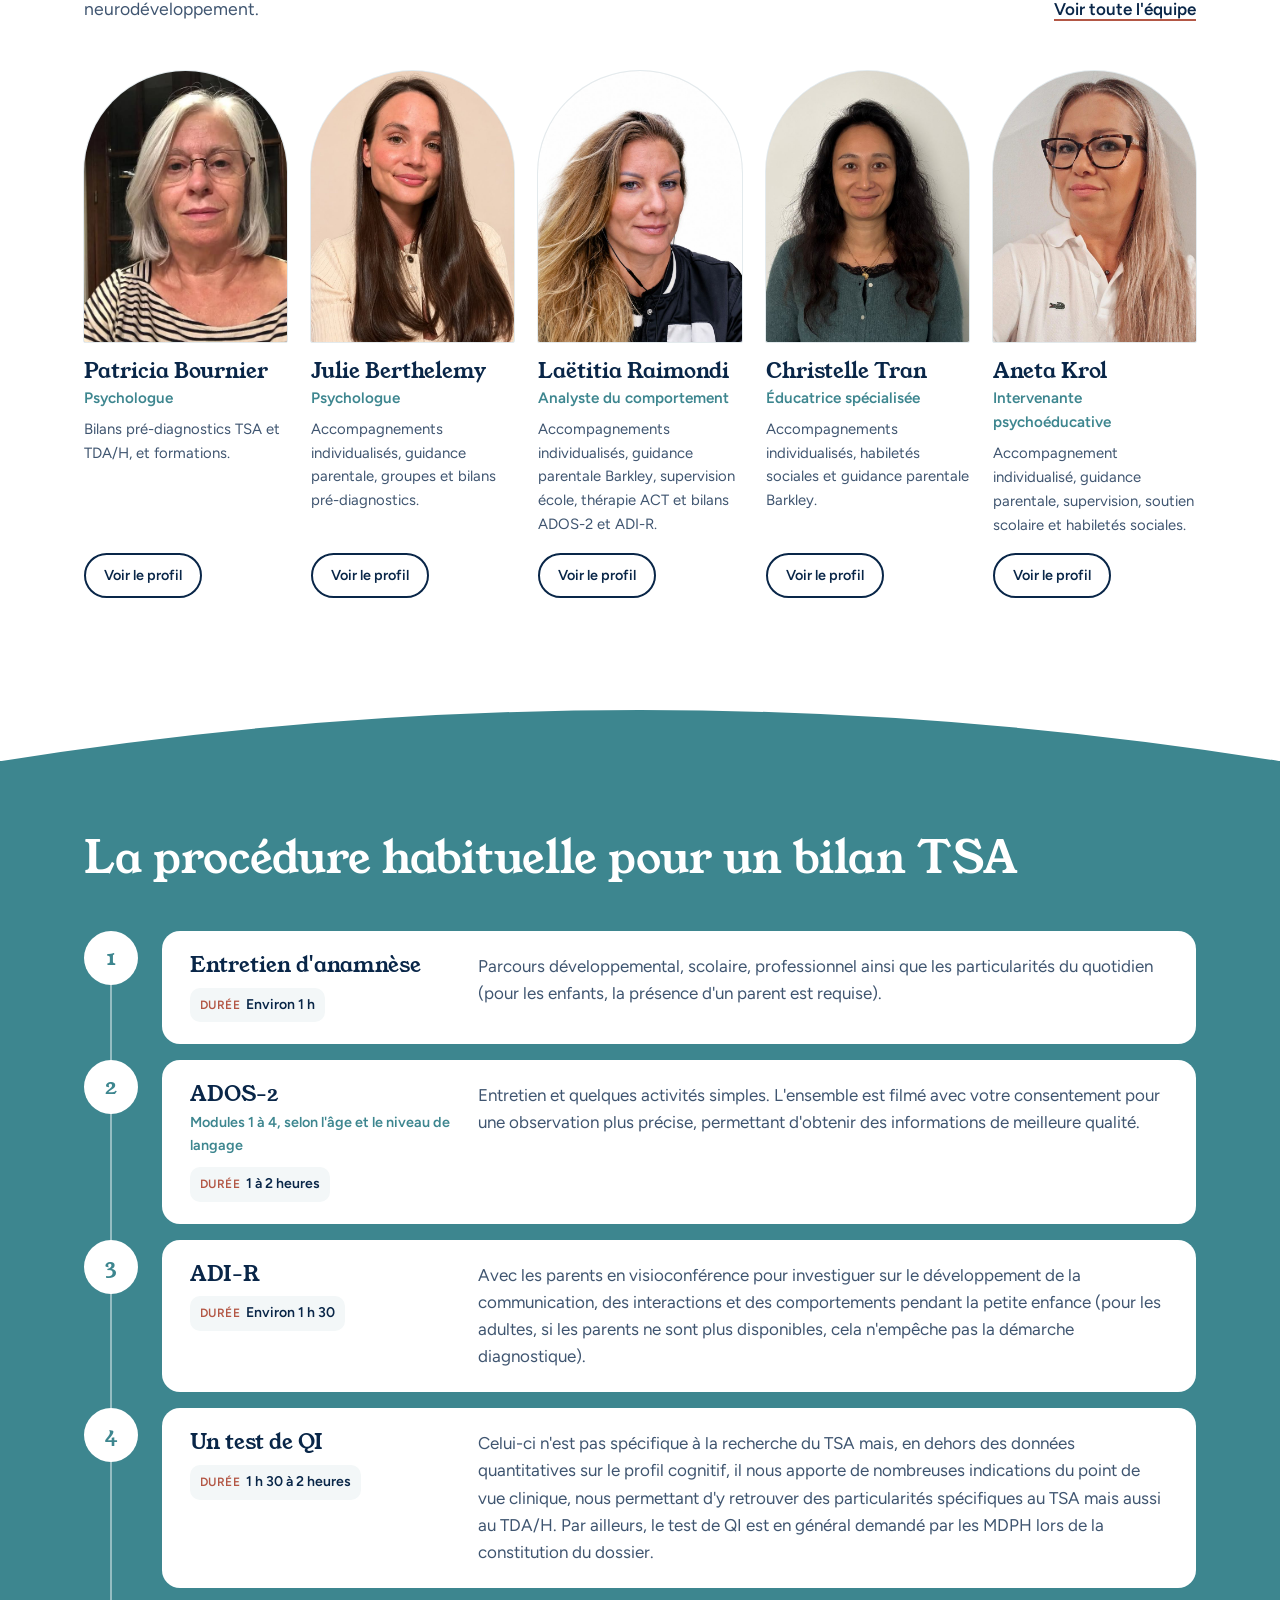
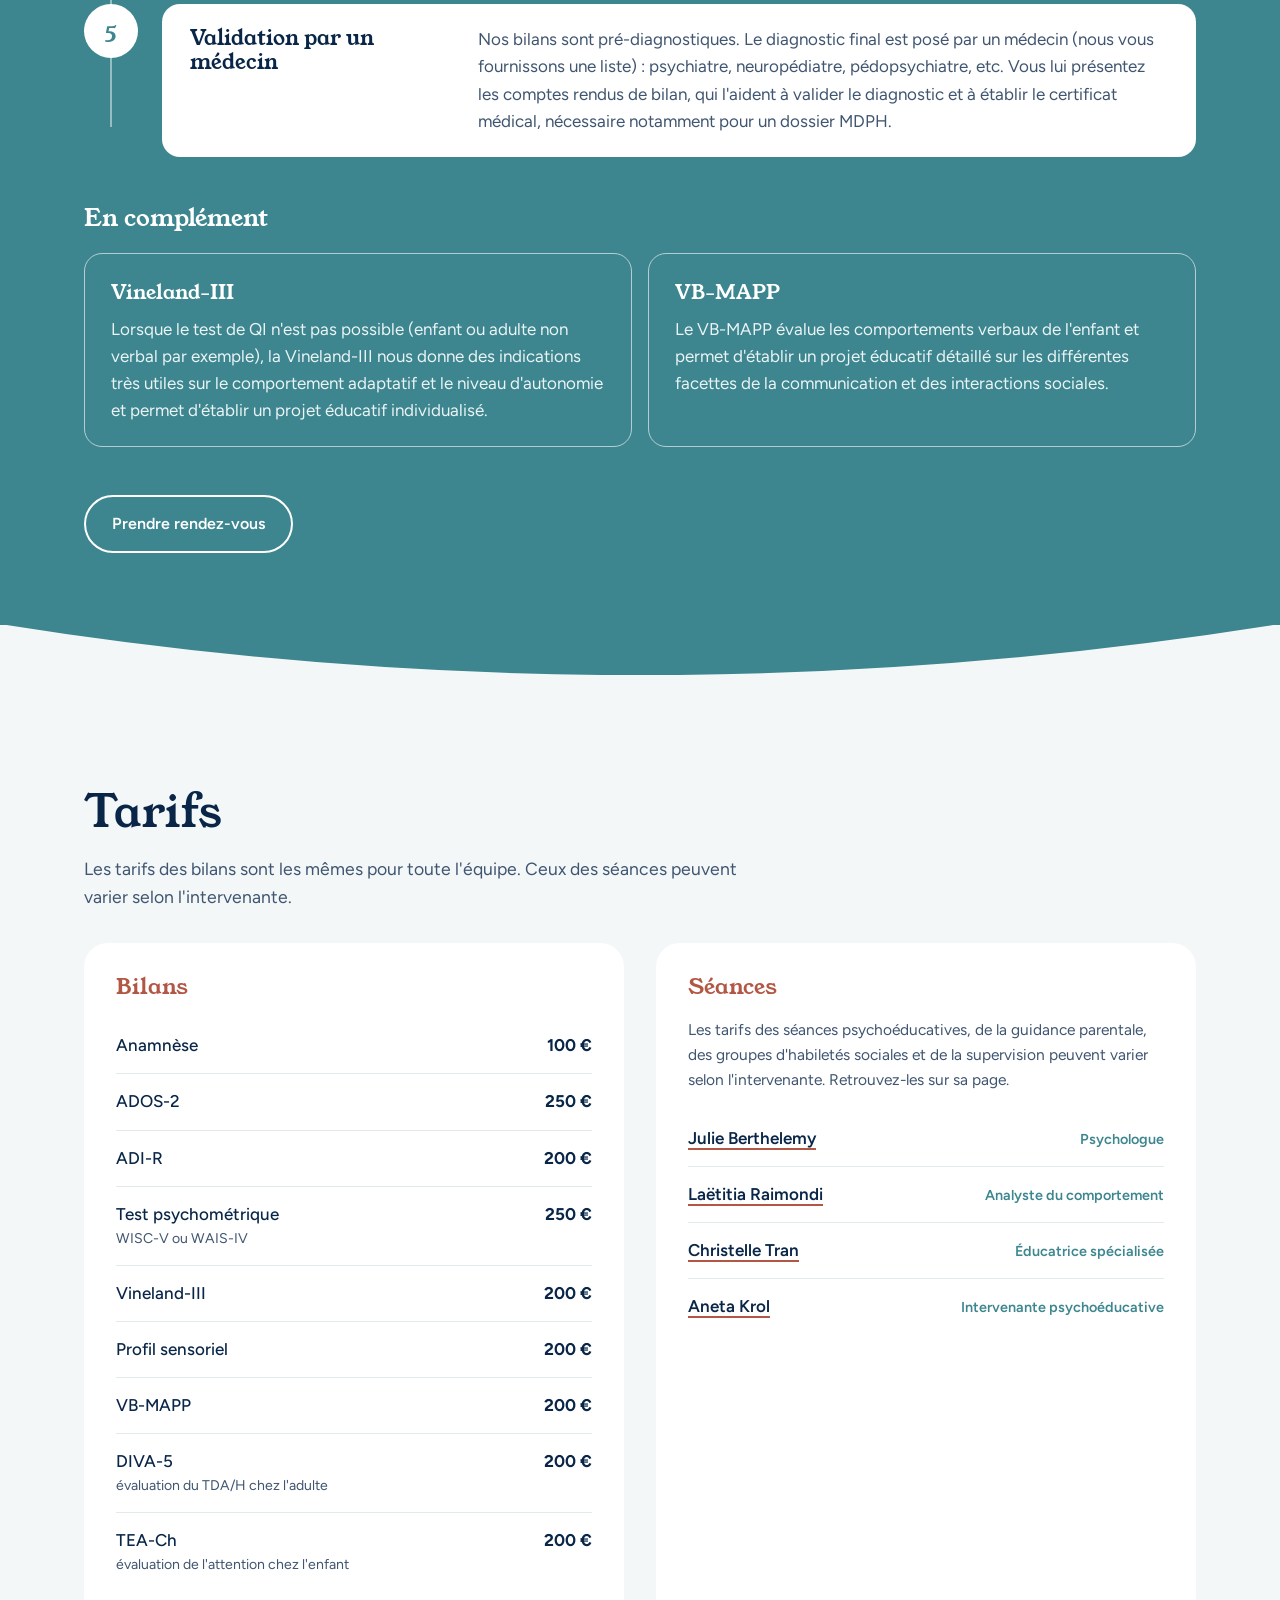
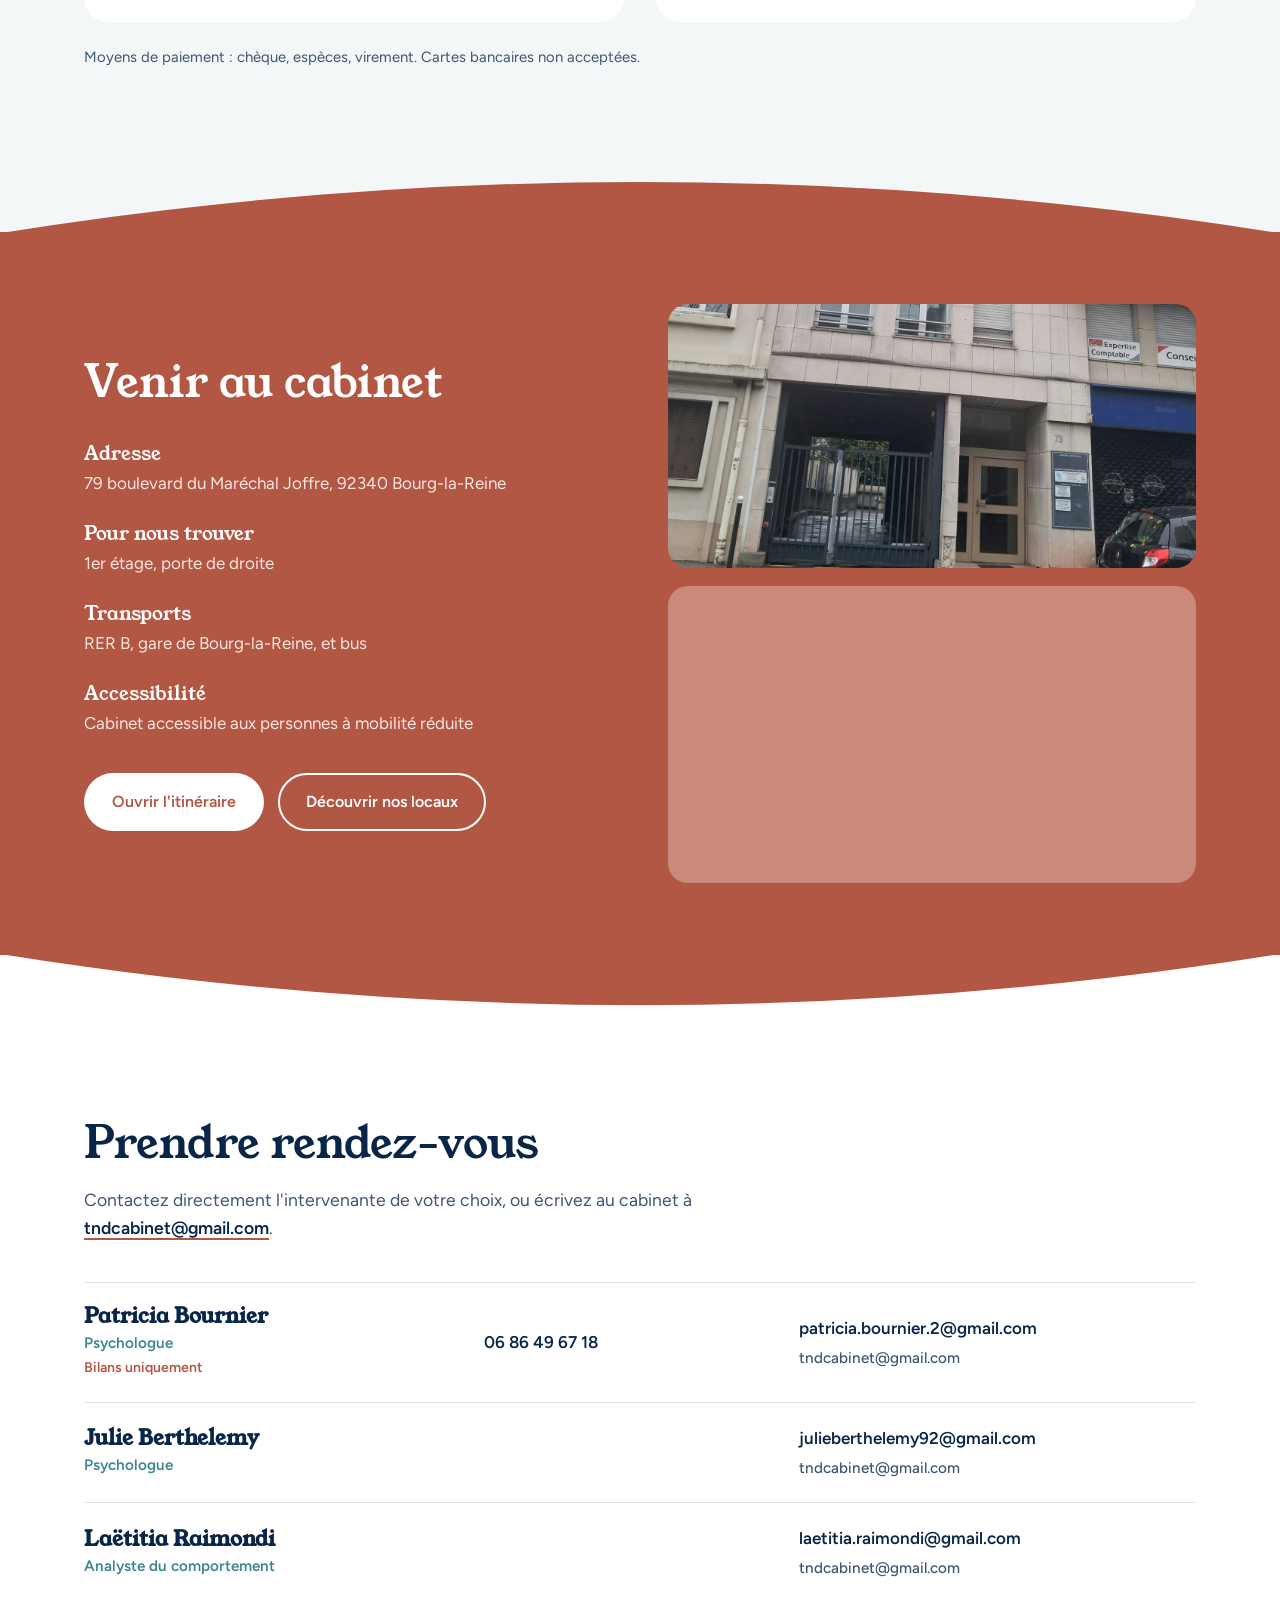
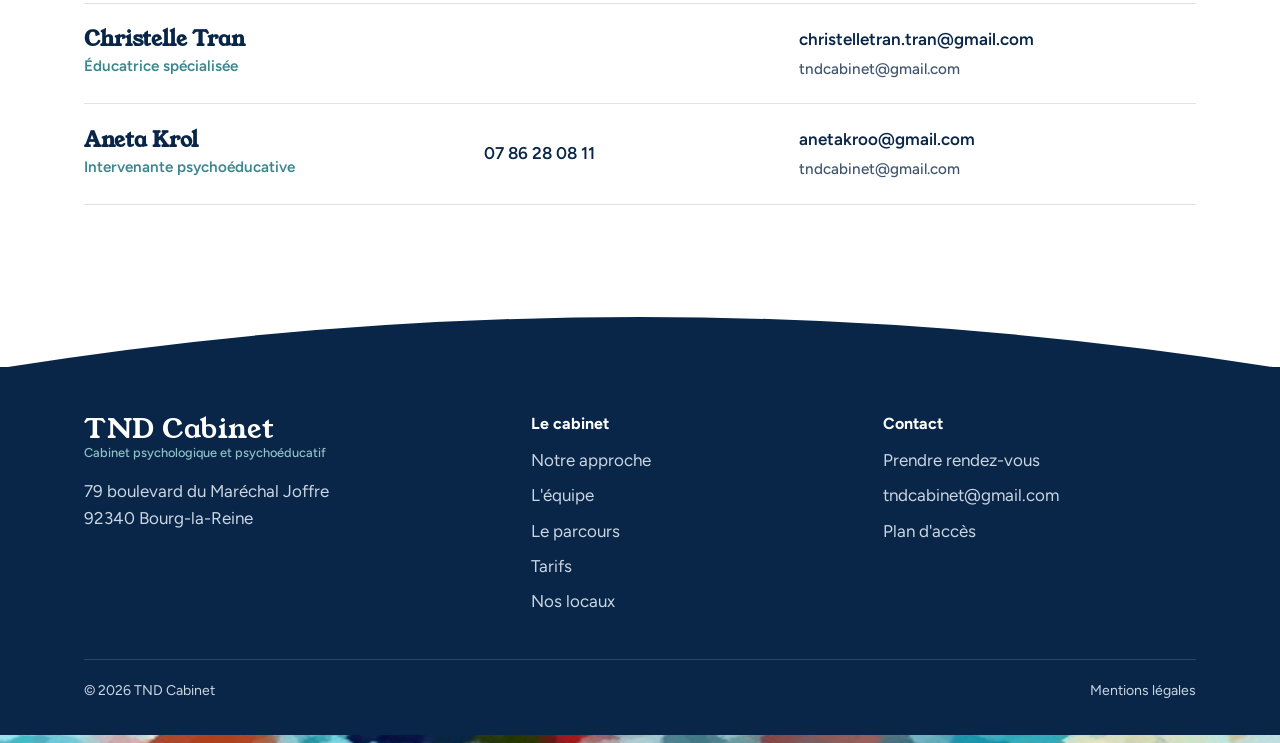
==== commit 30fe25ce: "Add files via upload" ====
--- a/index.html
+++ b/index.html
@@ -356,7 +356,7 @@
             <h3><a href="laetitia-raimondi.html">Laëtitia Raimondi</a></h3>
             <p class="role">Analyste du comportement</p>
           </div>
-          <a href="tel:+33661154473">06 61 15 44 73</a>
+          <span class="sans-tel" aria-hidden="true"></span>
           <div class="mails">
             <a href="mailto:laetitia.raimondi@gmail.com">laetitia.raimondi@gmail.com</a>
             <a href="mailto:tndcabinet@gmail.com">tndcabinet@gmail.com</a>
@@ -367,7 +367,7 @@
             <h3><a href="christelle-tran.html">Christelle Tran</a></h3>
             <p class="role">Éducatrice spécialisée</p>
           </div>
-          <a href="tel:+33664389756">06 64 38 97 56</a>
+          <span class="sans-tel" aria-hidden="true"></span>
           <div class="mails">
             <a href="mailto:christelletran.tran@gmail.com">christelletran.tran@gmail.com</a>
             <a href="mailto:tndcabinet@gmail.com">tndcabinet@gmail.com</a>
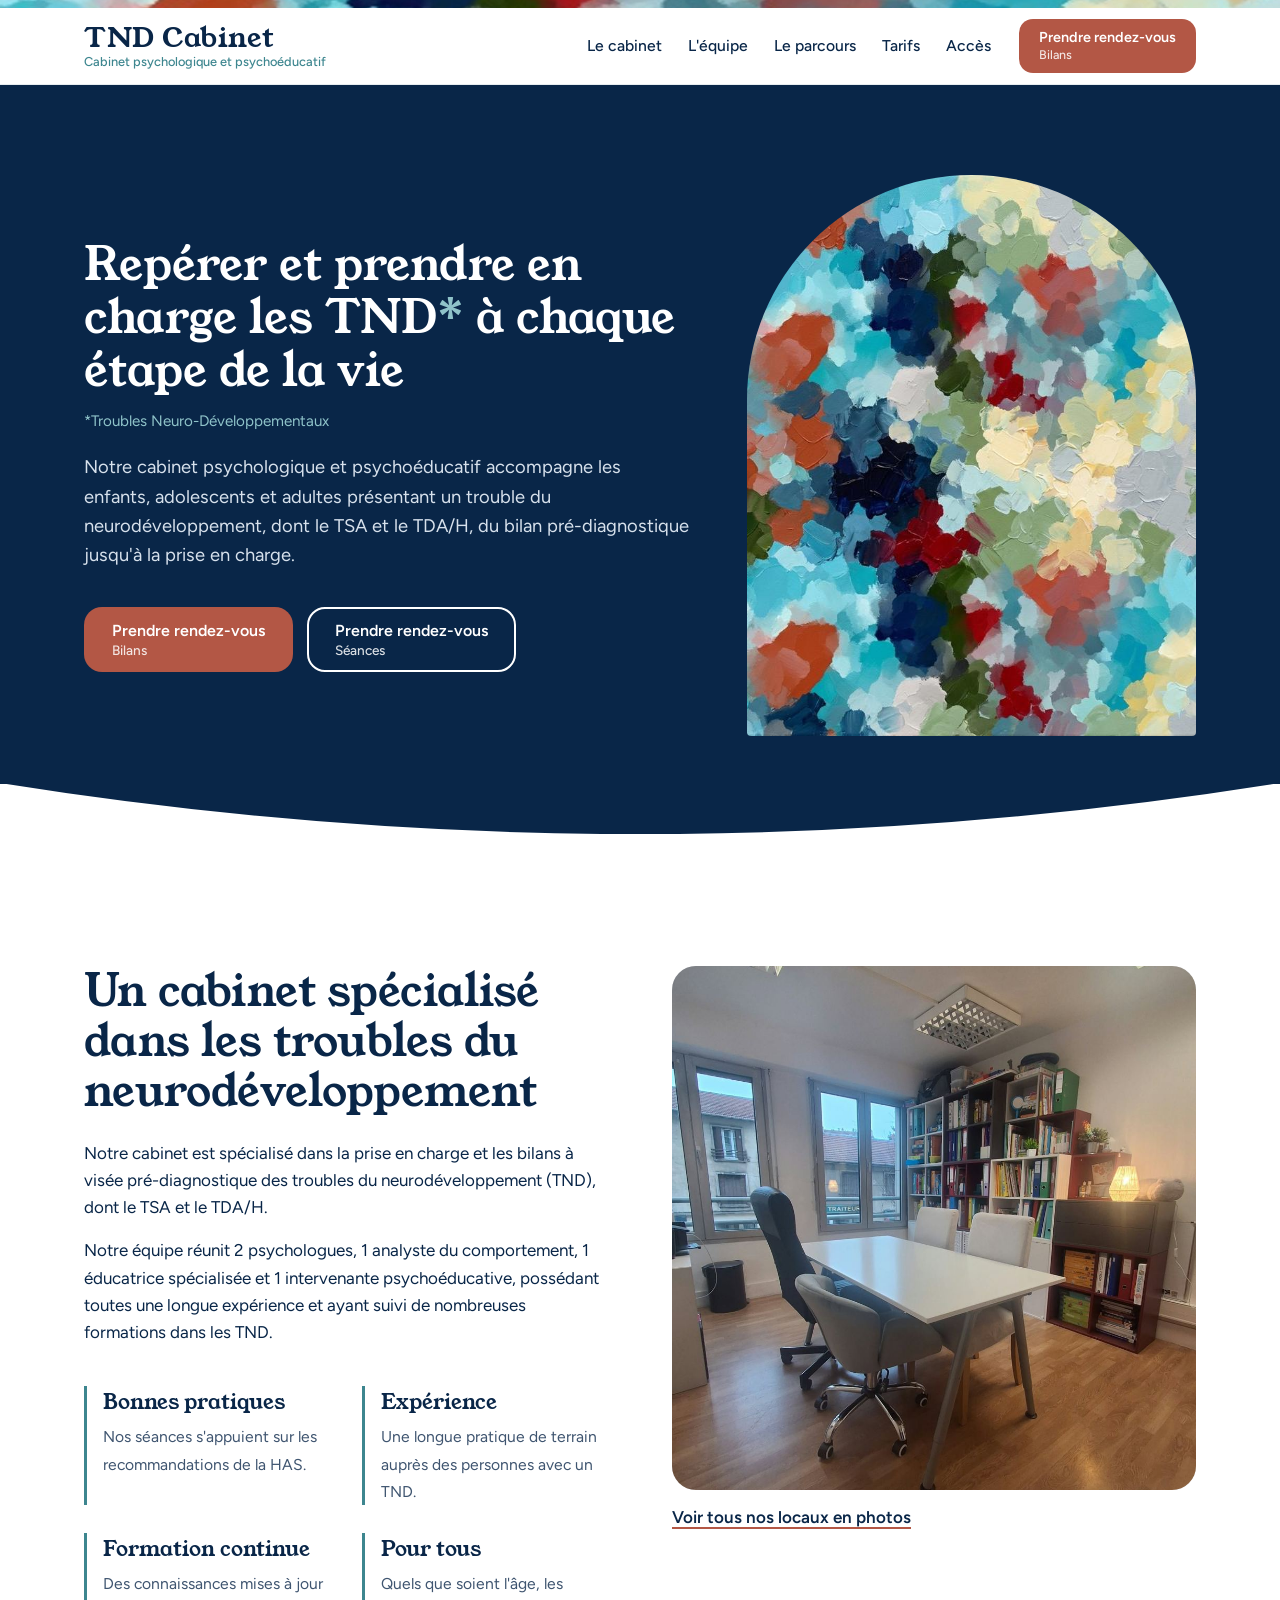
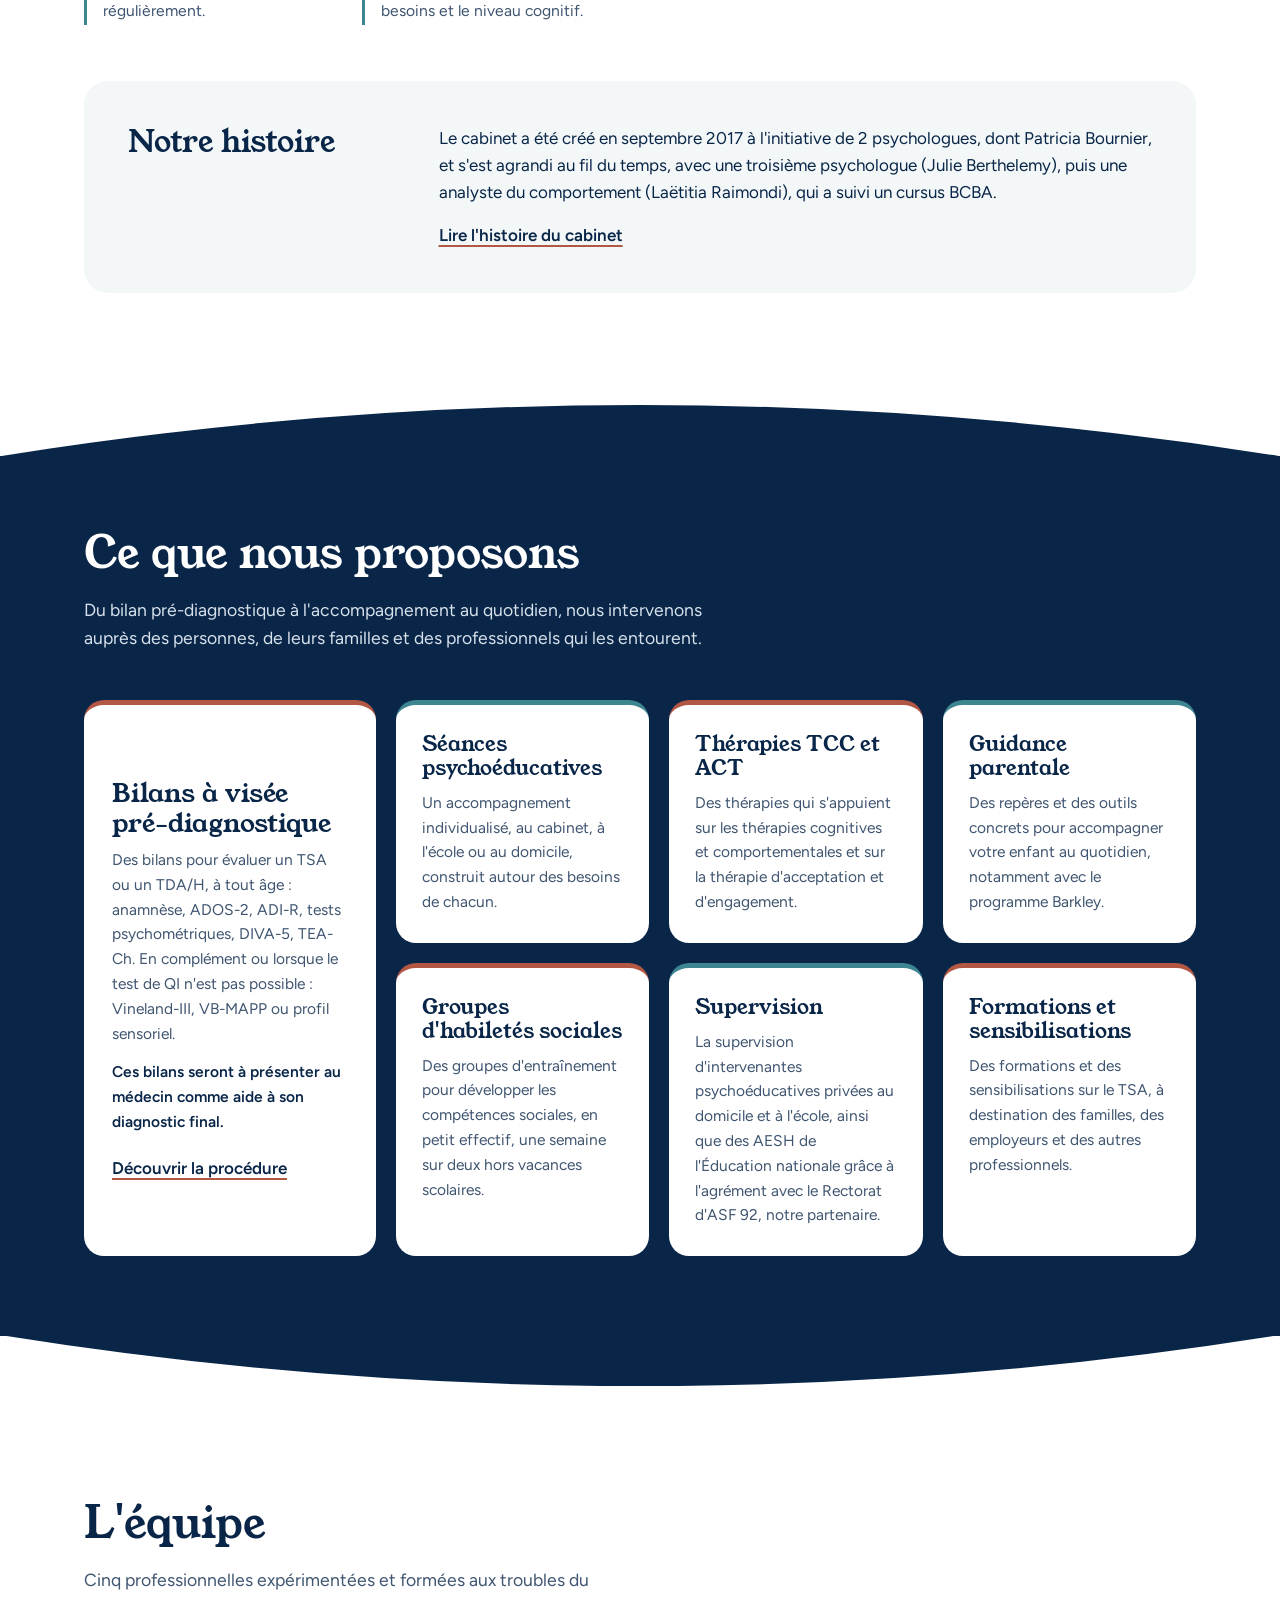
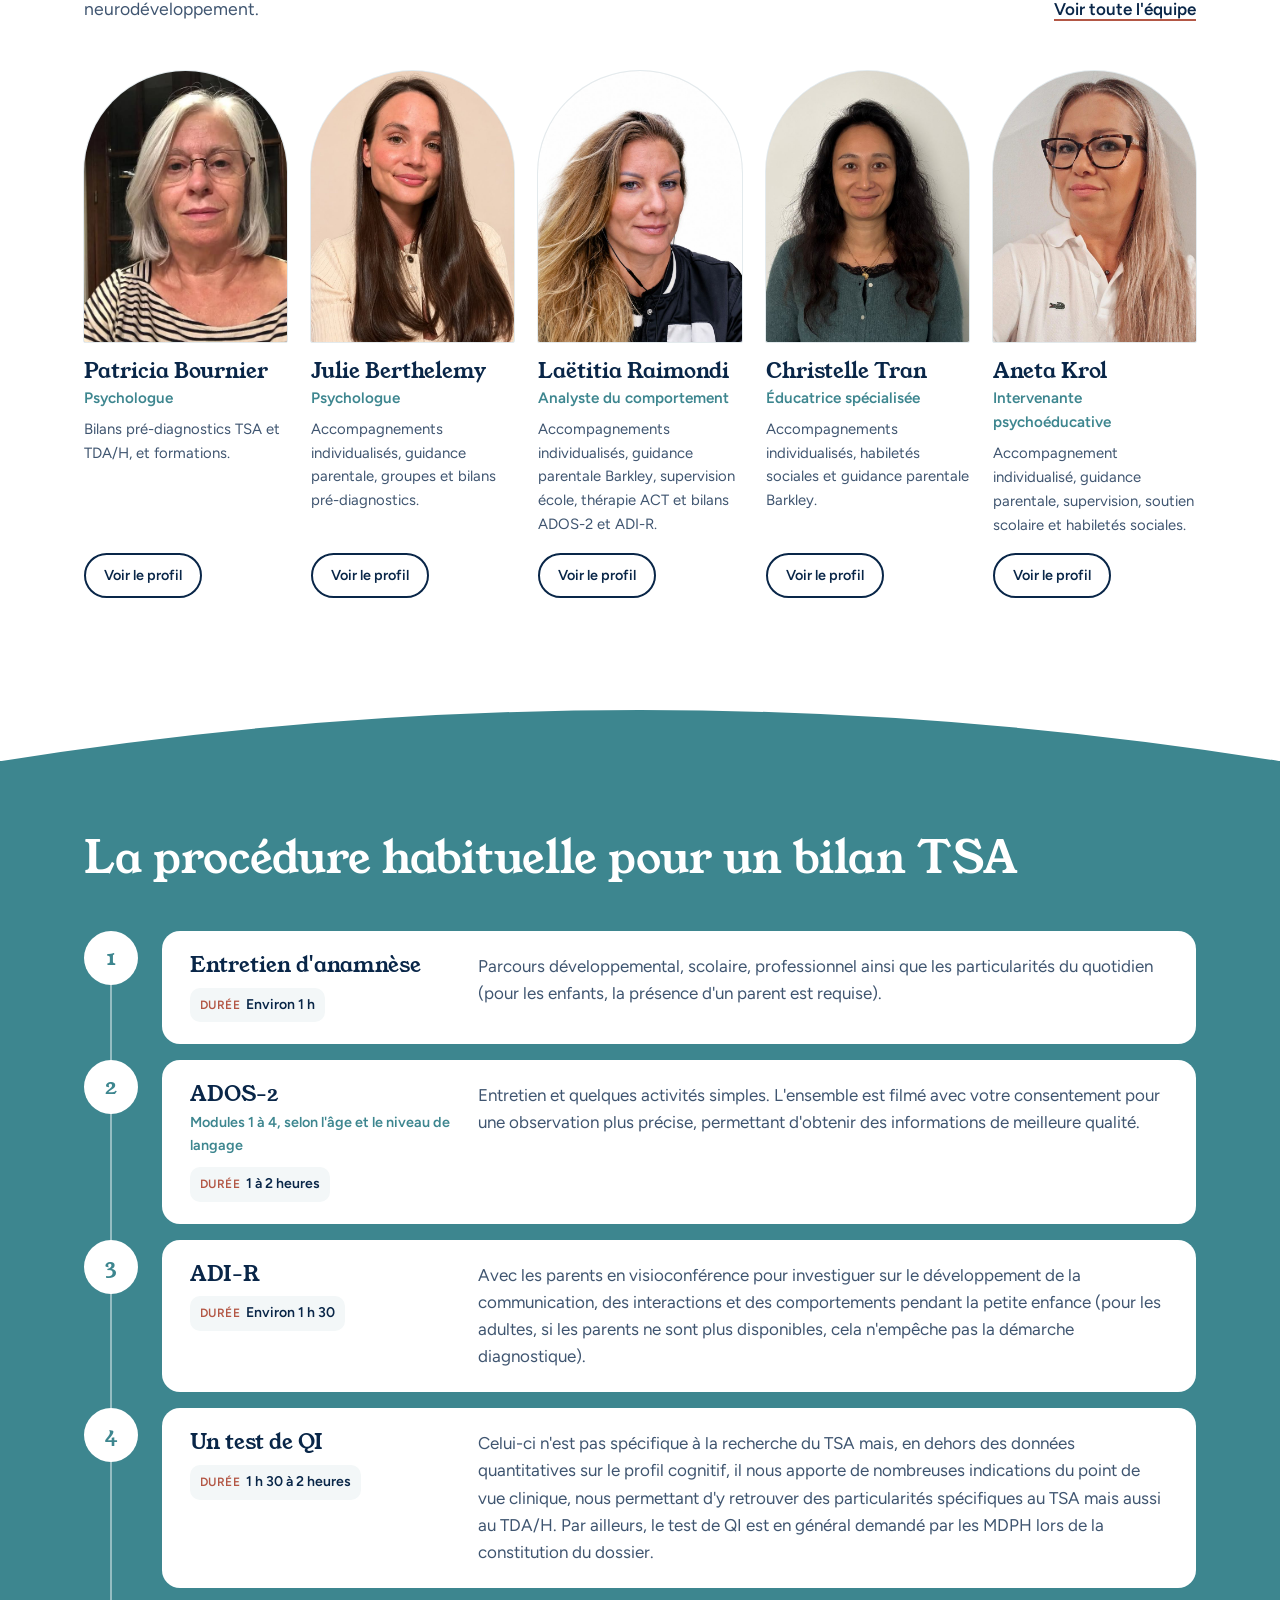
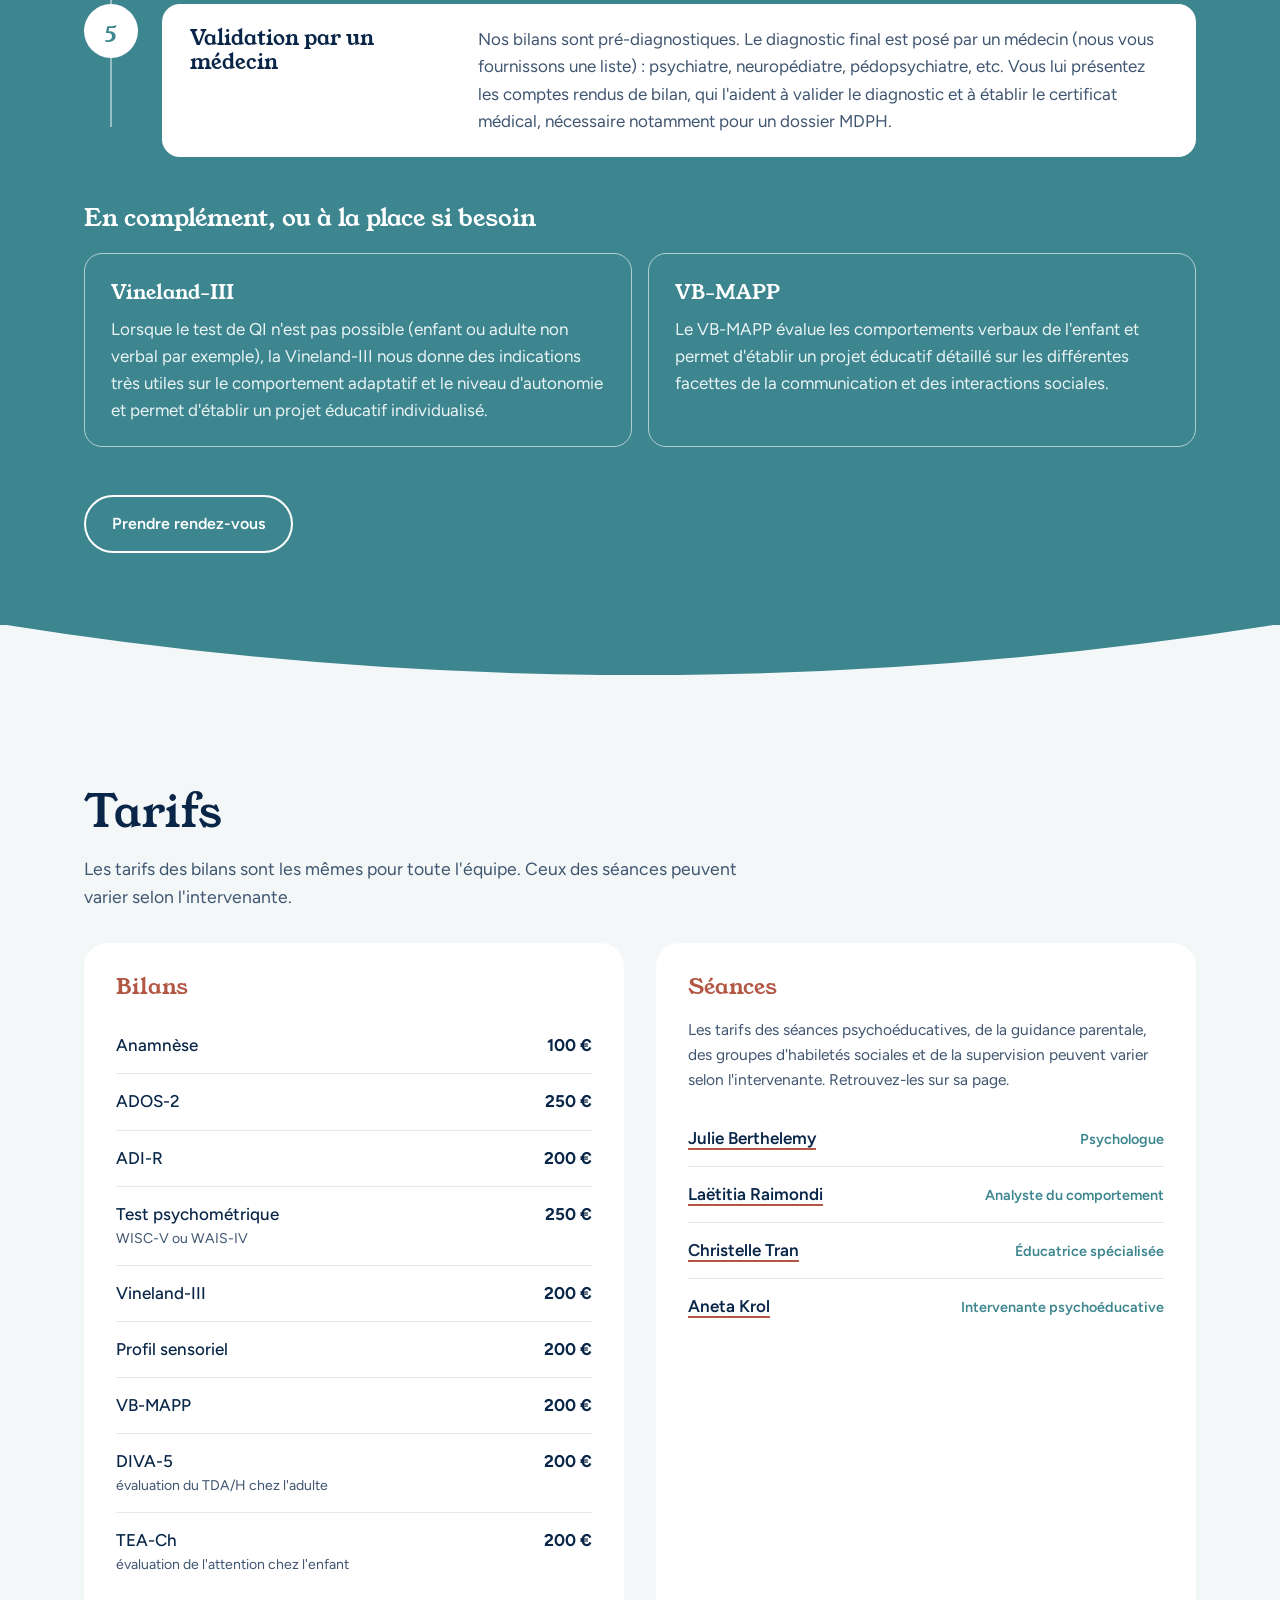
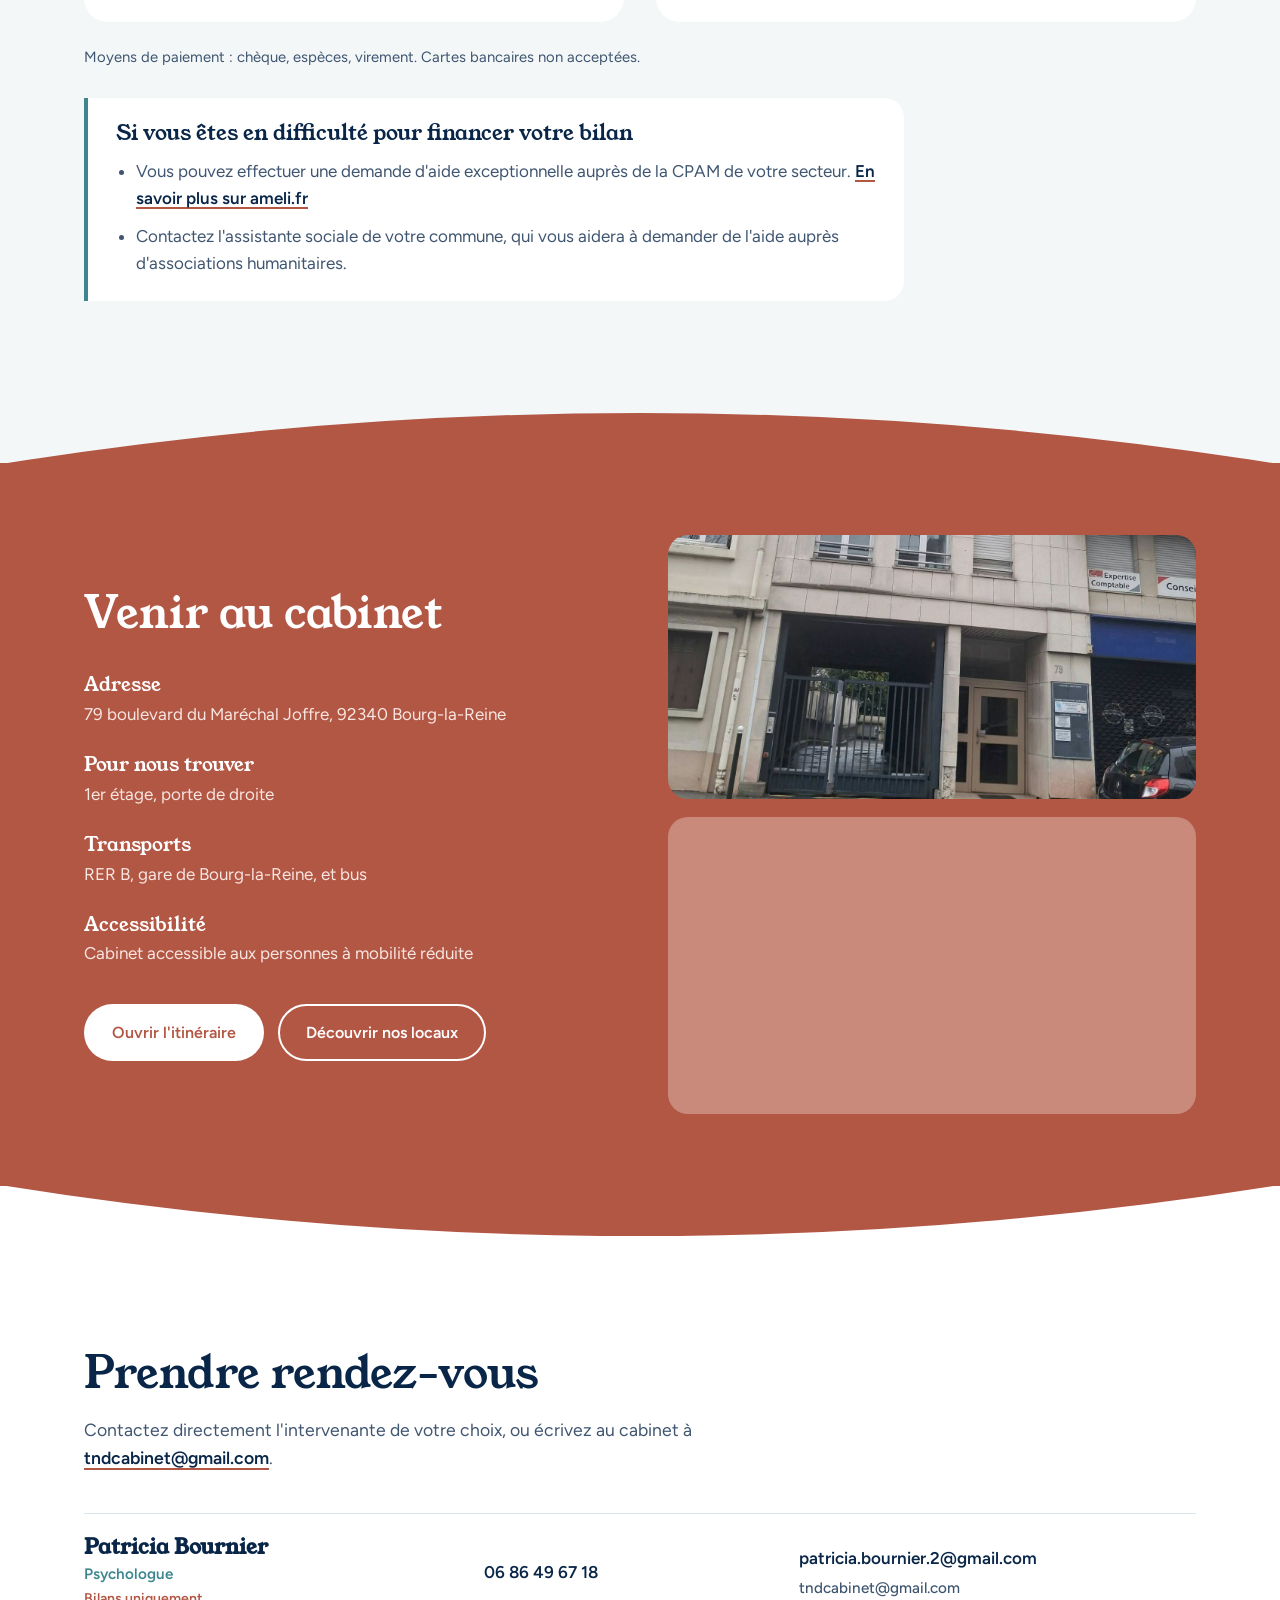
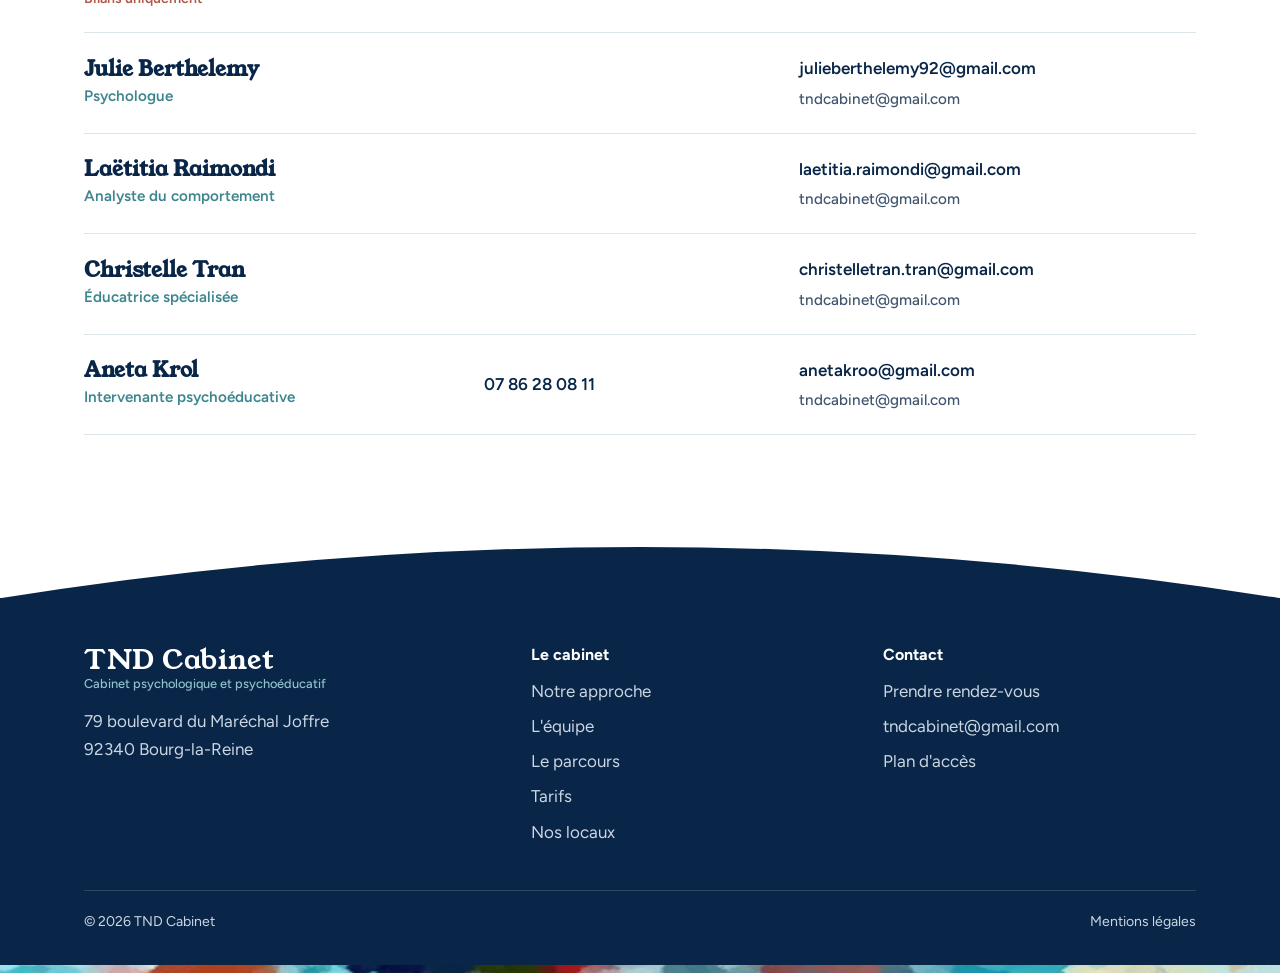
==== commit 6e976fdf: "Add files via upload" ====
--- a/index.html
+++ b/index.html
@@ -248,7 +248,7 @@
           </div>
         </li>
       </ol>
-      <h3 class="complement-titre">En complément</h3>
+      <h3 class="complement-titre">En complément, ou à la place si besoin</h3>
       <ul class="complements">
         <li>
           <h4>Vineland-III</h4>
@@ -296,6 +296,13 @@
         </div>
       </div>
       <p class="note">Moyens de paiement : chèque, espèces, virement. Cartes bancaires non acceptées.</p>
+      <aside class="aide-financement" aria-labelledby="titre-aide">
+        <h3 id="titre-aide">Si vous êtes en difficulté pour financer votre bilan</h3>
+        <ul>
+          <li>Vous pouvez effectuer une demande d'aide exceptionnelle auprès de la CPAM de votre secteur. <a href="https://www.ameli.fr/assure/droits-demarches/difficultes-acces-droits-soins/aides-financieres-individuelles" target="_blank" rel="noopener">En savoir plus sur ameli.fr</a></li>
+          <li>Contactez l'assistante sociale de votre commune, qui vous aidera à demander de l'aide auprès d'associations humanitaires.</li>
+        </ul>
+      </aside>
     </div>
   </section>
 
--- a/style.css
+++ b/style.css
@@ -586,3 +586,10 @@
   .arrivee-photos { grid-template-columns: 1fr; }
   .arrivee-photos .photo:last-child { max-width: 360px; }
 }
+
+/* Aide au financement des bilans */
+.aide-financement { margin-top: 28px; background: var(--blanc); border-left: 4px solid var(--teal); border-radius: 0 20px 20px 0; padding: 24px 28px; max-width: 820px; }
+.aide-financement h3 { font-size: 1.3rem; margin-bottom: 12px; }
+.aide-financement ul { margin: 0; padding-left: 20px; display: grid; gap: 10px; color: var(--texte-doux); }
+.aide-financement a { color: var(--marine); font-weight: 600; text-underline-offset: 3px; text-decoration-color: var(--terracotta); text-decoration-thickness: 2px; }
+.aide-financement a:hover { color: var(--terracotta); }
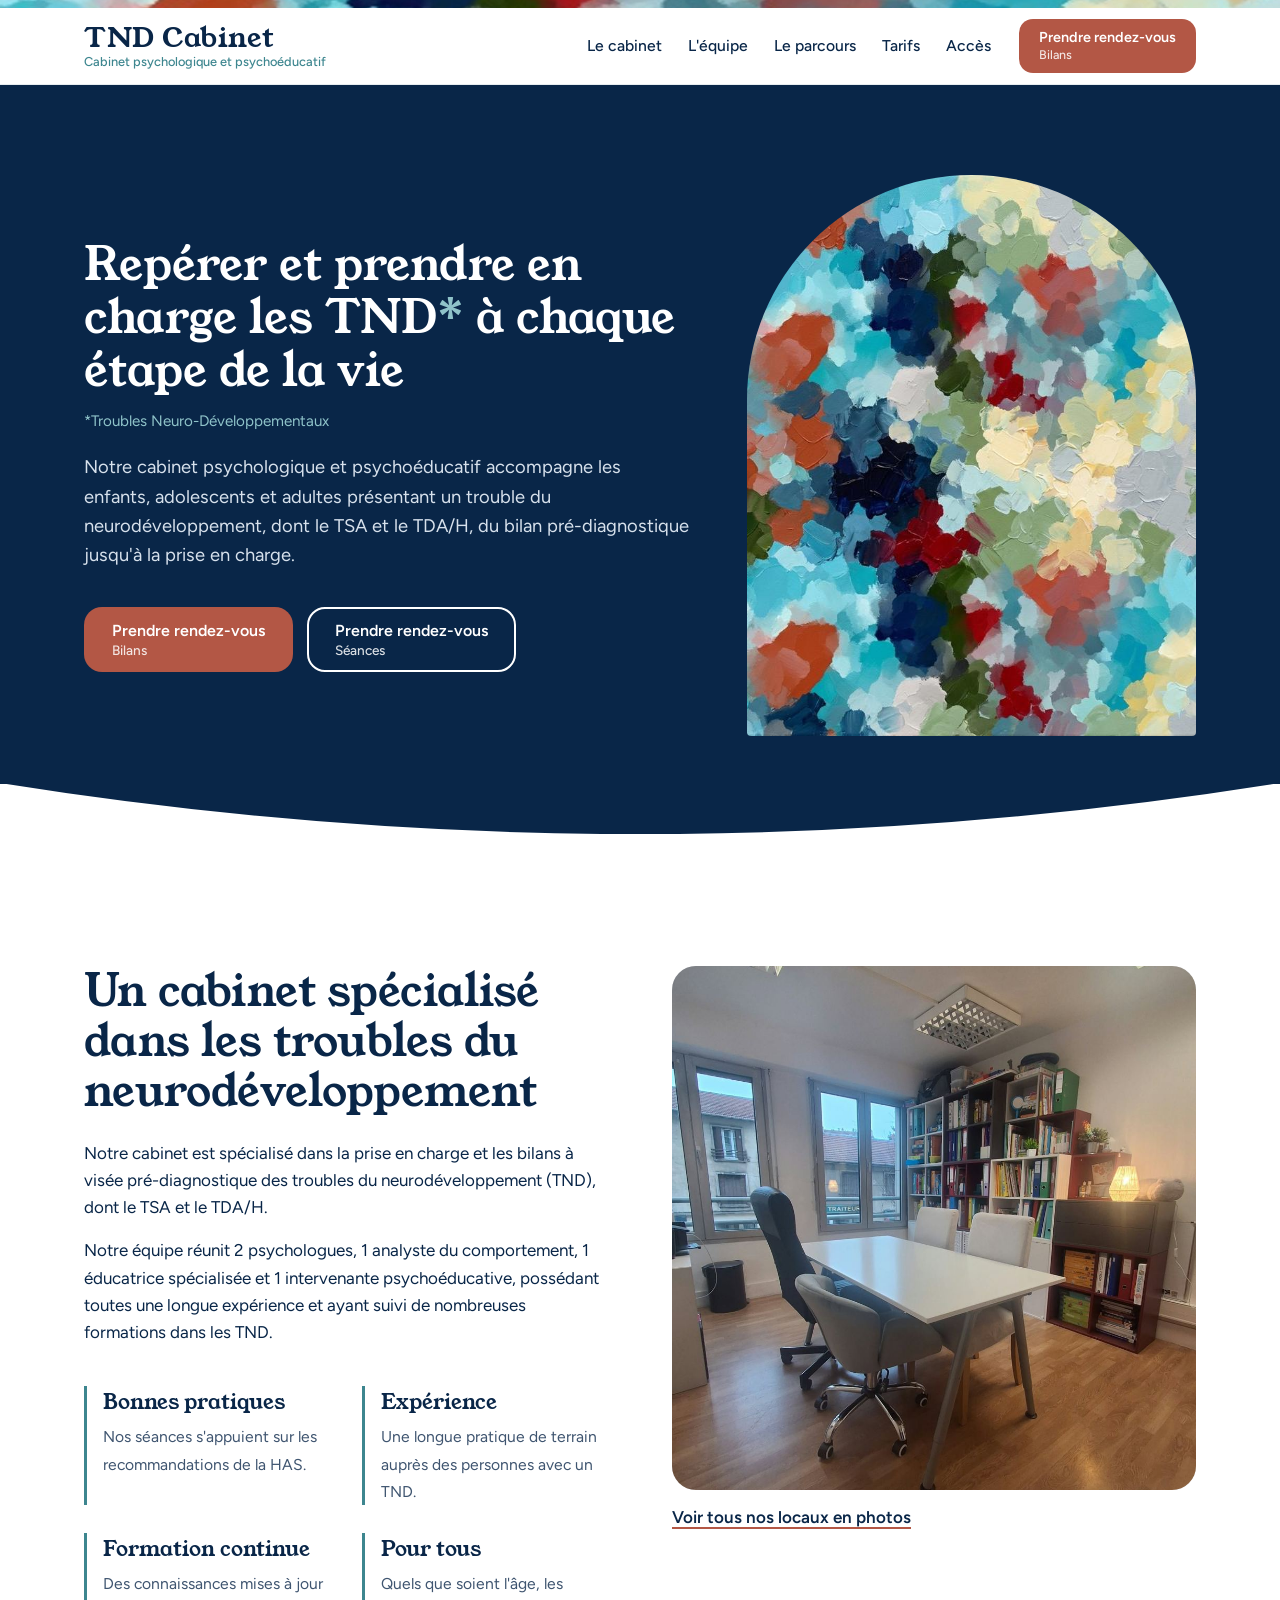
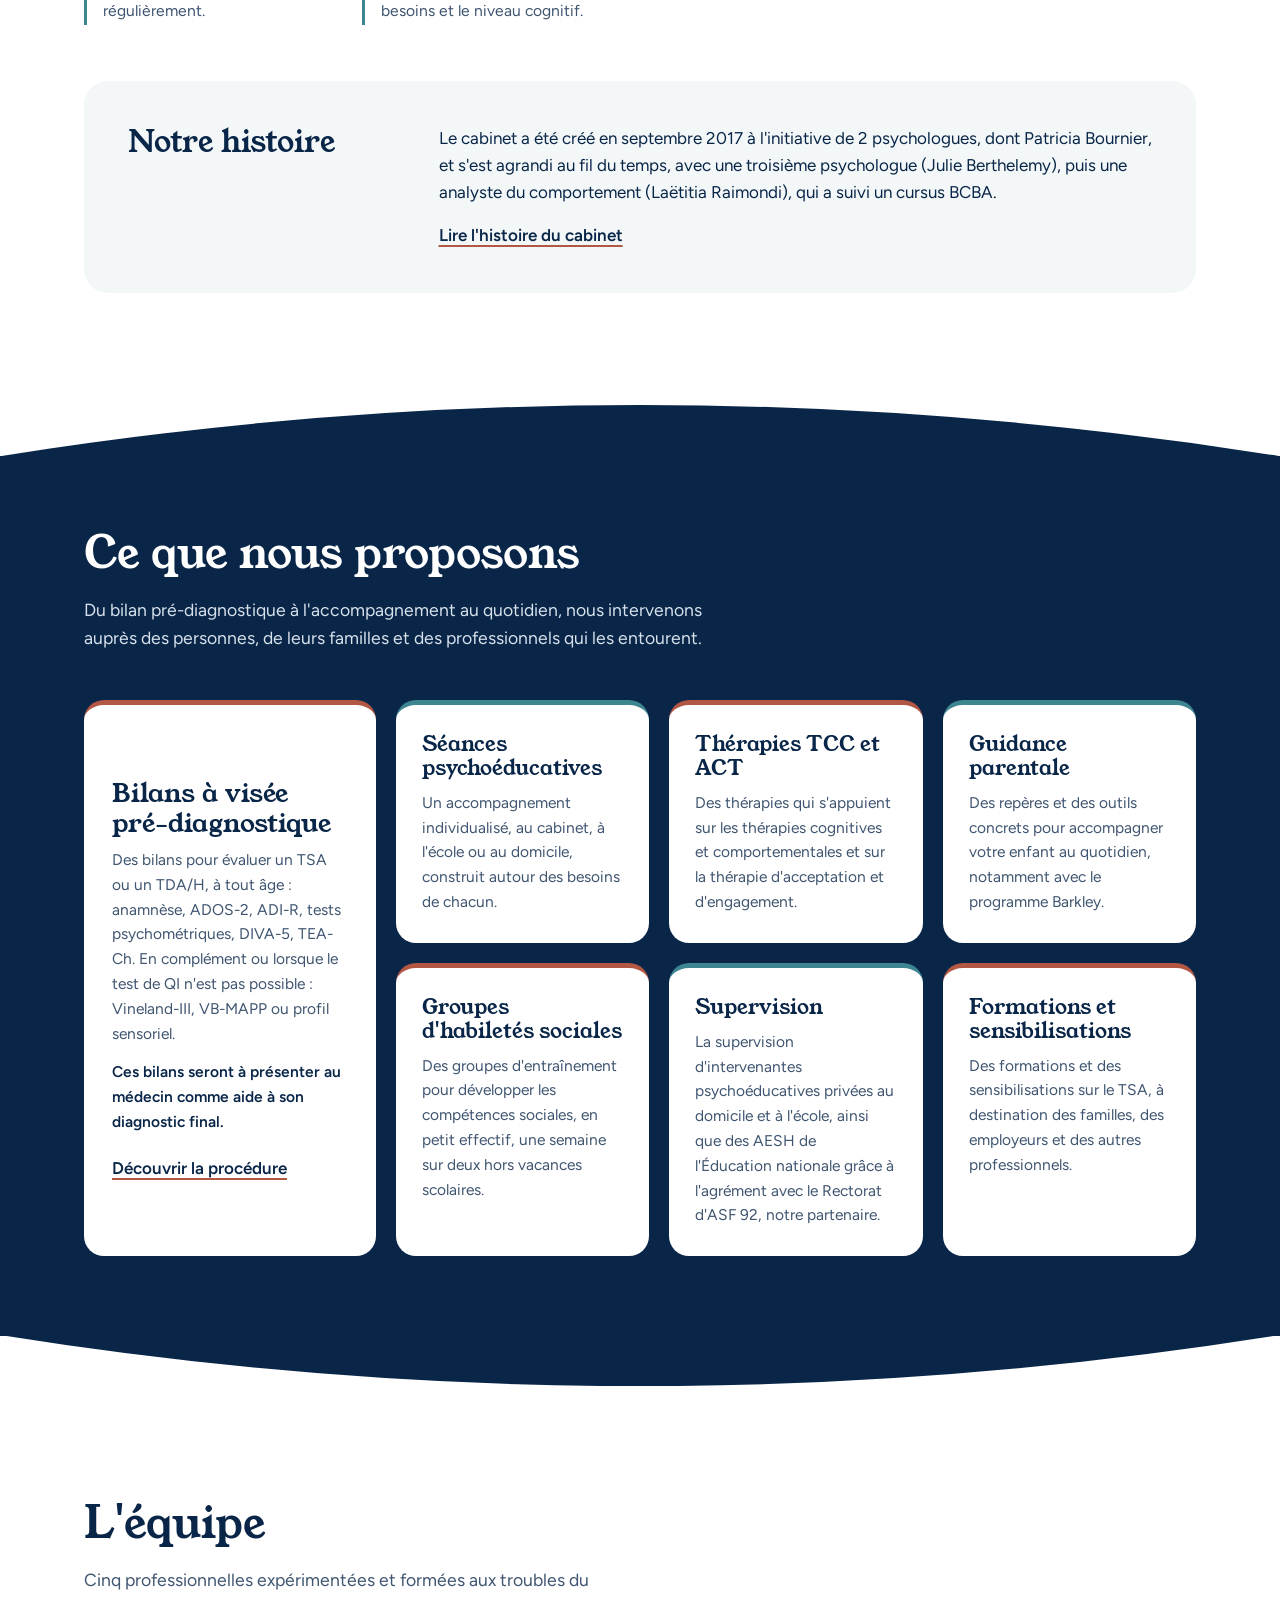
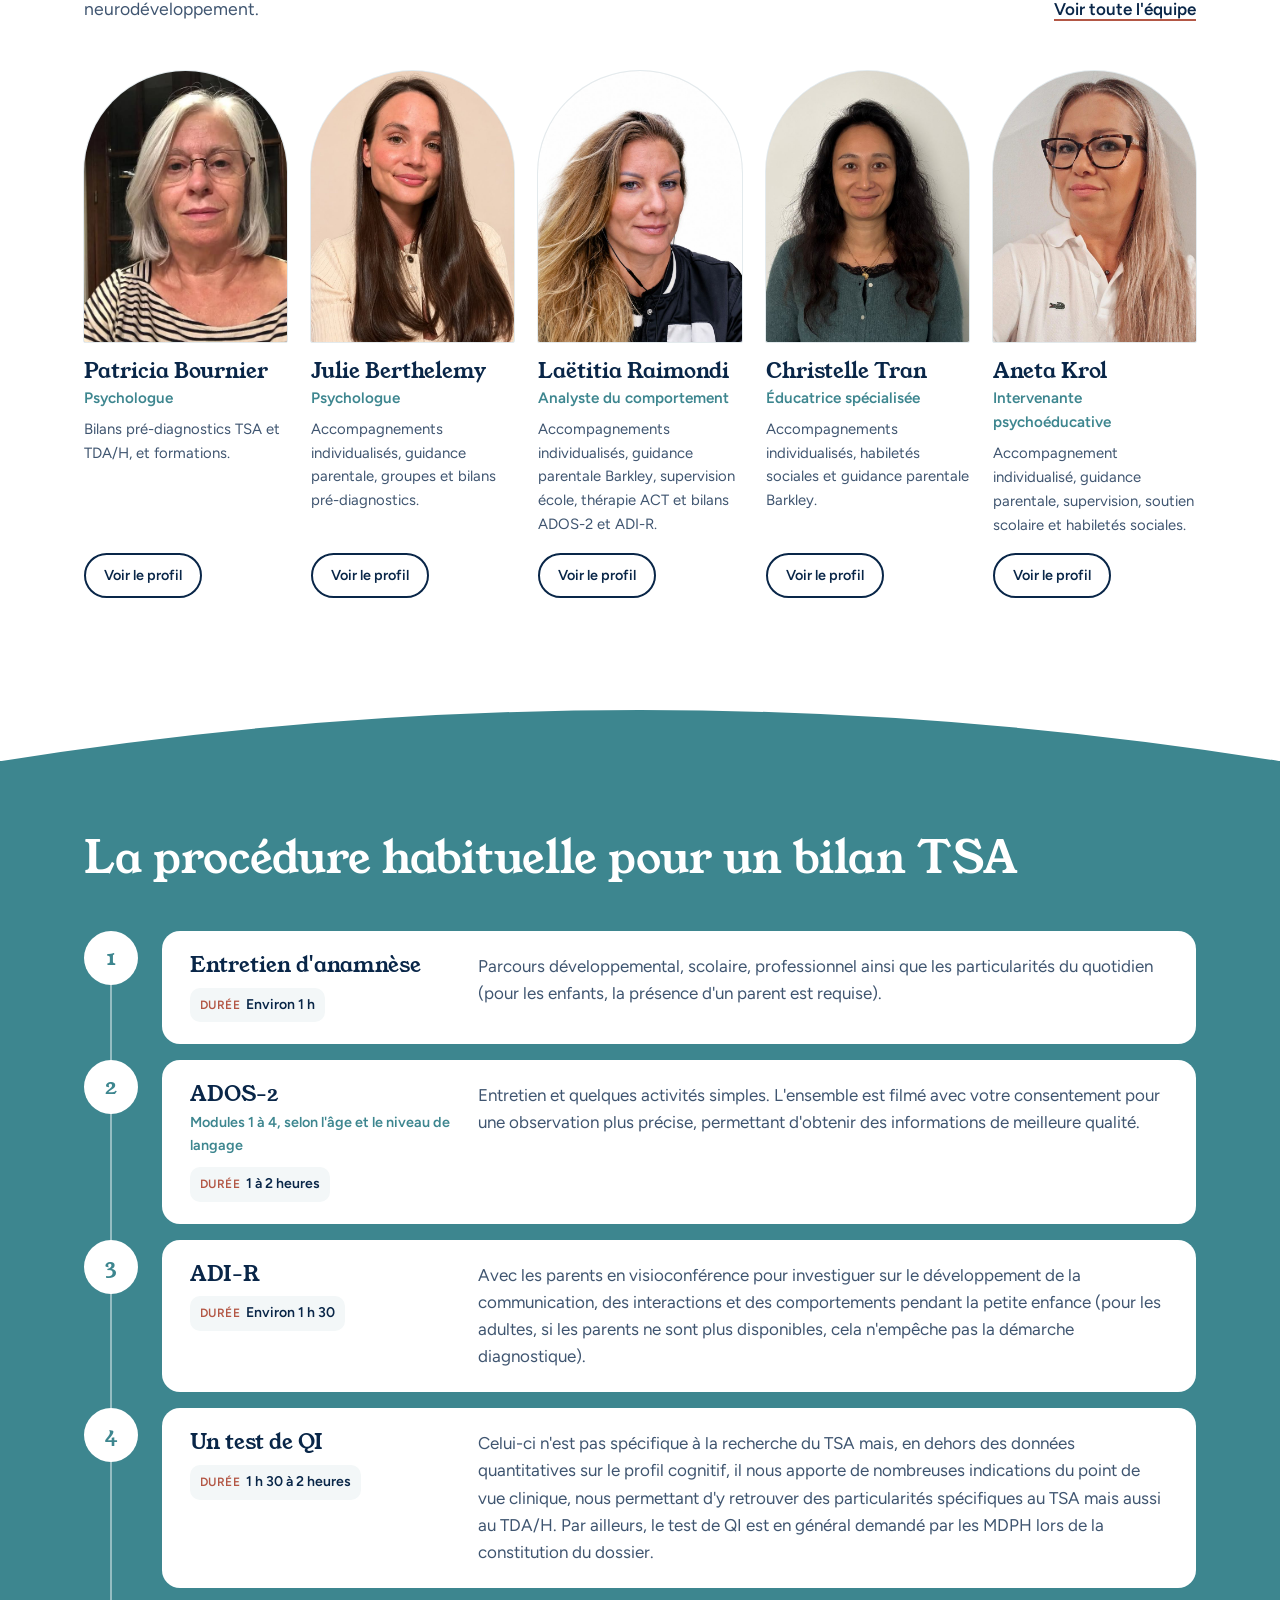
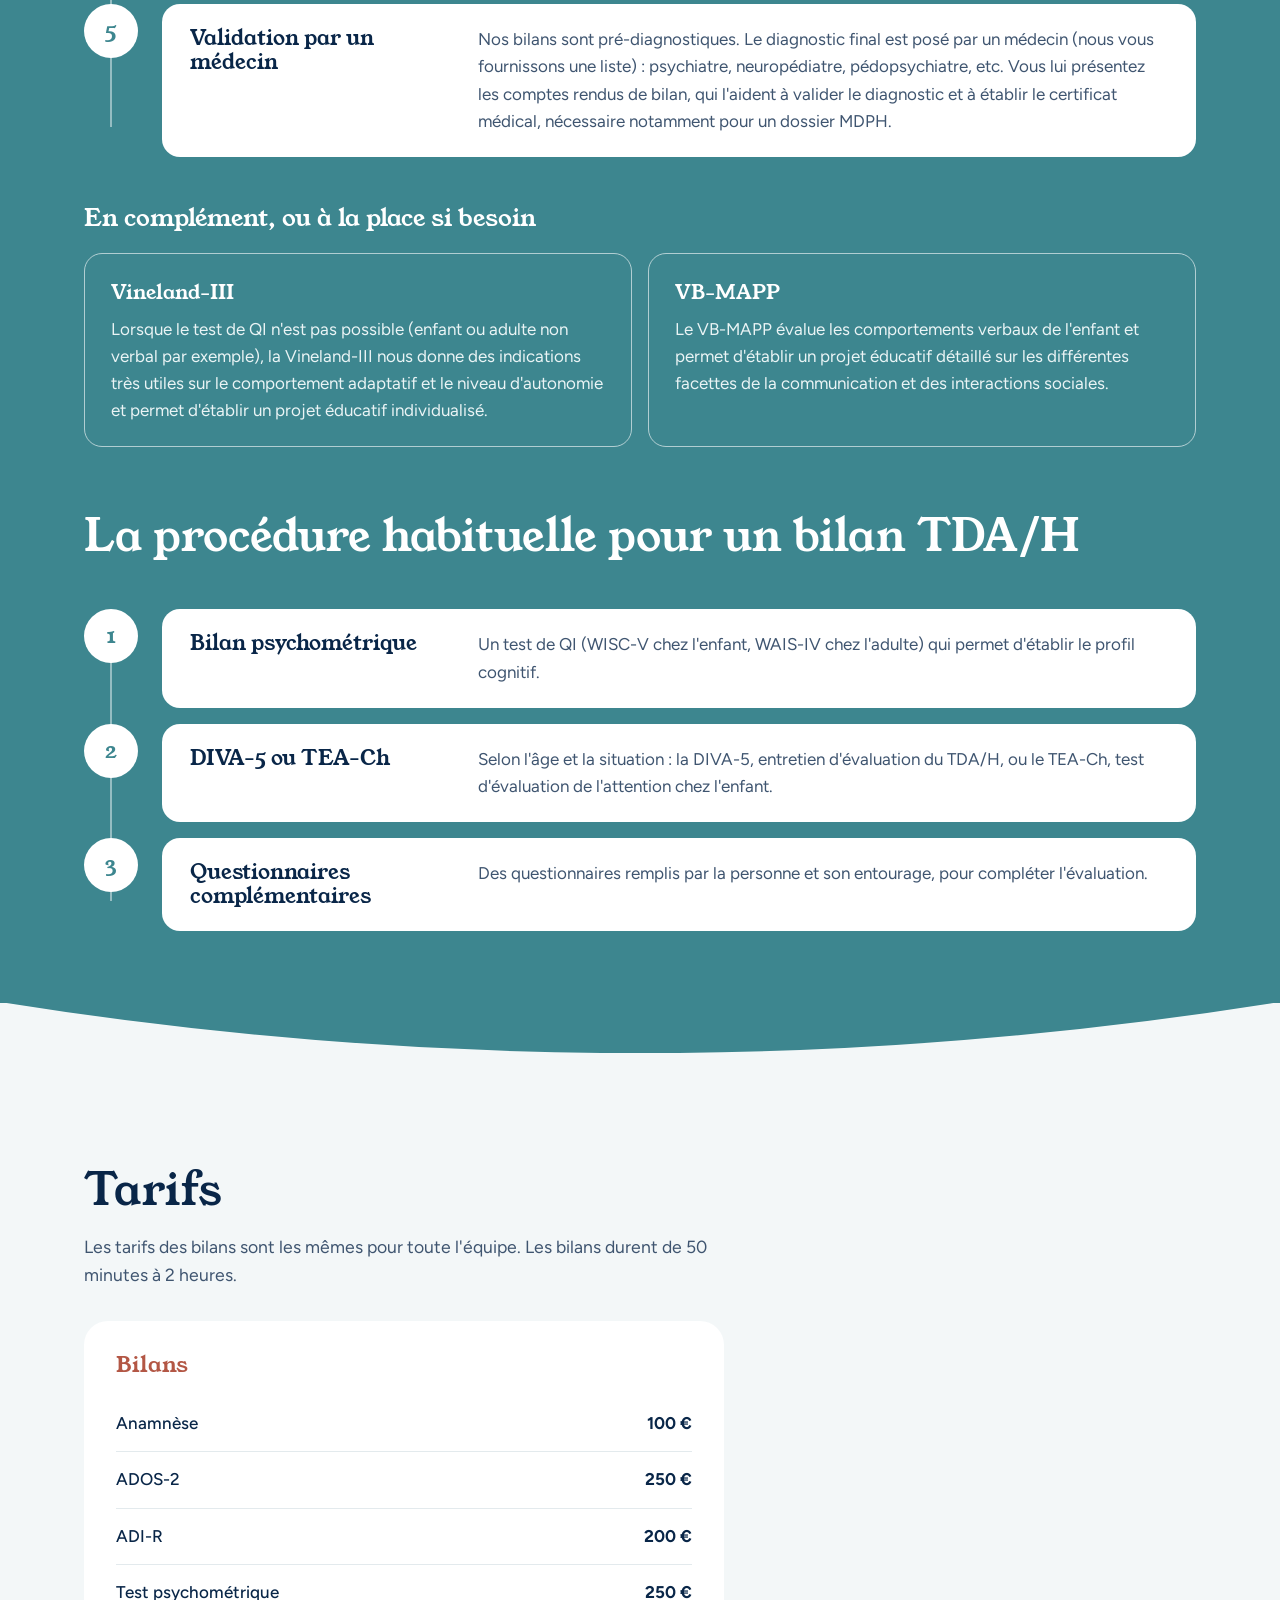
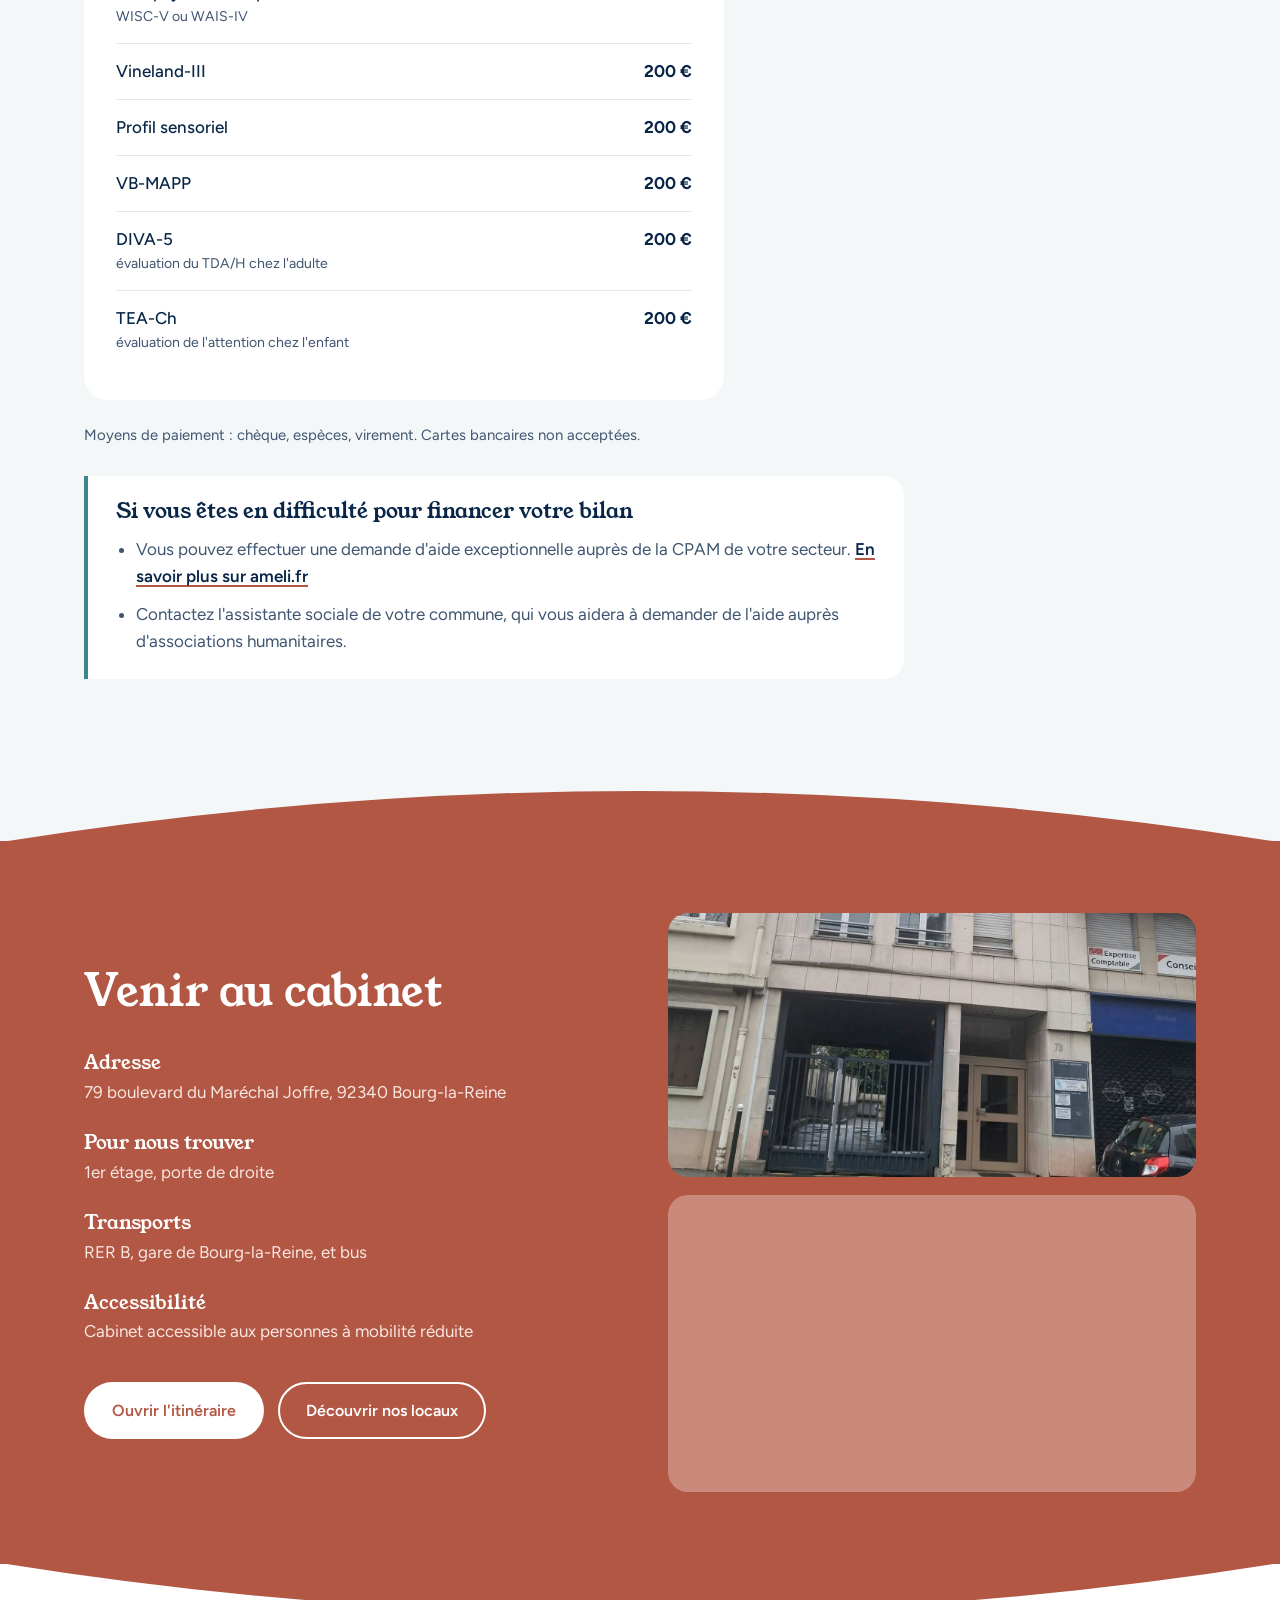
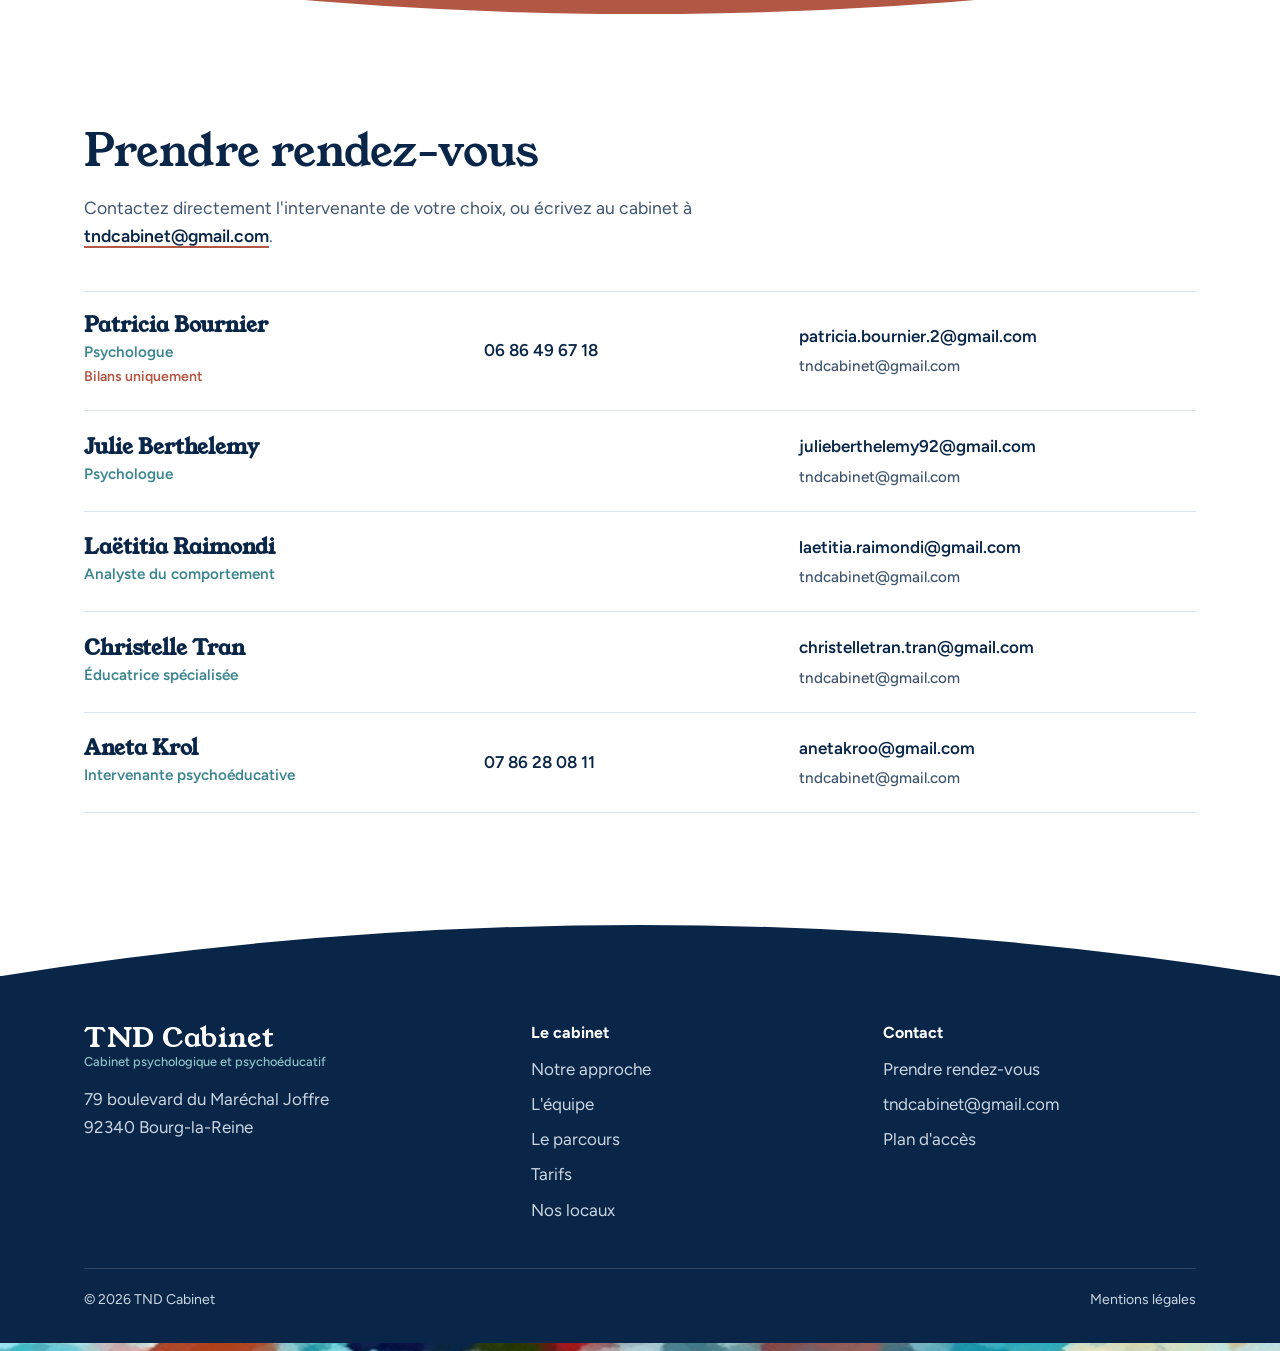
==== commit e2c6574f: "Add files via upload" ====
--- a/index.html
+++ b/index.html
@@ -52,7 +52,7 @@
         <p>Notre cabinet psychologique et psychoéducatif accompagne les enfants, adolescents et adultes présentant un trouble du neurodéveloppement, dont le TSA et le TDA/H, du bilan pré-diagnostique jusqu'à la prise en charge.</p>
         <div class="actions">
           <a href="https://perfactive.fr/patricia-bournier/info" class="btn btn-principal btn-rdv" target="_blank" rel="noopener">Prendre rendez-vous<span>Bilans</span></a>
-          <a href="#tarifs" class="btn btn-contour btn-rdv">Prendre rendez-vous<span>Séances</span></a>
+          <a href="#contact" class="btn btn-contour btn-rdv">Prendre rendez-vous<span>Séances</span></a>
         </div>
       </div>
       <img class="img arche hero-motif" src="[data-uri]" alt="" width="800" height="800">
@@ -259,7 +259,36 @@
           <p>Le VB-MAPP évalue les comportements verbaux de l'enfant et permet d'établir un projet éducatif détaillé sur les différentes facettes de la communication et des interactions sociales.</p>
         </li>
       </ul>
-      <div class="suite"><a href="#contact" class="btn btn-contour">Prendre rendez-vous</a></div>
+      <h2 class="procedure-titre-2">La procédure habituelle pour un bilan TDA/H</h2>
+      <ol class="procedure">
+        <li class="pas">
+          <div class="num" aria-hidden="true">1</div>
+          <div class="pas-carte">
+            <div class="pas-titre">
+              <h3>Bilan psychométrique</h3>
+            </div>
+            <p class="pas-texte">Un test de QI (WISC-V chez l'enfant, WAIS-IV chez l'adulte) qui permet d'établir le profil cognitif.</p>
+          </div>
+        </li>
+        <li class="pas">
+          <div class="num" aria-hidden="true">2</div>
+          <div class="pas-carte">
+            <div class="pas-titre">
+              <h3>DIVA-5 ou TEA-Ch</h3>
+            </div>
+            <p class="pas-texte">Selon l'âge et la situation : la DIVA-5, entretien d'évaluation du TDA/H, ou le TEA-Ch, test d'évaluation de l'attention chez l'enfant.</p>
+          </div>
+        </li>
+        <li class="pas">
+          <div class="num" aria-hidden="true">3</div>
+          <div class="pas-carte">
+            <div class="pas-titre">
+              <h3>Questionnaires complémentaires</h3>
+            </div>
+            <p class="pas-texte">Des questionnaires remplis par la personne et son entourage, pour compléter l'évaluation.</p>
+          </div>
+        </li>
+      </ol>
     </div>
   </section>
   <svg class="courbe courbe-bas parcours-couleur" viewBox="0 0 1440 56" preserveAspectRatio="none" aria-hidden="true" style="background:var(--fond-doux)"><path d="M0 0 Q720 112 1440 0 Z"/></svg>
@@ -268,8 +297,8 @@
   <section class="section tarifs-fond" id="tarifs" aria-labelledby="titre-tarifs">
     <div class="conteneur">
       <h2 id="titre-tarifs">Tarifs</h2>
-      <p class="chapeau">Les tarifs des bilans sont les mêmes pour toute l'équipe. Ceux des séances peuvent varier selon l'intervenante.</p>
-      <div class="tarifs">
+      <p class="chapeau">Les tarifs des bilans sont les mêmes pour toute l'équipe. Les bilans durent de 50 minutes à 2 heures.</p>
+      <div class="tarifs tarifs-1">
         <div class="tarif-bloc">
           <h3>Bilans</h3>
           <dl>
@@ -284,16 +313,6 @@
             <div class="ligne"><dt>TEA-Ch<small>évaluation de l'attention chez l'enfant</small></dt><dd>200 €</dd></div>
           </dl>
         </div>
-        <div class="tarif-bloc">
-          <h3>Séances</h3>
-          <p class="tarif-intro">Les tarifs des séances psychoéducatives, de la guidance parentale, des groupes d'habiletés sociales et de la supervision peuvent varier selon l'intervenante. Retrouvez-les sur sa page.</p>
-          <ul class="liste-intervenantes">
-            <li><a href="julie-berthelemy.html#tarifs-perso"><span class="qui-nom">Julie Berthelemy</span><span class="qui-role">Psychologue</span></a></li>
-            <li><a href="laetitia-raimondi.html#tarifs-perso"><span class="qui-nom">Laëtitia Raimondi</span><span class="qui-role">Analyste du comportement</span></a></li>
-            <li><a href="christelle-tran.html#tarifs-perso"><span class="qui-nom">Christelle Tran</span><span class="qui-role">Éducatrice spécialisée</span></a></li>
-            <li><a href="aneta-krol.html#tarifs-perso"><span class="qui-nom">Aneta Krol</span><span class="qui-role">Intervenante psychoéducative</span></a></li>
-          </ul>
-        </div>
       </div>
       <p class="note">Moyens de paiement : chèque, espèces, virement. Cartes bancaires non acceptées.</p>
       <aside class="aide-financement" aria-labelledby="titre-aide">
--- a/style.css
+++ b/style.css
@@ -593,3 +593,6 @@
 .aide-financement ul { margin: 0; padding-left: 20px; display: grid; gap: 10px; color: var(--texte-doux); }
 .aide-financement a { color: var(--marine); font-weight: 600; text-underline-offset: 3px; text-decoration-color: var(--terracotta); text-decoration-thickness: 2px; }
 .aide-financement a:hover { color: var(--terracotta); }
+
+/* Deuxième procédure (TDA/H) */
+.procedure-titre-2 { margin-top: 64px; }
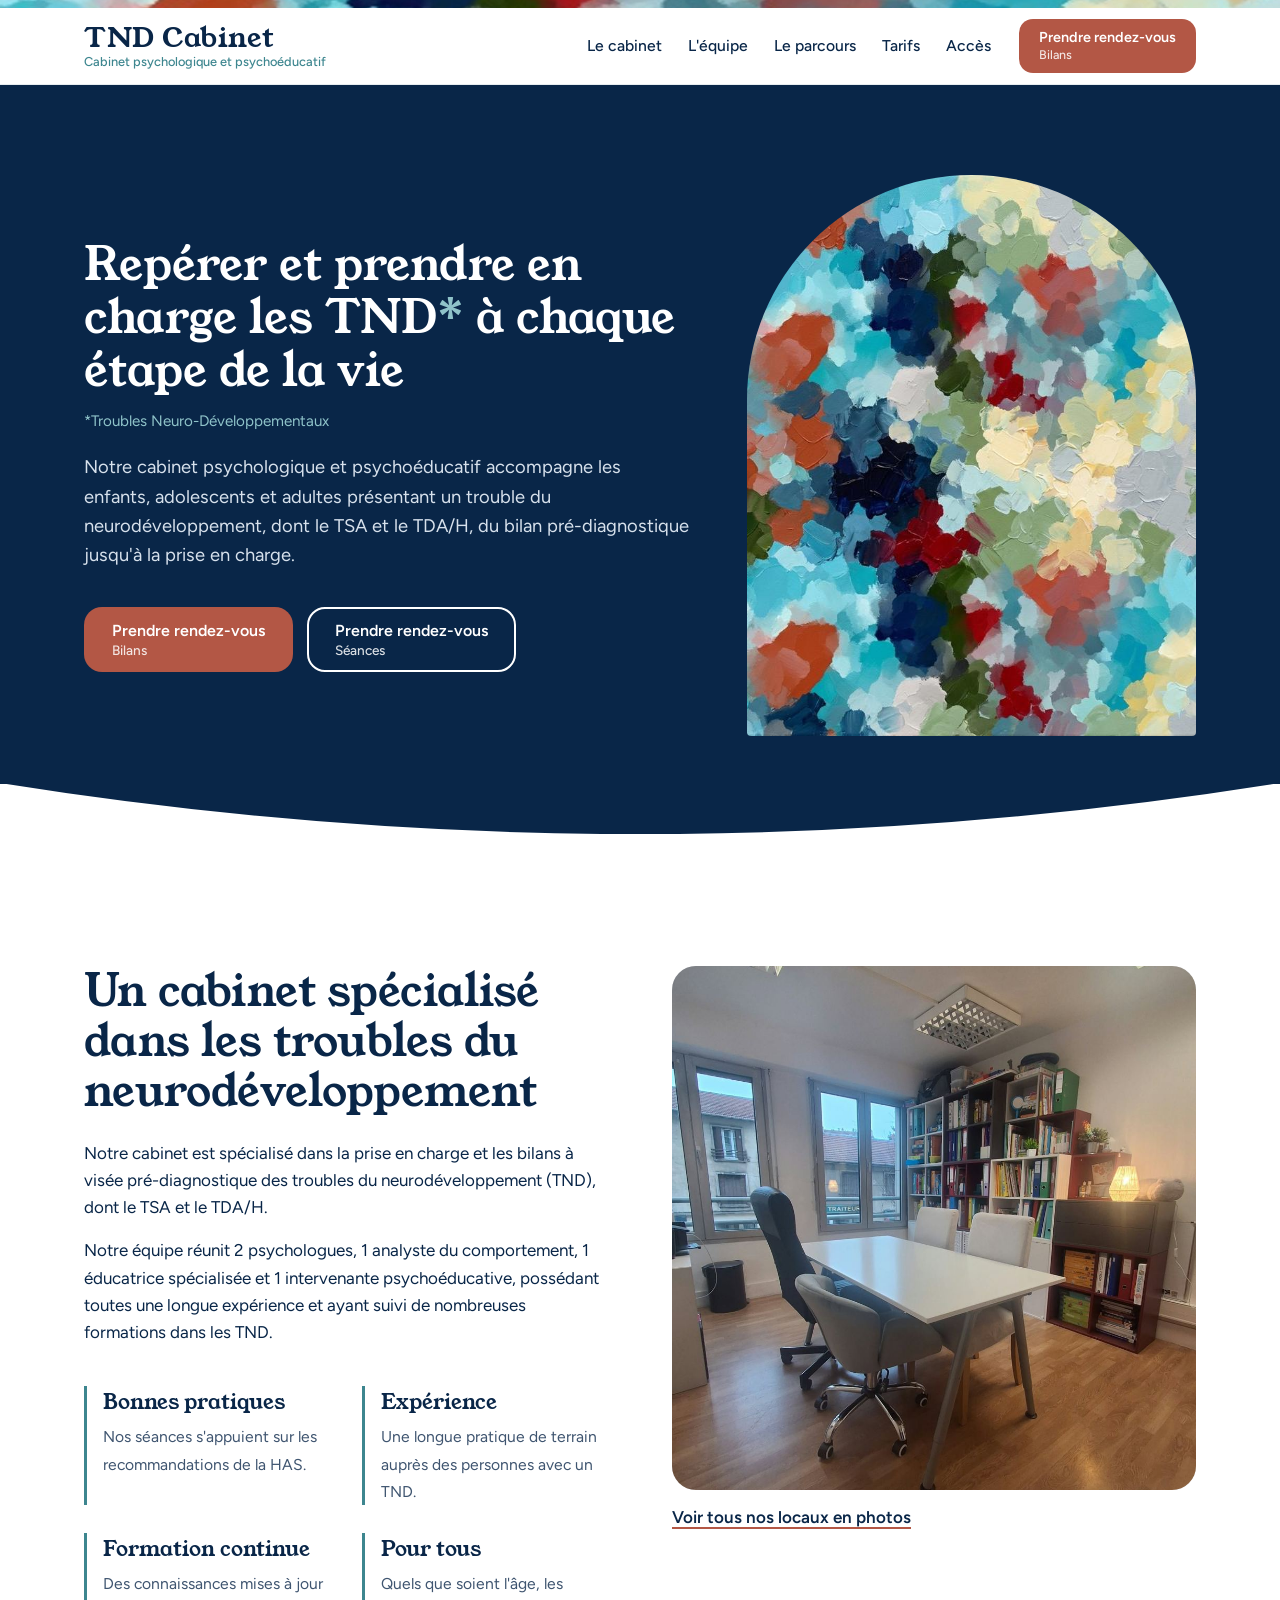
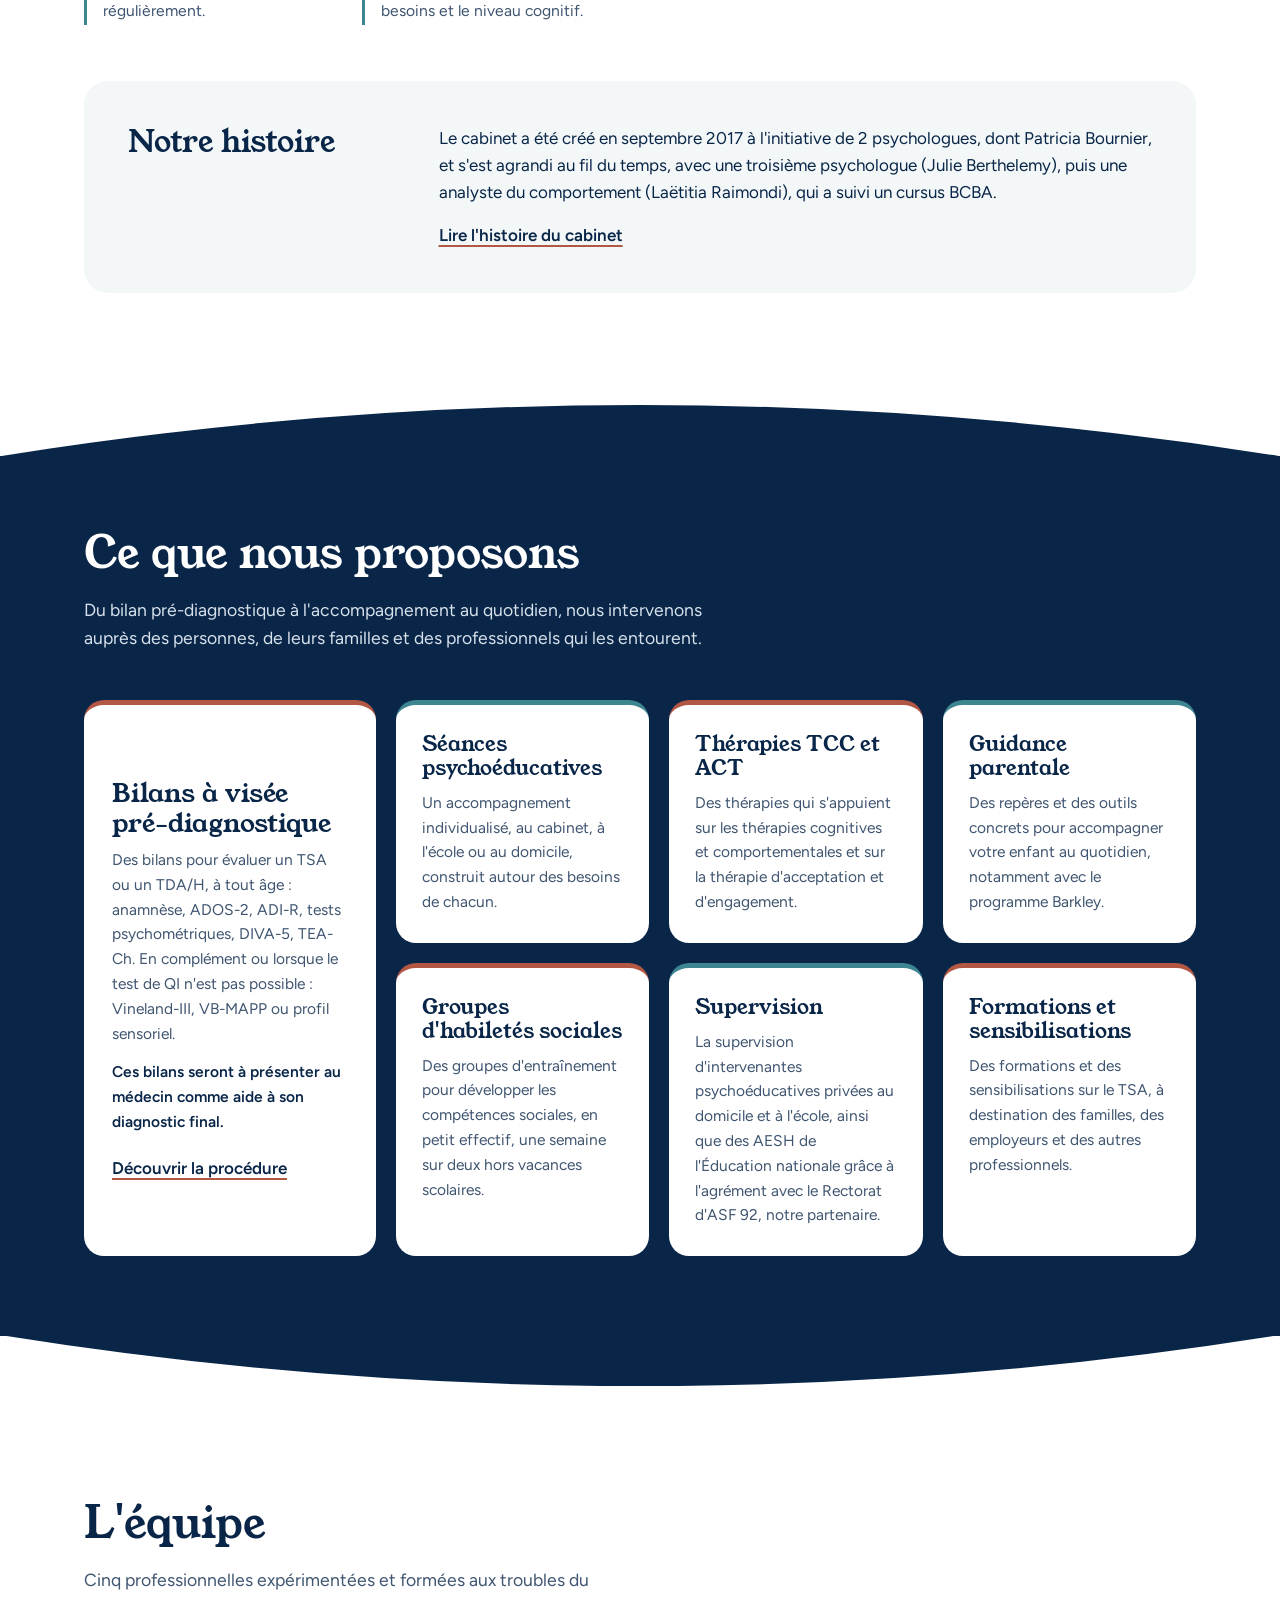
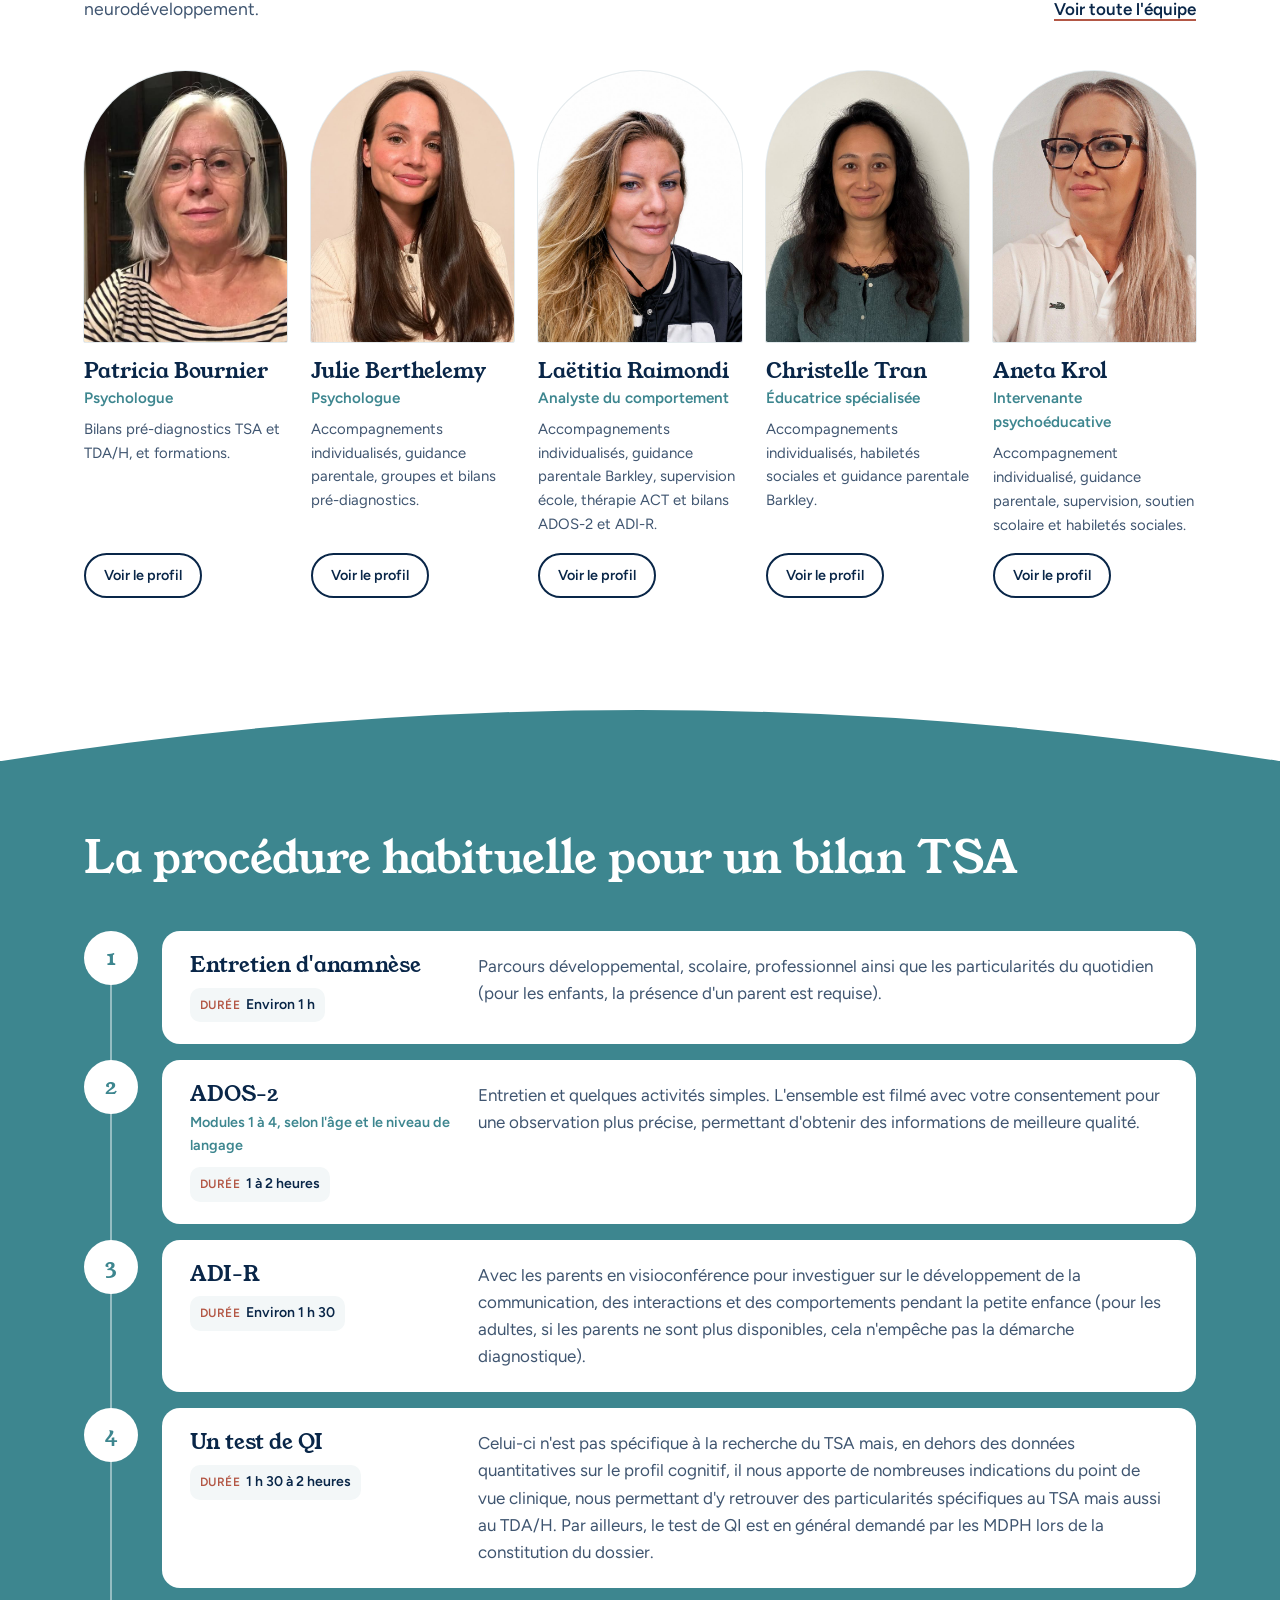
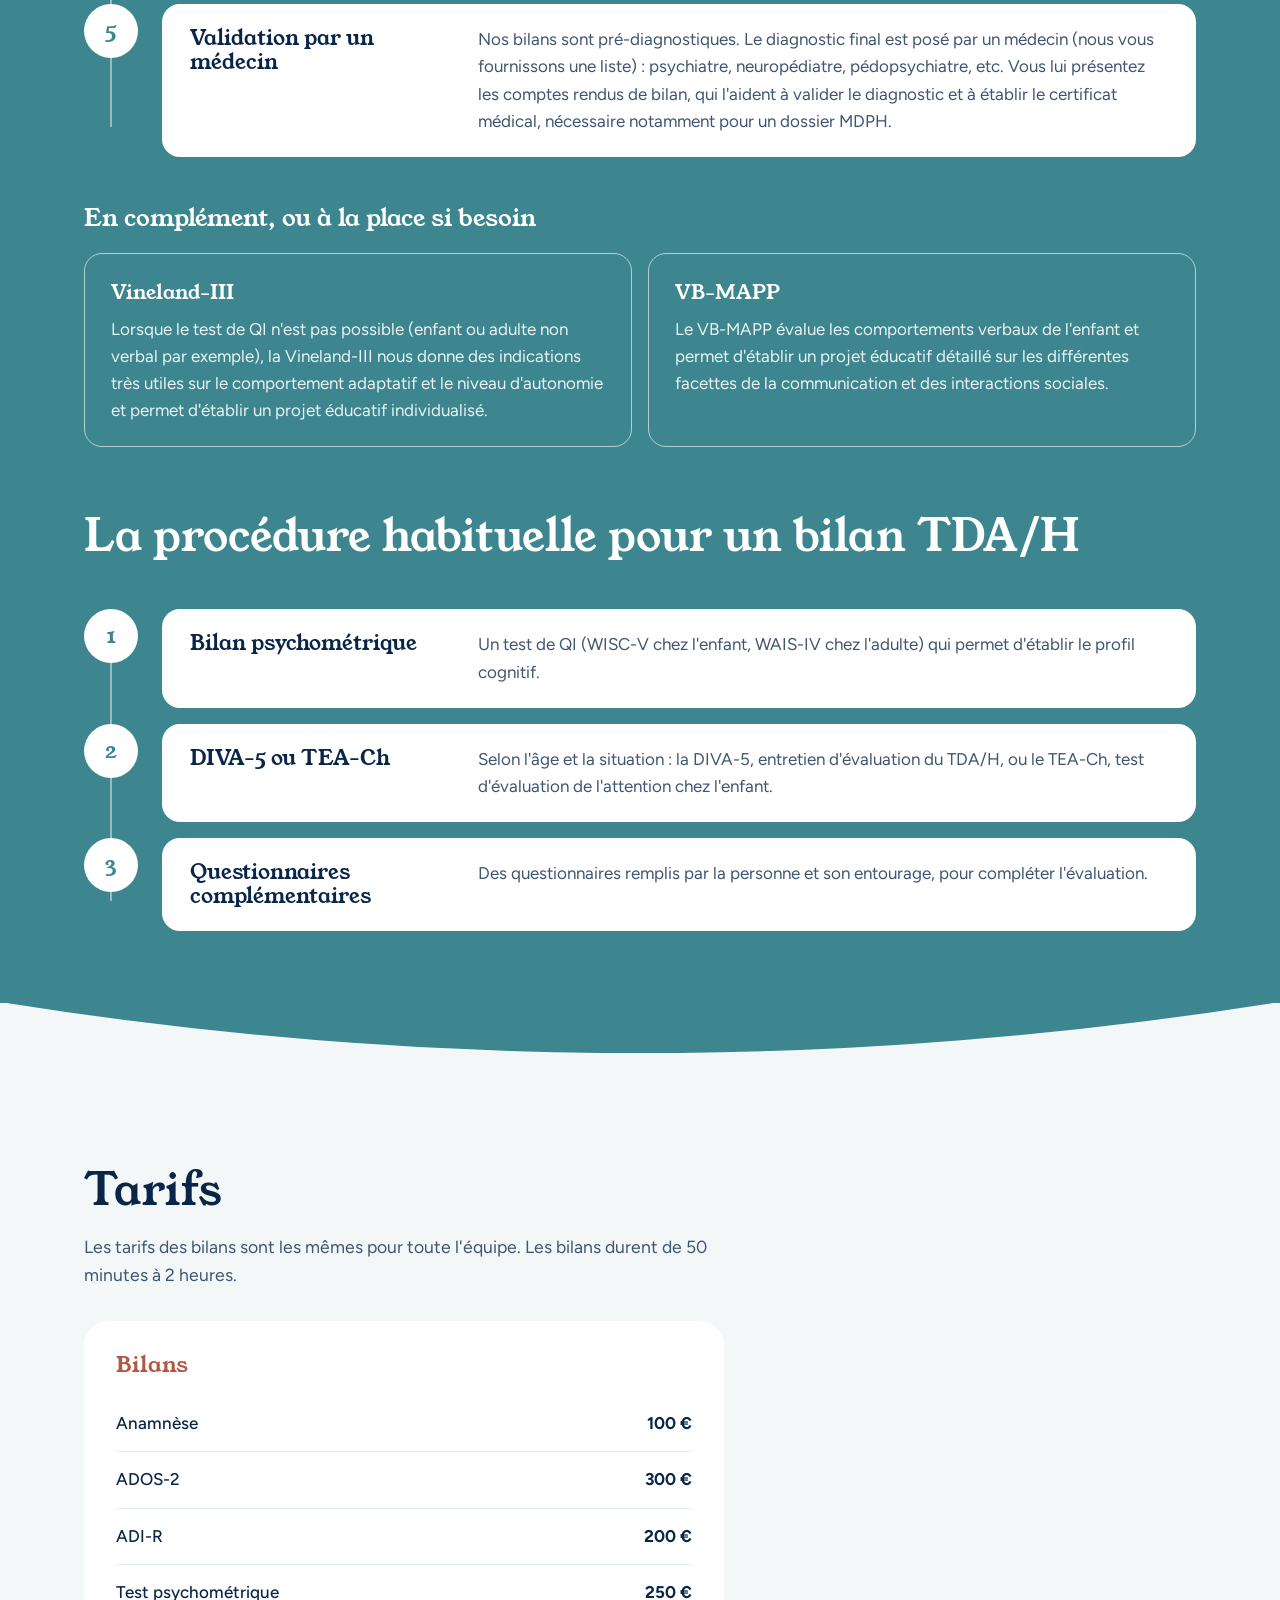
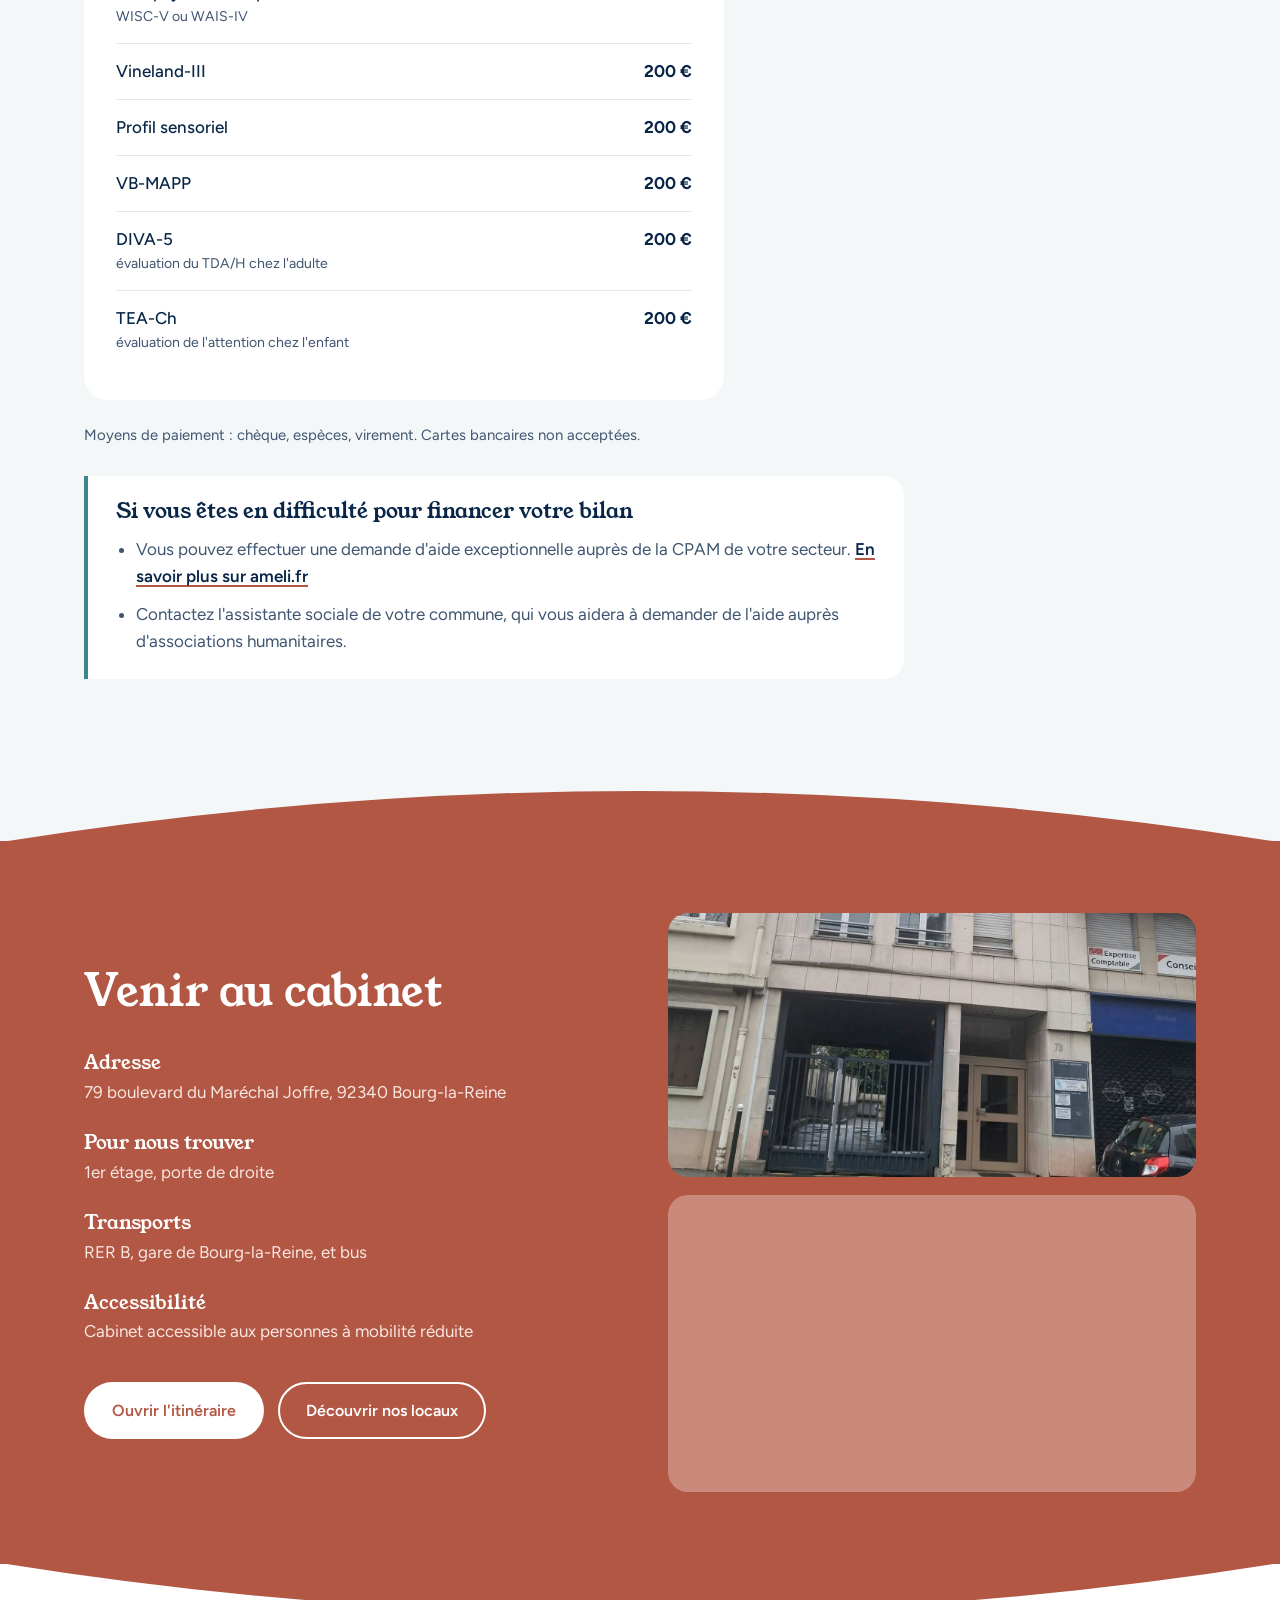
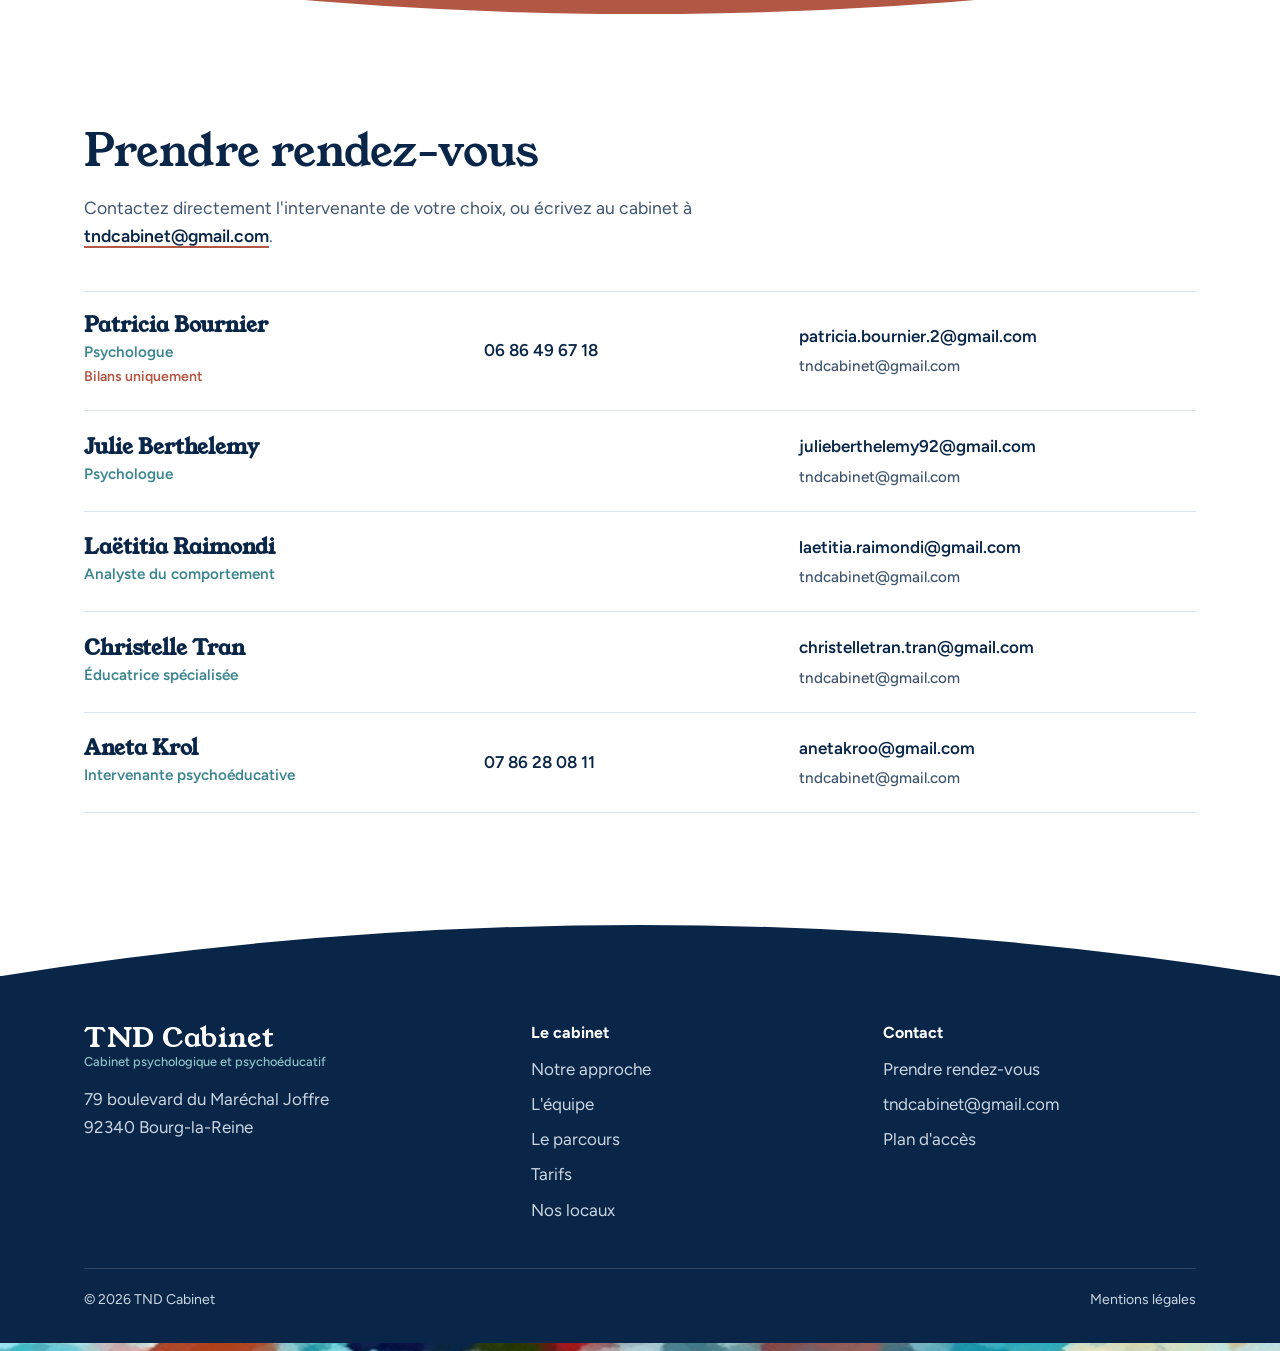
==== commit 205f4d74: "Add files via upload" ====
--- a/index.html
+++ b/index.html
@@ -303,7 +303,7 @@
           <h3>Bilans</h3>
           <dl>
             <div class="ligne"><dt>Anamnèse</dt><dd>100 €</dd></div>
-            <div class="ligne"><dt>ADOS-2</dt><dd>250 €</dd></div>
+            <div class="ligne"><dt>ADOS-2</dt><dd>300 €</dd></div>
             <div class="ligne"><dt>ADI-R</dt><dd>200 €</dd></div>
             <div class="ligne"><dt>Test psychométrique<small>WISC-V ou WAIS-IV</small></dt><dd>250 €</dd></div>
             <div class="ligne"><dt>Vineland-III</dt><dd>200 €</dd></div>
